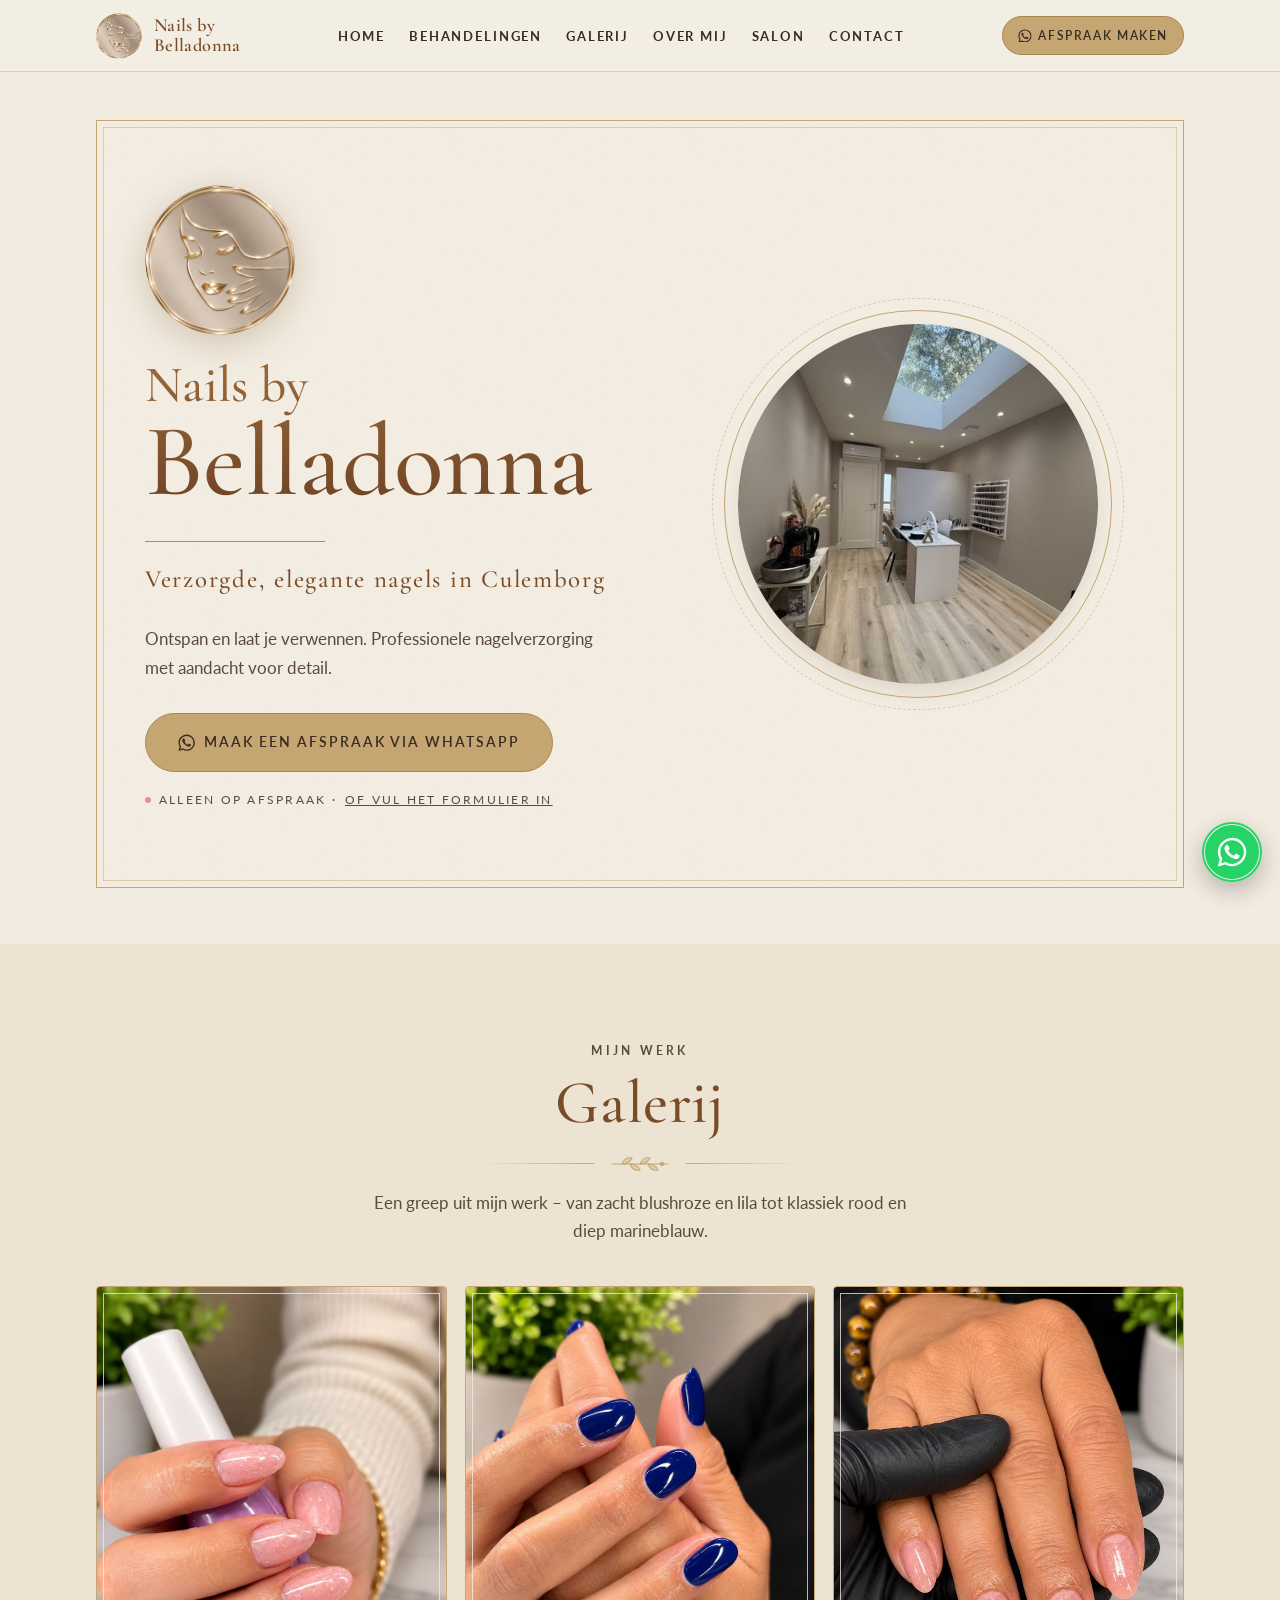
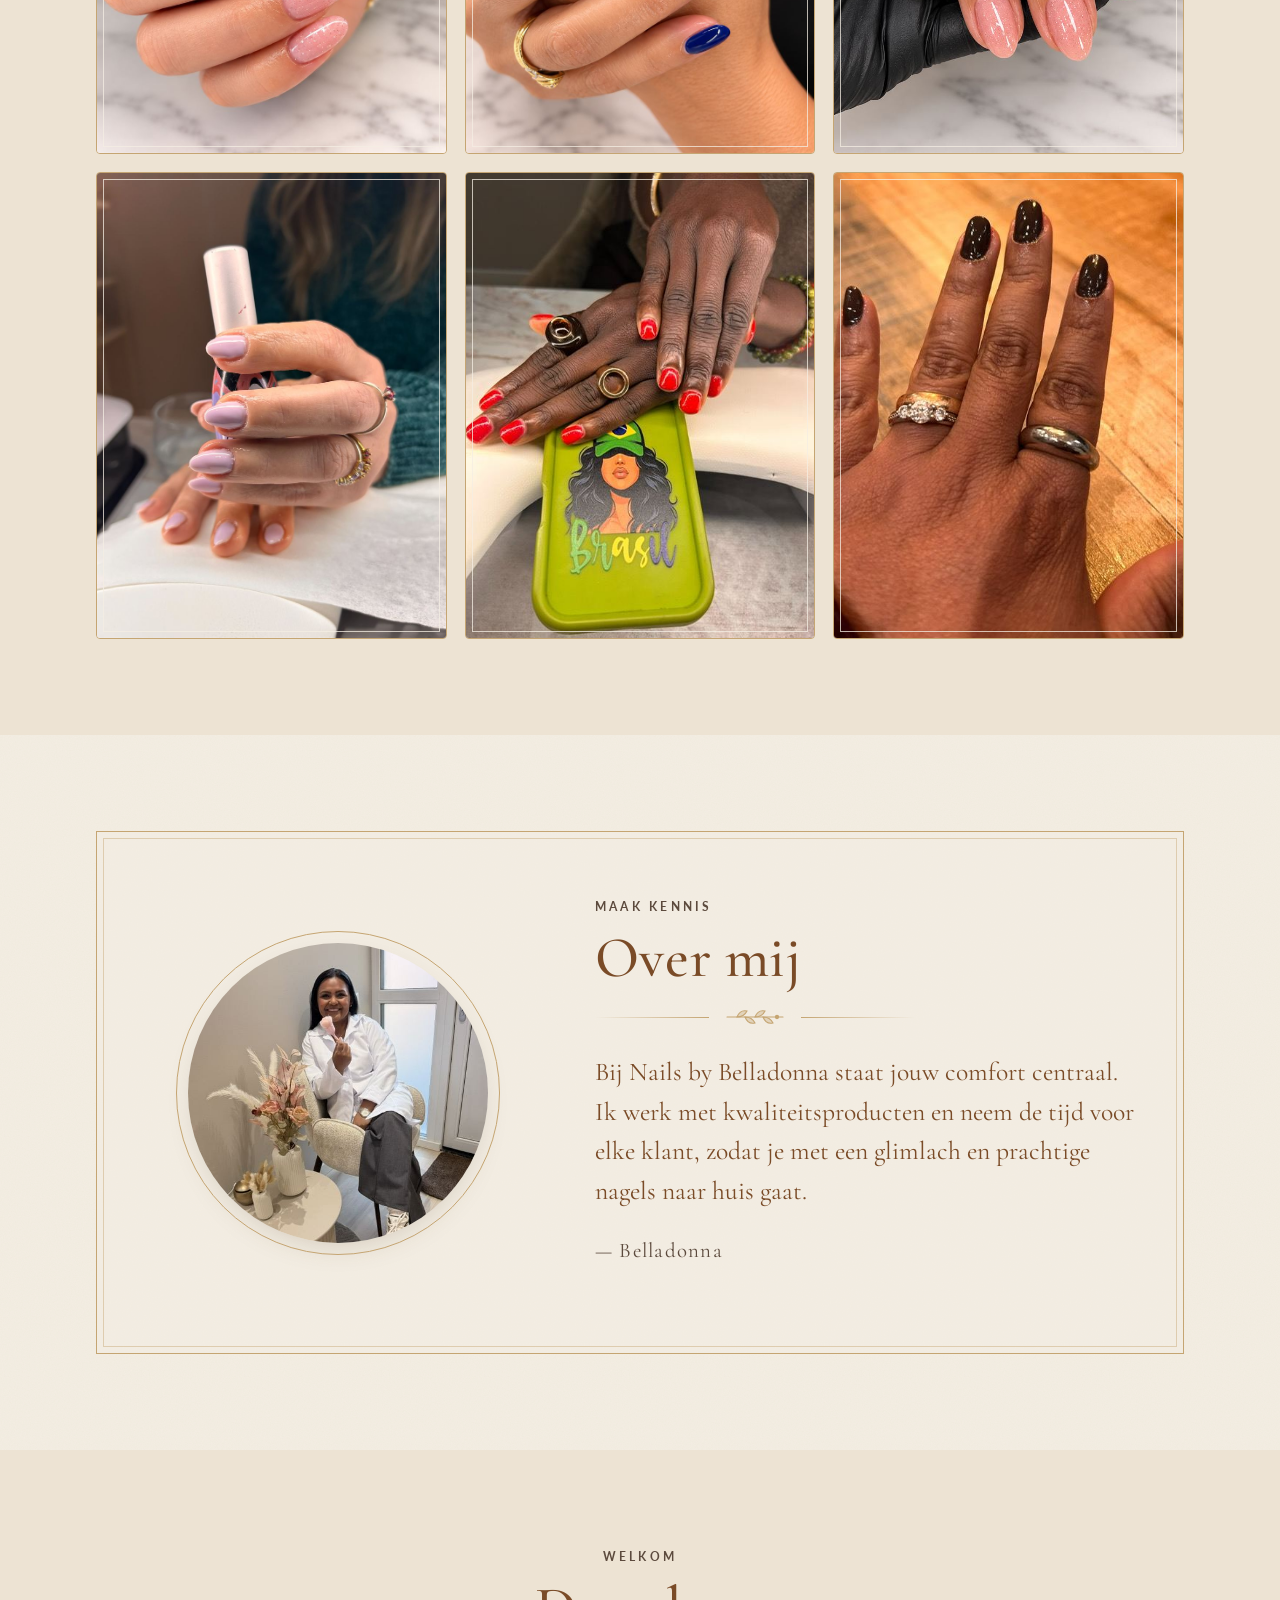
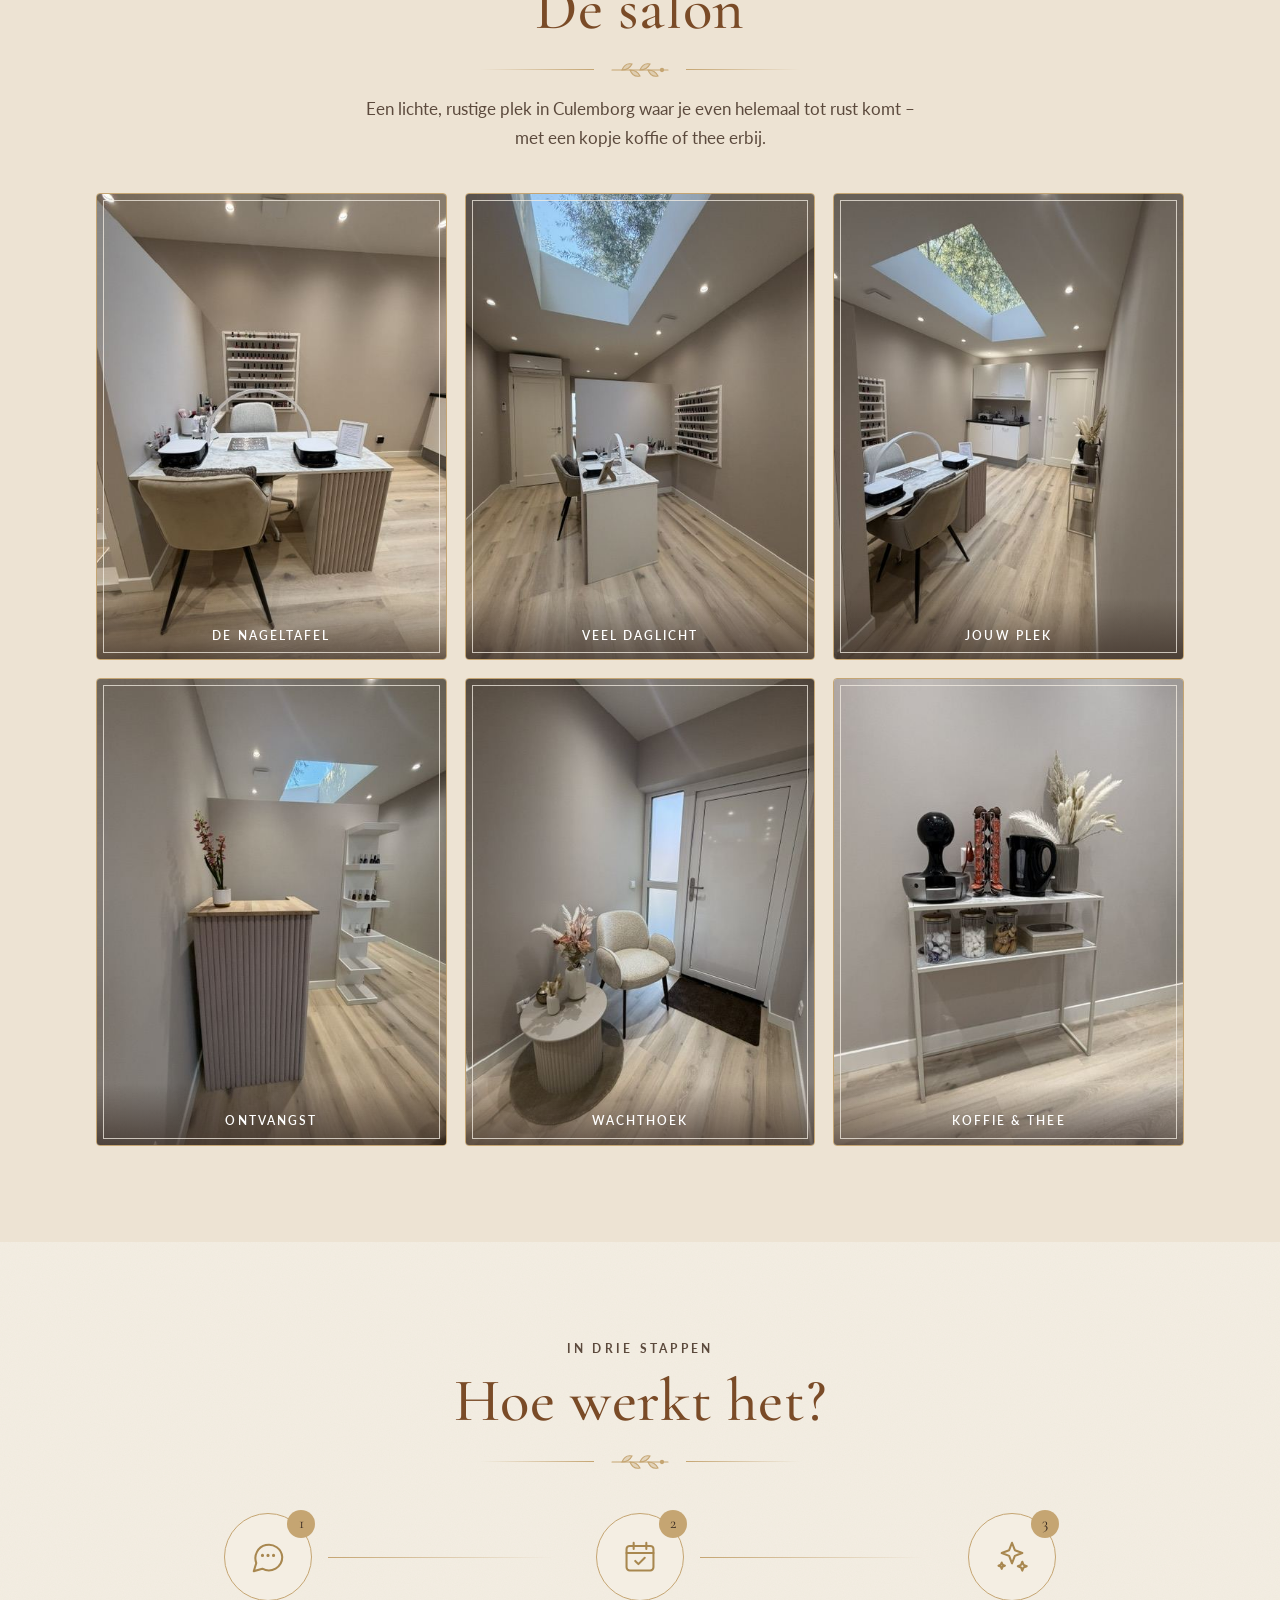
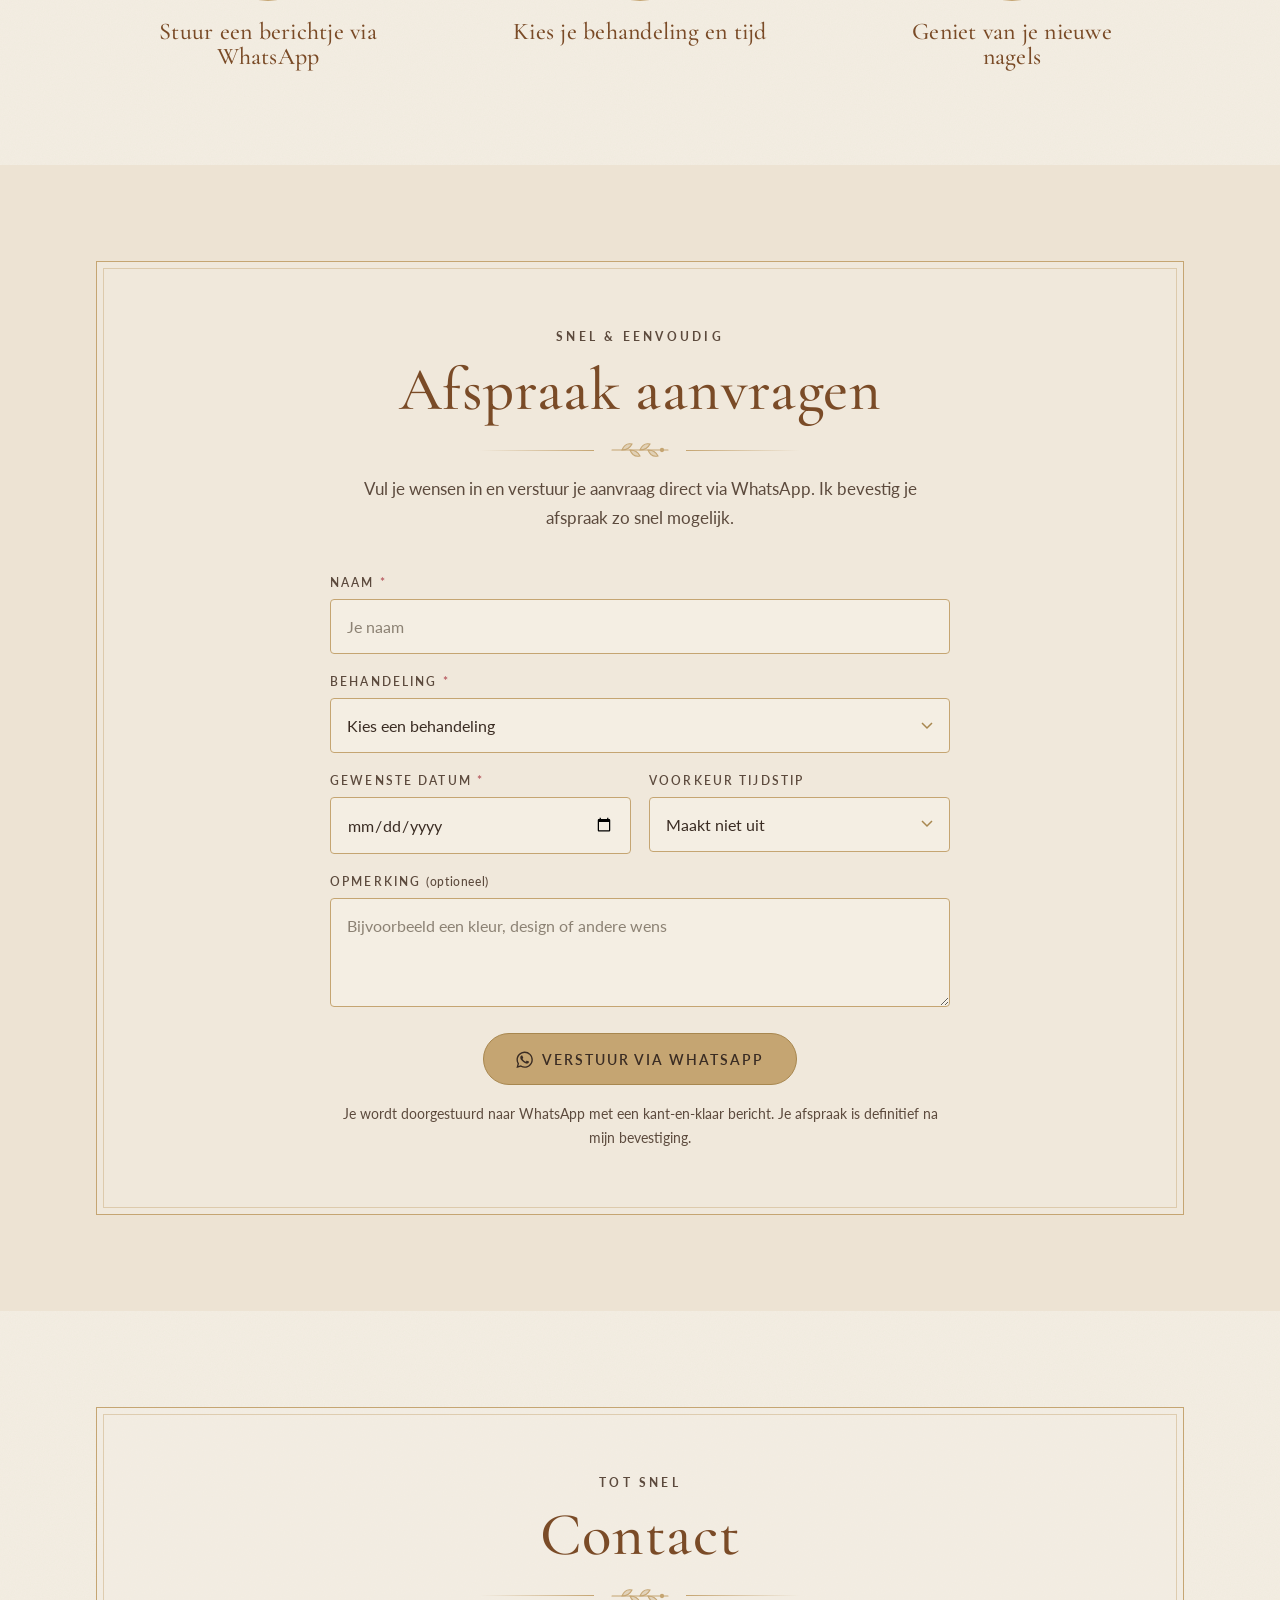
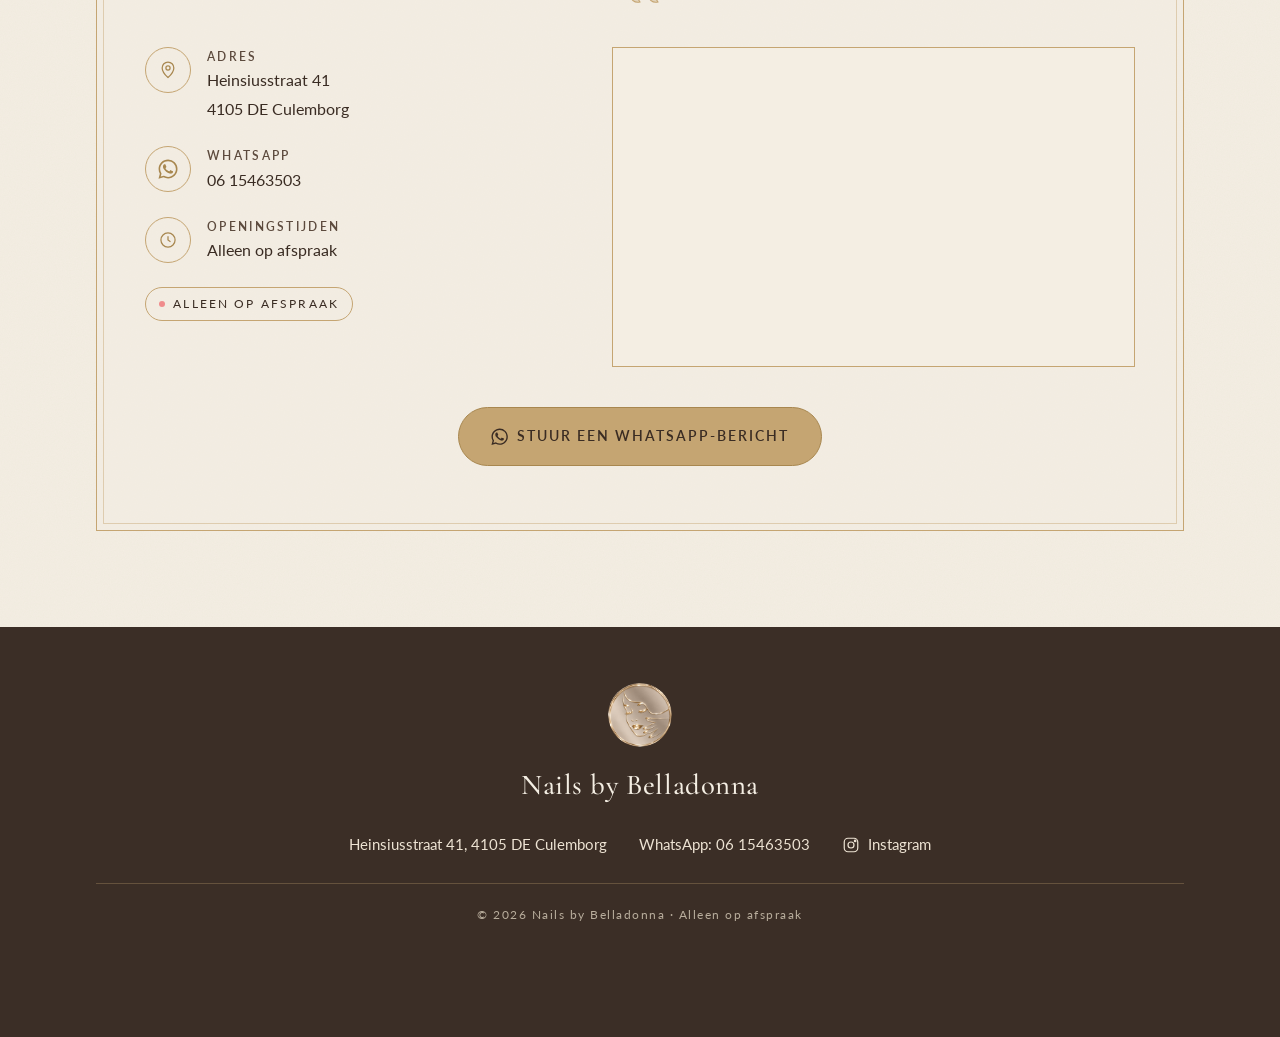
==== index.html @ f7b99aeb "Behandelingen naar eigen pagina - Nieuwe pagina behandelingen.html met prijslijst en afspraak-CTA - " ====
<!doctype html>
<html lang="nl">
<head>
<meta charset="utf-8">
<meta name="viewport" content="width=device-width, initial-scale=1">
<title>Nails by Belladonna | Manicure, BIAB &amp; Gellak in Culemborg</title>
<meta name="description" content="Nails by Belladonna in Culemborg: verzorgde, elegante nagels. Basis manicure, French manicure, BIAB en gellak. Alleen op afspraak – maak eenvoudig een afspraak via WhatsApp.">
<meta name="keywords" content="nagelsalon Culemborg, manicure Culemborg, BIAB Culemborg, gellak, gel nagels, French manicure">
<meta property="og:title" content="Nails by Belladonna | Manicure, BIAB & Gellak in Culemborg">
<meta property="og:description" content="Verzorgde, elegante nagels in Culemborg. Alleen op afspraak.">
<meta property="og:type" content="website">
<meta property="og:locale" content="nl_NL">
<meta name="theme-color" content="#F4EEE3">
<link rel="icon" type="image/png" href="img/logo-icon.png">
<link rel="apple-touch-icon" href="img/logo-icon.png">
<link rel="preconnect" href="https://fonts.googleapis.com">
<link rel="preconnect" href="https://fonts.gstatic.com" crossorigin>
<link href="https://fonts.googleapis.com/css2?family=Cormorant+Garamond:wght@500;600&family=Lato:wght@400;700&display=swap" rel="stylesheet">

<script type="application/ld+json">
{
  "@context": "https://schema.org",
  "@type": "NailSalon",
  "name": "Nails by Belladonna",
  "telephone": "+31615463503",
  "address": {
    "@type": "PostalAddress",
    "streetAddress": "Heinsiusstraat 41",
    "postalCode": "4105 DE",
    "addressLocality": "Culemborg",
    "addressCountry": "NL"
  },
  "url": "https://wa.me/31615463503"
}
</script>
<link rel="stylesheet" href="css/style.css">
</head>
<body class="no-js">

<!-- Herbruikbare SVG-symbolen -->
<svg width="0" height="0" style="position:absolute" aria-hidden="true">
  <defs>
    <symbol id="logo" viewBox="0 0 120 120">
      <circle cx="60" cy="60" r="56" fill="none" stroke="currentColor" stroke-width="2"/>
      <circle cx="60" cy="60" r="51" fill="none" stroke="currentColor" stroke-width=".8" opacity=".6"/>
      <g fill="none" stroke="currentColor" stroke-width="1.8" stroke-linecap="round" stroke-linejoin="round">
        <!-- haar -->
        <path d="M44 34c6-10 24-13 34-4 9 8 9 20 6 30 -2 8 0 16 6 22 -6 2 -12 0 -15-5"/>
        <path d="M44 34c-6 8 -7 20 -4 30 2 7 0 14 -6 19 6 2 11 0 14-4"/>
        <path d="M52 30c-4 6 -6 13 -5 20"/>
        <!-- gezicht -->
        <path d="M49 50c0 14 4 26 11 30 7-4 11-16 11-30"/>
        <!-- gesloten ogen -->
        <path d="M51 55c2 2 5 2 7 0"/>
        <path d="M62 55c2 2 5 2 7 0"/>
        <path d="M51 51c2-1 5-1 7 0" opacity=".6"/>
        <path d="M62 51c2-1 5-1 7 0" opacity=".6"/>
        <!-- neus & lippen -->
        <path d="M60 57v8l-2 1"/>
        <path d="M55 70c2 1 3 0 5 1 2-1 3 0 5-1 -2 3 -8 3 -10 0z"/>
        <!-- hals & hand -->
        <path d="M55 80v9M65 80v9"/>
        <path d="M46 96c4-4 10-6 14-6s10 2 14 6"/>
      </g>
    </symbol>
    <symbol id="sprig" viewBox="0 0 64 22">
      <g fill="none" stroke="currentColor" stroke-width="1.1" stroke-linecap="round">
        <path d="M4 11h56"/>
        <path d="M14 11c2-5 6-7 10-6-2 4-6 6-10 6z" fill="currentColor" fill-opacity=".35"/>
        <path d="M22 11c2 5 6 7 10 6-2-4-6-6-10-6z" fill="currentColor" fill-opacity=".35"/>
        <path d="M32 11c2-5 6-7 10-6-2 4-6 6-10 6z" fill="currentColor" fill-opacity=".35"/>
        <path d="M40 11c2 5 6 7 10 6-2-4-6-6-10-6z" fill="currentColor" fill-opacity=".35"/>
        <circle cx="54" cy="11" r="1.6" fill="currentColor"/>
      </g>
    </symbol>
    <symbol id="wa" viewBox="0 0 24 24">
      <path fill="currentColor" d="M17.47 14.38c-.3-.15-1.76-.87-2.03-.97-.27-.1-.47-.15-.67.15-.2.3-.77.97-.94 1.17-.17.2-.35.22-.65.07-.3-.15-1.26-.46-2.4-1.48-.89-.79-1.49-1.77-1.66-2.07-.17-.3-.02-.46.13-.61.14-.13.3-.35.45-.52.15-.17.2-.3.3-.5.1-.2.05-.37-.02-.52-.08-.15-.67-1.62-.92-2.22-.24-.58-.49-.5-.67-.51h-.57c-.2 0-.52.07-.8.37-.27.3-1.04 1.02-1.04 2.48 0 1.46 1.07 2.88 1.21 3.08.15.2 2.1 3.2 5.08 4.49.71.31 1.26.49 1.7.63.71.22 1.36.19 1.87.12.57-.09 1.76-.72 2-1.41.25-.7.25-1.29.17-1.41-.07-.13-.27-.2-.57-.35zM12.05 21.5h-.01a9.43 9.43 0 0 1-4.8-1.32l-.35-.2-3.57.93.95-3.48-.22-.36a9.4 9.4 0 0 1-1.44-5.02c0-5.2 4.24-9.44 9.45-9.44 2.52 0 4.89.99 6.67 2.77a9.37 9.37 0 0 1 2.76 6.68c0 5.21-4.24 9.44-9.44 9.44zm8.04-17.48A11.3 11.3 0 0 0 12.05.7C5.78.7.68 5.8.68 12.06c0 2 .52 3.96 1.52 5.68L.6 23.6l6.01-1.58a11.33 11.33 0 0 0 5.43 1.38h.01c6.26 0 11.36-5.1 11.36-11.36 0-3.03-1.18-5.89-3.32-8.03z"/>
    </symbol>
  </defs>
</svg>

<a class="skip" href="#main">Naar de inhoud</a>

<!-- ============ HEADER ============ -->
<header class="header" id="top">
  <div class="container">
    <a class="brand" href="#home" aria-label="Nails by Belladonna – naar home">
      <img class="logo" src="img/logo-icon.png" width="96" height="96" alt="" aria-hidden="true">
      <span>Nails by<br>Belladonna</span>
    </a>
    <nav class="nav" id="nav" aria-label="Hoofdmenu">
      <ul>
        <li><a href="#home">Home</a></li>
        <li><a href="behandelingen.html">Behandelingen</a></li>
        <li><a href="#galerij">Galerij</a></li>
        <li><a href="#over-mij">Over mij</a></li>
        <li><a href="#salon">Salon</a></li>
        <li><a href="#contact">Contact</a></li>
        <li class="nav-cta"><a class="btn" href="#afspraak">Afspraak maken</a></li>
      </ul>
    </nav>
    <a class="btn" href="#afspraak">
      <svg aria-hidden="true"><use href="#wa"/></svg>Afspraak maken
    </a>
    <button class="menu-toggle" aria-label="Menu openen" aria-expanded="false" aria-controls="nav"><span></span></button>
  </div>
</header>

<main id="main">

<!-- ============ HERO ============ -->
<section class="hero" id="home">
  <div class="container">
    <div class="frame">
      <div class="reveal">
        <img class="hero-logo" src="img/logo.png" width="320" height="320" alt="Logo van Nails by Belladonna: gouden lijntekening van een vrouwengezicht met verzorgde nagels">
        <h1><span class="h1-small">Nails by</span>Belladonna</h1>
        <div class="rule" aria-hidden="true"></div>
        <p class="sub">Verzorgde, elegante nagels in Culemborg</p>
        <p class="lead">Ontspan en laat je verwennen. Professionele nagelverzorging met aandacht voor detail.</p>
        <a class="btn btn--lg wa-link" href="https://wa.me/31615463503" target="_blank" rel="noopener">
          <svg aria-hidden="true"><use href="#wa"/></svg>Maak een afspraak via WhatsApp
        </a>
        <p class="note">Alleen op afspraak · <a href="#afspraak">of vul het formulier in</a></p>
      </div>
      <div class="hero-visual reveal d2">
        <div class="ring2" aria-hidden="true"></div>
        <div class="ring" aria-hidden="true"></div>
        <div class="circle"><img src="img/salon-overzicht.jpg" width="480" height="640" alt="De lichte salon van Nails by Belladonna met daklicht, nageltafel en kleurenwand" style="object-position:50% 45%"></div>
      </div>
    </div>
  </div>
</section>


<!-- ============ GALERIJ ============ -->
<section id="galerij" class="alt">
  <div class="container">
    <div class="section-head reveal">
      <span class="eyebrow">Mijn werk</span>
      <h2>Galerij</h2>
      <div class="divider" aria-hidden="true"><svg><use href="#sprig"/></svg></div>
      <p>Een greep uit mijn werk – van zacht blushroze en lila tot klassiek rood en diep marineblauw.</p>
    </div>
    <div class="gallery">
      <figure class="reveal" tabindex="0"><img src="img/galerij-blushroze-glitter.jpg" width="800" height="1067" loading="lazy" alt="Glanzende blushroze manicure met fijne glitter op amandelvormige nagels"><figcaption>Blushroze glitter</figcaption></figure>
      <figure class="reveal d1" tabindex="0"><img src="img/galerij-marineblauw.jpg" width="800" height="1067" loading="lazy" alt="Glanzende marineblauwe gellak op korte, ronde nagels"><figcaption>Marineblauw</figcaption></figure>
      <figure class="reveal d2" tabindex="0"><img src="img/galerij-nude-glitter.jpg" width="800" height="875" loading="lazy" alt="Nude roze nagels met subtiele glitter en een glanzende afwerking"><figcaption>Nude glitter</figcaption></figure>
      <figure class="reveal" tabindex="0"><img src="img/galerij-lila.jpg" width="800" height="1067" loading="lazy" alt="Zachte lila gellak op amandelvormige nagels"><figcaption>Lila</figcaption></figure>
      <figure class="reveal d1" tabindex="0"><img src="img/galerij-rood.jpg" width="480" height="640" loading="lazy" alt="Felrode gellak op korte nagels"><figcaption>Klassiek rood</figcaption></figure>
      <figure class="reveal d2" tabindex="0"><img src="img/galerij-chocoladebruin.jpg" width="631" height="640" loading="lazy" alt="Glanzende chocoladebruine gellak op ronde nagels"><figcaption>Chocoladebruin</figcaption></figure>
    </div>
  </div>
</section>

<!-- ============ OVER MIJ ============ -->
<section id="over-mij">
  <div class="container">
    <div class="frame">
      <div class="about">
        <div class="portrait reveal">
          <div class="circle"><img src="img/over-mij.jpg" width="480" height="640" loading="lazy" alt="De nagelstyliste van Nails by Belladonna, glimlachend in de wachthoek van de salon" style="object-position:55% 18%"></div>
        </div>
        <div class="text reveal d1">
          <span class="eyebrow">Maak kennis</span>
          <h2 style="font-size:clamp(2.6rem,7vw,3.6rem)">Over mij</h2>
          <div class="divider" aria-hidden="true"><svg><use href="#sprig"/></svg></div>
          <blockquote style="margin-top:24px">
            Bij Nails by Belladonna staat jouw comfort centraal. Ik werk met kwaliteitsproducten en neem de tijd voor elke klant, zodat je met een glimlach en prachtige nagels naar huis gaat.
          </blockquote>
          <p class="sign">— Belladonna</p>
        </div>
      </div>
    </div>
  </div>
</section>

<!-- ============ DE SALON ============ -->
<section id="salon" class="alt">
  <div class="container">
    <div class="section-head reveal">
      <span class="eyebrow">Welkom</span>
      <h2>De salon</h2>
      <div class="divider" aria-hidden="true"><svg><use href="#sprig"/></svg></div>
      <p>Een lichte, rustige plek in Culemborg waar je even helemaal tot rust komt – met een kopje koffie of thee erbij.</p>
    </div>
    <div class="salon-grid">
      <figure class="reveal"><img src="img/salon-nageltafel.jpg" width="480" height="640" loading="lazy" alt="Nageltafel met lamp, uv-lampen en een wand vol nagellak"><figcaption>De nageltafel</figcaption></figure>
      <figure class="reveal d1"><img src="img/salon-daklicht.jpg" width="480" height="640" loading="lazy" alt="Behandelruimte met groot daklicht en uitzicht op het groen"><figcaption>Veel daglicht</figcaption></figure>
      <figure class="reveal d2"><img src="img/salon-werkplek.jpg" width="480" height="640" loading="lazy" alt="Werkplek met comfortabele stoel, nageltafel en keukentje"><figcaption>Jouw plek</figcaption></figure>
      <figure class="reveal"><img src="img/salon-balie.jpg" width="480" height="640" loading="lazy" alt="Ontvangstbalie met orchidee en een rek met nagelproducten"><figcaption>Ontvangst</figcaption></figure>
      <figure class="reveal d1"><img src="img/salon-wachthoek.jpg" width="480" height="640" loading="lazy" alt="Gezellige wachthoek met stoel, bijzettafel en droogbloemen"><figcaption>Wachthoek</figcaption></figure>
      <figure class="reveal d2"><img src="img/salon-koffie.jpg" width="480" height="640" loading="lazy" alt="Koffie- en theehoek met koffiemachine, waterkoker en lekkers"><figcaption>Koffie &amp; thee</figcaption></figure>
    </div>
  </div>
</section>

<!-- ============ HOE WERKT HET ============ -->
<section id="hoe-werkt-het">
  <div class="container">
    <div class="section-head reveal">
      <span class="eyebrow">In drie stappen</span>
      <h2>Hoe werkt het?</h2>
      <div class="divider" aria-hidden="true"><svg><use href="#sprig"/></svg></div>
    </div>
    <ol class="steps">
      <li class="reveal">
        <div class="icon" aria-hidden="true">
          <svg viewBox="0 0 24 24" fill="none" stroke="currentColor" stroke-width="1.3" stroke-linecap="round" stroke-linejoin="round"><path d="M21 12a8.5 8.5 0 0 1-12.6 7.4L3 21l1.6-5.2A8.5 8.5 0 1 1 21 12z"/><path d="M8.5 11h.01M12 11h.01M15.5 11h.01" stroke-width="2"/></svg>
        </div>
        <h3>Stuur een berichtje via WhatsApp</h3>
      </li>
      <li class="reveal d1">
        <div class="icon" aria-hidden="true">
          <svg viewBox="0 0 24 24" fill="none" stroke="currentColor" stroke-width="1.3" stroke-linecap="round" stroke-linejoin="round"><rect x="3.5" y="5" width="17" height="15.5" rx="2"/><path d="M3.5 9.5h17M8 3v4M16 3v4"/><path d="M9 14.5l2 2 4-4"/></svg>
        </div>
        <h3>Kies je behandeling en tijd</h3>
      </li>
      <li class="reveal d2">
        <div class="icon" aria-hidden="true">
          <svg viewBox="0 0 24 24" fill="none" stroke="currentColor" stroke-width="1.3" stroke-linecap="round" stroke-linejoin="round"><path d="M12 3l1.8 4.7L18.5 9.5l-4.7 1.8L12 16l-1.8-4.7L5.5 9.5l4.7-1.8z"/><path d="M18.5 15l.8 2 2 .8-2 .8-.8 2-.8-2-2-.8 2-.8zM5.5 15.5l.6 1.4 1.4.6-1.4.6-.6 1.4-.6-1.4-1.4-.6 1.4-.6z"/></svg>
        </div>
        <h3>Geniet van je nieuwe nagels</h3>
      </li>
    </ol>
  </div>
</section>

<!-- ============ AFSPRAAK FORMULIER ============ -->
<section id="afspraak" class="alt">
  <div class="container">
    <div class="frame booking-frame">
      <div class="section-head reveal">
        <span class="eyebrow">Snel &amp; eenvoudig</span>
        <h2>Afspraak aanvragen</h2>
        <div class="divider" aria-hidden="true"><svg><use href="#sprig"/></svg></div>
        <p>Vul je wensen in en verstuur je aanvraag direct via WhatsApp. Ik bevestig je afspraak zo snel mogelijk.</p>
      </div>
      <form class="booking reveal" id="booking-form" novalidate>
        <div class="field">
          <label for="f-naam">Naam <span aria-hidden="true">*</span></label>
          <input id="f-naam" name="naam" type="text" autocomplete="given-name" required placeholder="Je naam">
          <p class="error" id="e-naam" role="alert"></p>
        </div>
        <div class="field">
          <label for="f-behandeling">Behandeling <span aria-hidden="true">*</span></label>
          <select id="f-behandeling" name="behandeling" required>
            <option value="">Kies een behandeling</option>
            <optgroup label="Basis manicure">
              <option value="Basis manicure">Basis manicure – € 25,00</option>
              <option value="French manicure / design / simple">French manicure / design / simple – € 30,00</option>
            </optgroup>
            <optgroup label="BIAB">
              <option value="BIAB op natuurlijke nagel">BIAB op natuurlijke nagel – € 30,00</option>
              <option value="BIAB met gellak">BIAB met gellak – € 35,00</option>
            </optgroup>
            <optgroup label="Gellak">
              <option value="Gel nails">Gel nails – € 30,00</option>
              <option value="Soft gel">Soft gel – € 45,00</option>
              <option value="Nagels verwijderen">Nagels verwijderen – € 10,00</option>
            </optgroup>
            <option>Weet ik nog niet – graag advies</option>
          </select>
          <p class="error" id="e-behandeling" role="alert"></p>
        </div>
        <div class="field-row">
          <div class="field">
            <label for="f-datum">Gewenste datum <span aria-hidden="true">*</span></label>
            <input id="f-datum" name="datum" type="date" required>
            <p class="error" id="e-datum" role="alert"></p>
          </div>
          <div class="field">
            <label for="f-tijd">Voorkeur tijdstip</label>
            <select id="f-tijd" name="tijd">
              <option>Maakt niet uit</option>
              <option>Ochtend (9:00 – 12:00)</option>
              <option>Middag (12:00 – 17:00)</option>
              <option>Avond (na 17:00)</option>
            </select>
          </div>
        </div>
        <div class="field">
          <label for="f-opmerking">Opmerking <span class="opt">(optioneel)</span></label>
          <textarea id="f-opmerking" name="opmerking" rows="3" placeholder="Bijvoorbeeld een kleur, design of andere wens"></textarea>
        </div>
        <button class="btn btn--lg" type="submit">
          <svg aria-hidden="true"><use href="#wa"/></svg>Verstuur via WhatsApp
        </button>
        <p class="form-note">Je wordt doorgestuurd naar WhatsApp met een kant-en-klaar bericht. Je afspraak is definitief na mijn bevestiging.</p>
      </form>
    </div>
  </div>
</section>

<!-- ============ CONTACT ============ -->
<section id="contact">
  <div class="container">
    <div class="frame">
      <div class="section-head reveal">
        <span class="eyebrow">Tot snel</span>
        <h2>Contact</h2>
        <div class="divider" aria-hidden="true"><svg><use href="#sprig"/></svg></div>
      </div>
      <div class="contact">
        <div class="contact-info reveal">
          <div class="info-row">
            <div class="ic" aria-hidden="true"><svg viewBox="0 0 24 24" fill="none" stroke="currentColor" stroke-width="1.5"><path d="M12 21s-7-6.2-7-11.5a7 7 0 0 1 14 0C19 14.8 12 21 12 21z"/><circle cx="12" cy="9.5" r="2.5"/></svg></div>
            <div><strong>Adres</strong><a href="https://www.google.com/maps/search/?api=1&query=Heinsiusstraat+41+4105+DE+Culemborg" target="_blank" rel="noopener">Heinsiusstraat 41<br>4105 DE Culemborg</a></div>
          </div>
          <div class="info-row">
            <div class="ic" aria-hidden="true"><svg><use href="#wa"/></svg></div>
            <div><strong>WhatsApp</strong><a class="wa-link" href="https://wa.me/31615463503" target="_blank" rel="noopener">06 15463503</a></div>
          </div>
          <div class="info-row">
            <div class="ic" aria-hidden="true"><svg viewBox="0 0 24 24" fill="none" stroke="currentColor" stroke-width="1.5"><circle cx="12" cy="12" r="8.5"/><path d="M12 7.5V12l3 2"/></svg></div>
            <div><strong>Openingstijden</strong><span>Alleen op afspraak</span></div>
          </div>
          <span class="badge">Alleen op afspraak</span>
        </div>
        <div class="map reveal d1">
          <iframe title="Kaart: Nails by Belladonna, Heinsiusstraat 41, 4105 DE Culemborg" loading="lazy" referrerpolicy="no-referrer-when-downgrade"
            src="https://maps.google.com/maps?q=Heinsiusstraat%2041%2C%204105%20DE%20Culemborg&z=16&output=embed"></iframe>
        </div>
      </div>
      <div class="contact-cta reveal">
        <a class="btn btn--lg wa-link" href="https://wa.me/31615463503" target="_blank" rel="noopener">
          <svg aria-hidden="true"><use href="#wa"/></svg>Stuur een WhatsApp-bericht
        </a>
      </div>
    </div>
  </div>
</section>

</main>

<!-- ============ FOOTER ============ -->
<footer class="footer">
  <div class="container">
    <img class="logo" src="img/logo-icon.png" width="96" height="96" alt="" aria-hidden="true">
    <div class="name">Nails by Belladonna</div>
    <ul>
      <li>Heinsiusstraat 41, 4105 DE Culemborg</li>
      <li><a class="wa-link" href="https://wa.me/31615463503" target="_blank" rel="noopener">WhatsApp: 06 15463503</a></li>
      <li><a class="social" href="https://www.instagram.com/" target="_blank" rel="noopener" aria-label="Instagram van Nails by Belladonna">
        <svg viewBox="0 0 24 24" fill="none" stroke="currentColor" stroke-width="1.6" aria-hidden="true"><rect x="3" y="3" width="18" height="18" rx="5"/><circle cx="12" cy="12" r="4"/><circle cx="17.5" cy="6.5" r="1" fill="currentColor"/></svg>Instagram</a></li>
    </ul>
    <p class="copy">© 2026 Nails by Belladonna · Alleen op afspraak</p>
  </div>
</footer>

<a class="wa-float wa-link" href="https://wa.me/31615463503" target="_blank" rel="noopener" aria-label="Stuur een WhatsApp-bericht">
  <svg aria-hidden="true"><use href="#wa"/></svg>
</a>

<script src="js/main.js"></script>
</body>
</html>
---- css/style.css ----
:root{
  --cream:#F4EEE3;
  --beige:#EDE3D3;
  --gold:#C5A572;
  --gold-dark:#A8874F;
  --brush:#DCC7AE;
  --coral:#F08C8C;
  --text:#3A2C23;
  --heading:#7A4B27;
  --bronze-1:#6B4122;
  --bronze-2:#9C6B3D;
  --espresso:#3B2E26;
  --text-2:#5C4A3D;
  --serif:"Cormorant Garamond","Cormorant",Garamond,Georgia,serif;
  --sans:"Lato","Helvetica Neue",Arial,system-ui,sans-serif;
  --radius:4px;
  --shadow:0 10px 30px -12px rgba(90,70,40,.25);
  --header-h:72px;
}
*,*::before,*::after{box-sizing:border-box}
html{scroll-behavior:smooth;scroll-padding-top:calc(var(--header-h) + 8px)}
body{
  margin:0;
  font-family:var(--sans);
  font-size:17px;
  line-height:1.7;
  color:var(--text);
  background-color:var(--cream);
  /* lichte papiertextuur */
  background-image:url("data:image/svg+xml,%3Csvg xmlns='http://www.w3.org/2000/svg' width='240' height='240'%3E%3Cfilter id='n'%3E%3CfeTurbulence type='fractalNoise' baseFrequency='.85' numOctaves='3' stitchTiles='stitch'/%3E%3CfeColorMatrix values='0 0 0 0 .45 0 0 0 0 .38 0 0 0 0 .28 0 0 0 .06 0'/%3E%3C/filter%3E%3Crect width='100%25' height='100%25' filter='url(%23n)'/%3E%3C/svg%3E");
  -webkit-font-smoothing:antialiased;
}
img,svg{display:block;max-width:100%}
a{color:inherit}
h1,h2,h3{font-family:var(--serif);font-weight:500;color:var(--heading);letter-spacing:.01em;text-transform:none;line-height:1.05;margin:0}
p{margin:0 0 1em}
.container{width:100%;max-width:1120px;margin:0 auto;padding:0 16px}
.skip{position:absolute;left:-999px;top:8px;background:var(--text);color:var(--cream);padding:8px 14px;z-index:100}
.skip:focus{left:8px}
:focus-visible{outline:2px solid var(--gold-dark);outline-offset:3px}

/* ---------- Knoppen ---------- */
.btn{
  display:inline-flex;align-items:center;justify-content:center;gap:.6em;
  font-family:var(--sans);font-weight:600;font-size:.82rem;letter-spacing:.14em;text-transform:uppercase;
  text-decoration:none;padding:.95em 1.7em;border-radius:999px;border:1px solid var(--gold-dark);
  background:var(--gold);color:var(--text);cursor:pointer;
  transition:background .3s,color .3s,transform .3s,box-shadow .3s;
}
.btn:hover{background:var(--gold-dark);color:#fff;transform:translateY(-2px);box-shadow:var(--shadow)}
.btn svg{width:1.2em;height:1.2em;flex:none}
.btn--outline{background:transparent}
.btn--outline:hover{background:var(--text);border-color:var(--text);color:var(--cream)}
.btn--lg{font-size:.9rem;padding:1.15em 2.2em}

/* ---------- Header ---------- */
.header{
  position:fixed;inset:0 0 auto;z-index:50;height:var(--header-h);
  background:rgba(244,238,227,.92);backdrop-filter:blur(8px);-webkit-backdrop-filter:blur(8px);
  border-bottom:1px solid rgba(197,165,114,.45);
}
.header .container{height:100%;display:flex;align-items:center;justify-content:space-between;gap:16px}
.brand{display:flex;align-items:center;gap:12px;text-decoration:none}
.brand .logo{width:46px;height:46px;flex:none}
.brand span{font-family:var(--serif);font-weight:600;color:var(--heading);font-size:1.3rem;letter-spacing:.02em;line-height:1.05;text-transform:none}
.nav{display:none}
.nav ul{list-style:none;margin:0;padding:0;display:flex;gap:24px}
.nav a{text-decoration:none;font-size:.82rem;font-weight:700;letter-spacing:.14em;text-transform:uppercase;position:relative;padding:4px 0;white-space:nowrap}
.nav a::after{content:"";position:absolute;left:0;right:0;bottom:-2px;height:1px;background:var(--gold-dark);transform:scaleX(0);transition:transform .3s}
.nav a:hover::after{transform:scaleX(1)}
.header .btn{display:none;padding:.75em 1.3em;font-size:.72rem;white-space:nowrap}
.menu-toggle{
  width:44px;height:44px;border:1px solid var(--gold);border-radius:50%;background:transparent;cursor:pointer;
  display:grid;place-items:center;color:var(--text);
}
.menu-toggle span,.menu-toggle span::before,.menu-toggle span::after{display:block;width:18px;height:1.5px;background:currentColor;position:relative;transition:transform .3s,background .3s}
.menu-toggle span::before,.menu-toggle span::after{content:"";position:absolute;left:0}
.menu-toggle span::before{top:-6px}.menu-toggle span::after{top:6px}
.menu-open .menu-toggle span{background:transparent}
.menu-open .menu-toggle span::before{transform:translateY(6px) rotate(45deg)}
.menu-open .menu-toggle span::after{transform:translateY(-6px) rotate(-45deg)}
.menu-open .nav{
  display:block;position:fixed;top:var(--header-h);left:0;right:0;background:var(--cream);
  border-bottom:1px solid var(--gold);padding:24px 16px 32px;box-shadow:var(--shadow);
}
.menu-open .nav ul{flex-direction:column;align-items:center;gap:18px}
.menu-open .nav a{font-size:.95rem}
.nav .nav-cta{margin-top:8px}
@media (min-width:1100px){
  .menu-toggle{display:none}
  .nav{display:block}
  .nav .nav-cta{display:none}
  .header .btn{display:inline-flex}
  .brand span{font-size:1.15rem}
}

/* ---------- Gouden kader & secties ---------- */
section{padding:72px 0}
.frame{position:relative;border:1px solid var(--gold);padding:48px 20px;background:rgba(244,238,227,.5)}
.frame::before{content:"";position:absolute;inset:6px;border:1px solid rgba(197,165,114,.45);pointer-events:none}
@media (min-width:768px){section{padding:96px 0}.frame{padding:64px 48px}}
.alt{background:var(--beige)}
.section-head{text-align:center;margin-bottom:40px}
.eyebrow{display:block;font-size:.78rem;font-weight:700;letter-spacing:.26em;text-transform:uppercase;color:var(--text-2);margin-bottom:10px}
.section-head h2{font-size:clamp(2.6rem,7vw,3.8rem)}
.section-head p{max-width:560px;margin:14px auto 0;color:var(--text-2)}

/* Verdeler met takje */
.divider{display:flex;align-items:center;justify-content:center;gap:14px;margin:18px auto 0;max-width:320px;color:var(--gold)}
.divider::before,.divider::after{content:"";flex:1;height:1px;background:linear-gradient(90deg,transparent,var(--gold))}
.divider::after{transform:scaleX(-1)}
.divider svg{width:64px;height:22px;flex:none}

/* Penseelstreek achter titels */
.brush{
  display:inline-block;position:relative;padding:.35em 1.1em;z-index:0;
}
.brush::before{
  content:"";position:absolute;inset:0 -4px;z-index:-1;
  background:url("data:image/svg+xml,%3Csvg xmlns='http://www.w3.org/2000/svg' viewBox='0 0 300 60' preserveAspectRatio='none'%3E%3Cpath fill='%23DCC7AE' d='M6 14c30-9 70-6 108-8 44-2 96-4 140 0 18 2 34 3 42 8 4 6 0 11 2 17-1 7 2 12-4 17-24 6-58 5-94 6-50 1-102 3-150 0-16-1-36-1-46-6-5-6 0-11-2-17 0-6-4-12 4-17z'/%3E%3Cpath fill='%23DCC7AE' opacity='.55' d='M2 26c40-4 90 2 140-2s110-2 156 1l-2 6c-50 1-100 3-150 1S40 30 4 33z'/%3E%3C/svg%3E") center/100% 100% no-repeat;
}

/* ---------- Hero ---------- */
.hero{padding-top:calc(var(--header-h) + 32px);padding-bottom:56px}
.hero .frame{display:grid;gap:40px;align-items:center;text-align:center}
.hero h1{font-size:clamp(3.6rem,13vw,6.4rem);letter-spacing:0;line-height:.95;background:linear-gradient(180deg,var(--bronze-2),var(--bronze-1));-webkit-background-clip:text;background-clip:text;-webkit-text-fill-color:transparent;padding-bottom:.08em}
.hero h1 .h1-small{display:block;font-size:.5em;line-height:1.1}
.hero .rule{width:180px;height:1px;background:var(--heading);opacity:.6;margin:22px auto 0}
.hero .sub{font-family:var(--serif);font-style:normal;font-weight:500;font-size:clamp(1.25rem,3.4vw,1.55rem);text-transform:none;letter-spacing:.07em;color:var(--heading);margin-top:16px}
.hero p.lead{max-width:460px;margin:22px auto 30px;color:var(--text-2)}
.hero .note{display:flex;flex-wrap:wrap;align-items:center;justify-content:center;gap:4px 8px;line-height:1.6;margin-top:18px;font-size:.78rem;letter-spacing:.18em;text-transform:uppercase;color:var(--text-2)}
.hero .note::before{content:"";width:6px;height:6px;border-radius:50%;background:var(--coral)}
.hero-visual{position:relative;max-width:360px;margin:0 auto;width:100%}
.hero-visual .ring{position:absolute;inset:-14px;border:1px solid var(--gold);border-radius:50%}
.hero-visual .ring2{position:absolute;inset:-26px;border:1px dashed rgba(197,165,114,.5);border-radius:50%}
.hero-visual .circle{border-radius:50%;overflow:hidden;box-shadow:var(--shadow);aspect-ratio:1}
.hero-logo{width:150px;height:150px;margin:0 auto 22px;border-radius:50%;filter:drop-shadow(0 8px 18px rgba(120,90,40,.28))}
img.logo{border-radius:50%;object-fit:cover}
@media (min-width:880px){
  .hero{padding-top:calc(var(--header-h) + 48px)}
  .hero .frame{grid-template-columns:1.15fr 1fr;text-align:left;gap:56px}
  .hero p.lead{margin-left:0}
  .hero .note{justify-content:flex-start}
  .hero-logo{margin-left:0}
  .hero .divider{margin-left:0}
  .hero .rule{margin-left:0}
}

/* ---------- Behandelingen ---------- */
.services{display:grid;gap:24px;max-width:560px;margin:0 auto}
@media (min-width:920px){.services{grid-template-columns:repeat(3,1fr);max-width:none}}
.card{
  background:var(--cream);border:1px solid rgba(197,165,114,.6);border-radius:var(--radius);
  padding:36px 24px 28px;text-align:center;position:relative;transition:transform .4s,box-shadow .4s;
}
.card:hover{transform:translateY(-6px);box-shadow:var(--shadow)}
.card h3{font-size:1.9rem;margin-bottom:20px}
.price-list{list-style:none;margin:0;padding:0;text-align:left}
.price-list li{display:flex;align-items:baseline;gap:10px;padding:10px 0;border-bottom:1px dashed rgba(168,135,79,.4);font-size:.93rem}
.price-list li:last-child{border-bottom:0}
.price-list li::before{content:"";width:7px;height:7px;border-radius:50%;background:var(--coral);flex:none;transform:translateY(-2px)}
.price-list .name{flex:1}
.price-list .price{font-family:var(--sans);font-weight:600;font-size:.95rem;font-variant-numeric:lining-nums tabular-nums;white-space:nowrap;color:var(--text)}
.services-note{text-align:center;margin-top:36px;color:var(--text-2);font-size:.9rem}

/* ---------- Galerij ---------- */
.gallery{display:grid;grid-template-columns:1fr;gap:16px;max-width:420px;margin:0 auto}
@media (min-width:640px){.gallery{grid-template-columns:repeat(3,1fr);gap:18px;max-width:none}}
.gallery figure{margin:0;position:relative;overflow:hidden;border-radius:var(--radius);aspect-ratio:3/4;border:1px solid var(--gold);background:var(--beige)}
.gallery figure::before{content:"";position:absolute;inset:6px;border:1px solid rgba(244,238,227,.75);z-index:1;pointer-events:none}
.gallery figure > svg,.gallery figure > img{width:100%;height:100%;object-fit:cover;transition:transform .7s cubic-bezier(.2,.7,.2,1),filter .7s}
.gallery figcaption{
  position:absolute;inset:auto 0 0;padding:28px 12px 12px;text-align:center;
  font-size:.72rem;font-weight:600;letter-spacing:.18em;text-transform:uppercase;color:var(--cream);
  background:linear-gradient(transparent,rgba(59,46,38,.72));opacity:0;transform:translateY(8px);transition:opacity .5s,transform .5s;
}
.gallery figure:hover > svg,.gallery figure:hover > img{transform:scale(1.07);filter:saturate(1.08)}
.gallery figure:hover figcaption,.gallery figure:focus-within figcaption{opacity:1;transform:none}
@media (hover:none){.gallery figcaption{opacity:1;transform:none}}

/* ---------- De salon ---------- */
.salon-grid{display:grid;grid-template-columns:repeat(2,1fr);gap:12px}
@media (min-width:760px){.salon-grid{grid-template-columns:repeat(3,1fr);gap:18px}}
.salon-grid figure{margin:0;position:relative;overflow:hidden;border-radius:var(--radius);aspect-ratio:3/4;border:1px solid var(--gold);background:var(--beige)}
.salon-grid figure::before{content:"";position:absolute;inset:6px;border:1px solid rgba(244,238,227,.75);z-index:1;pointer-events:none}
.salon-grid img{width:100%;height:100%;object-fit:cover;transition:transform .8s cubic-bezier(.2,.7,.2,1)}
.salon-grid figure:hover img{transform:scale(1.05)}
.salon-grid figcaption{position:absolute;inset:auto 0 0;padding:28px 10px 14px;text-align:center;font-size:.72rem;font-weight:600;letter-spacing:.18em;text-transform:uppercase;color:#fff;background:linear-gradient(transparent,rgba(59,46,38,.7))}
.hero-visual .circle img,.about .portrait .circle img{width:100%;height:100%;object-fit:cover}

/* ---------- Over mij ---------- */
.about{display:grid;gap:40px;align-items:center}
.about .portrait{max-width:300px;margin:0 auto;width:100%;position:relative}
.about .portrait .circle{border-radius:50%;overflow:hidden;aspect-ratio:1;box-shadow:var(--shadow)}
.about .portrait::after{content:"";position:absolute;inset:-12px;border:1px solid var(--gold);border-radius:50%}
.about blockquote{margin:0;font-family:var(--serif);font-size:clamp(1.25rem,3.2vw,1.6rem);font-weight:400;line-height:1.55;color:var(--heading)}
.about .sign{margin-top:22px;font-family:var(--serif);font-style:normal;letter-spacing:.06em;font-size:1.3rem;color:var(--text-2)}
.about .text{text-align:center}
@media (min-width:820px){.about{grid-template-columns:1fr 1.4fr;gap:64px}.about .text{text-align:left}.about .divider{margin-left:0}}

/* ---------- Hoe werkt het ---------- */
.steps{list-style:none;margin:0;padding:0;display:grid;gap:36px;counter-reset:s}
@media (min-width:760px){.steps{grid-template-columns:repeat(3,1fr);gap:28px}}
.steps li{text-align:center;position:relative;counter-increment:s}
.steps .icon{width:88px;height:88px;margin:0 auto 18px;border-radius:50%;border:1px solid var(--gold);display:grid;place-items:center;position:relative;background:var(--cream)}
.steps .icon svg{width:38px;height:38px;color:var(--gold-dark)}
.steps .icon::after{
  content:counter(s);position:absolute;top:-4px;right:-4px;width:28px;height:28px;border-radius:50%;
  background:var(--gold);color:var(--text);font-family:var(--serif);font-weight:400;font-size:1rem;display:grid;place-items:center;
}
.steps h3{font-size:1.5rem;letter-spacing:.01em;max-width:260px;margin:0 auto}
@media (min-width:760px){
  .steps li:not(:last-child)::before{content:"";position:absolute;top:44px;left:calc(50% + 60px);right:calc(-50% + 60px);height:1px;background:linear-gradient(90deg,var(--gold),transparent)}
}

/* ---------- Afspraakformulier ---------- */

.booking{max-width:620px;margin:0 auto;display:flex;flex-direction:column;gap:18px}
.field{display:flex;flex-direction:column;gap:6px;min-width:0}
.field-row{display:grid;gap:18px}
@media (min-width:600px){.field-row{grid-template-columns:1fr 1fr}}
.field label{font-size:.74rem;font-weight:600;letter-spacing:.18em;text-transform:uppercase;color:var(--text-2)}
.field label span{color:#B4545A}
.field label .opt{color:var(--text-2);font-weight:500;letter-spacing:.05em;text-transform:none}
.field input,.field select,.field textarea{
  width:100%;font:inherit;font-size:1rem;color:var(--text);background:var(--cream);
  border:1px solid var(--gold);border-radius:var(--radius);padding:.8em 1em;min-height:50px;
  transition:border-color .3s,box-shadow .3s;-webkit-appearance:none;appearance:none;
}
.field select{
  background-image:url("data:image/svg+xml,%3Csvg xmlns='http://www.w3.org/2000/svg' viewBox='0 0 12 8'%3E%3Cpath d='M1 1l5 5 5-5' fill='none' stroke='%23A8874F' stroke-width='1.5'/%3E%3C/svg%3E");
  background-repeat:no-repeat;background-position:right 1em center;background-size:12px;padding-right:2.6em;
}
.field textarea{resize:vertical;min-height:96px}
.field input::placeholder,.field textarea::placeholder{color:#8C8274}
.field input:focus,.field select:focus,.field textarea:focus{outline:none;border-color:var(--gold-dark);box-shadow:0 0 0 3px rgba(197,165,114,.3)}
.field.invalid input,.field.invalid select{border-color:#B4545A}
.error{margin:0;font-size:.82rem;color:#A3424A;min-height:0}
.error:empty{display:none}
.booking .btn{align-self:center;margin-top:8px}
.form-note{text-align:center;font-size:.85rem;color:var(--text-2);margin:0}

/* ---------- Contact ---------- */
.contact{display:grid;gap:32px}
@media (min-width:860px){.contact{grid-template-columns:1fr 1.25fr;gap:48px;align-items:stretch}}
.contact-info{display:flex;flex-direction:column;gap:22px}
.info-row{display:flex;gap:16px;align-items:flex-start}
.info-row .ic{width:46px;height:46px;flex:none;border-radius:50%;border:1px solid var(--gold);display:grid;place-items:center;color:var(--gold-dark)}
.info-row .ic svg{width:20px;height:20px}
.info-row strong{display:block;font-size:.72rem;letter-spacing:.2em;text-transform:uppercase;color:var(--text-2);font-weight:600}
.info-row a,.info-row span{font-size:1.02rem;text-decoration:none}
.info-row a:hover{text-decoration:underline;text-decoration-color:var(--gold)}
.badge{align-self:flex-start;display:inline-flex;align-items:center;gap:8px;padding:.5em 1.1em;border:1px solid var(--gold);border-radius:999px;font-size:.75rem;letter-spacing:.18em;text-transform:uppercase}
.badge::before{content:"";width:6px;height:6px;border-radius:50%;background:var(--coral)}
.map{border:1px solid var(--gold);padding:6px;background:var(--cream);min-height:320px;display:flex}
.map iframe{border:0;width:100%;min-height:306px;flex:1;filter:sepia(.25) saturate(.85)}
.contact-cta{text-align:center;margin-top:40px}

/* ---------- Footer ---------- */
.footer{background:var(--espresso);color:var(--beige);padding:56px 0 100px;text-align:center}
.footer .logo{width:64px;height:64px;margin:0 auto 14px}
.footer .name{font-family:var(--serif);font-weight:500;letter-spacing:.02em;text-transform:none;font-size:1.8rem;color:var(--cream)}
.footer ul{list-style:none;padding:0;margin:22px 0;display:flex;flex-direction:column;gap:8px;font-size:.92rem}
.footer a{text-decoration:none;color:var(--beige)}
.footer a:hover{color:var(--gold)}
.footer .social{display:inline-flex;align-items:center;gap:8px}
.footer .social svg{width:18px;height:18px}
.footer .copy{font-size:.78rem;letter-spacing:.12em;color:#B8AD9C;border-top:1px solid rgba(197,165,114,.3);padding-top:20px;margin-top:10px}
@media (min-width:720px){.footer ul{flex-direction:row;justify-content:center;gap:32px}}

/* ---------- Zwevende WhatsApp-knop ---------- */
.wa-float{
  position:fixed;right:18px;bottom:18px;z-index:60;width:60px;height:60px;border-radius:50%;
  background:#25D366;color:#fff;display:grid;place-items:center;box-shadow:0 8px 24px rgba(0,0,0,.25);
  transition:transform .3s;border:3px solid var(--cream);
}
.wa-float:hover{transform:scale(1.08)}
.wa-float svg{width:30px;height:30px}
.wa-float::after{content:"";position:absolute;inset:-3px;border-radius:50%;border:2px solid #25D366;animation:pulse 2.4s infinite}
@keyframes pulse{0%{transform:scale(1);opacity:.7}100%{transform:scale(1.5);opacity:0}}

/* ---------- Fade-in ---------- */
.reveal{opacity:0;transform:translateY(24px);transition:opacity .9s ease,transform .9s ease}
.reveal.visible{opacity:1;transform:none}
.reveal.d1{transition-delay:.12s}.reveal.d2{transition-delay:.24s}.reveal.d3{transition-delay:.36s}
@media (prefers-reduced-motion:reduce){
  html{scroll-behavior:auto}
  .reveal{opacity:1;transform:none;transition:none}
  .wa-float::after{animation:none}
  *{transition-duration:.01ms!important}
}
.no-js .reveal{opacity:1;transform:none}
[data-art] svg,[data-art] img{width:100%;height:100%;object-fit:cover}

/* ---------- Subpagina's ---------- */
.page-top{padding-top:calc(var(--header-h) + 56px)}
.section-head h1{font-size:clamp(2.8rem,8vw,4.2rem)}
.nav a[aria-current="page"]::after{transform:scaleX(1)}
.cta-box{text-align:center}
.cta-box h2{font-size:clamp(2.2rem,6vw,3.2rem)}
.cta-box p{max-width:520px;margin:18px auto 28px;color:var(--text-2)}
.cta-actions{display:flex;flex-wrap:wrap;gap:14px;justify-content:center}
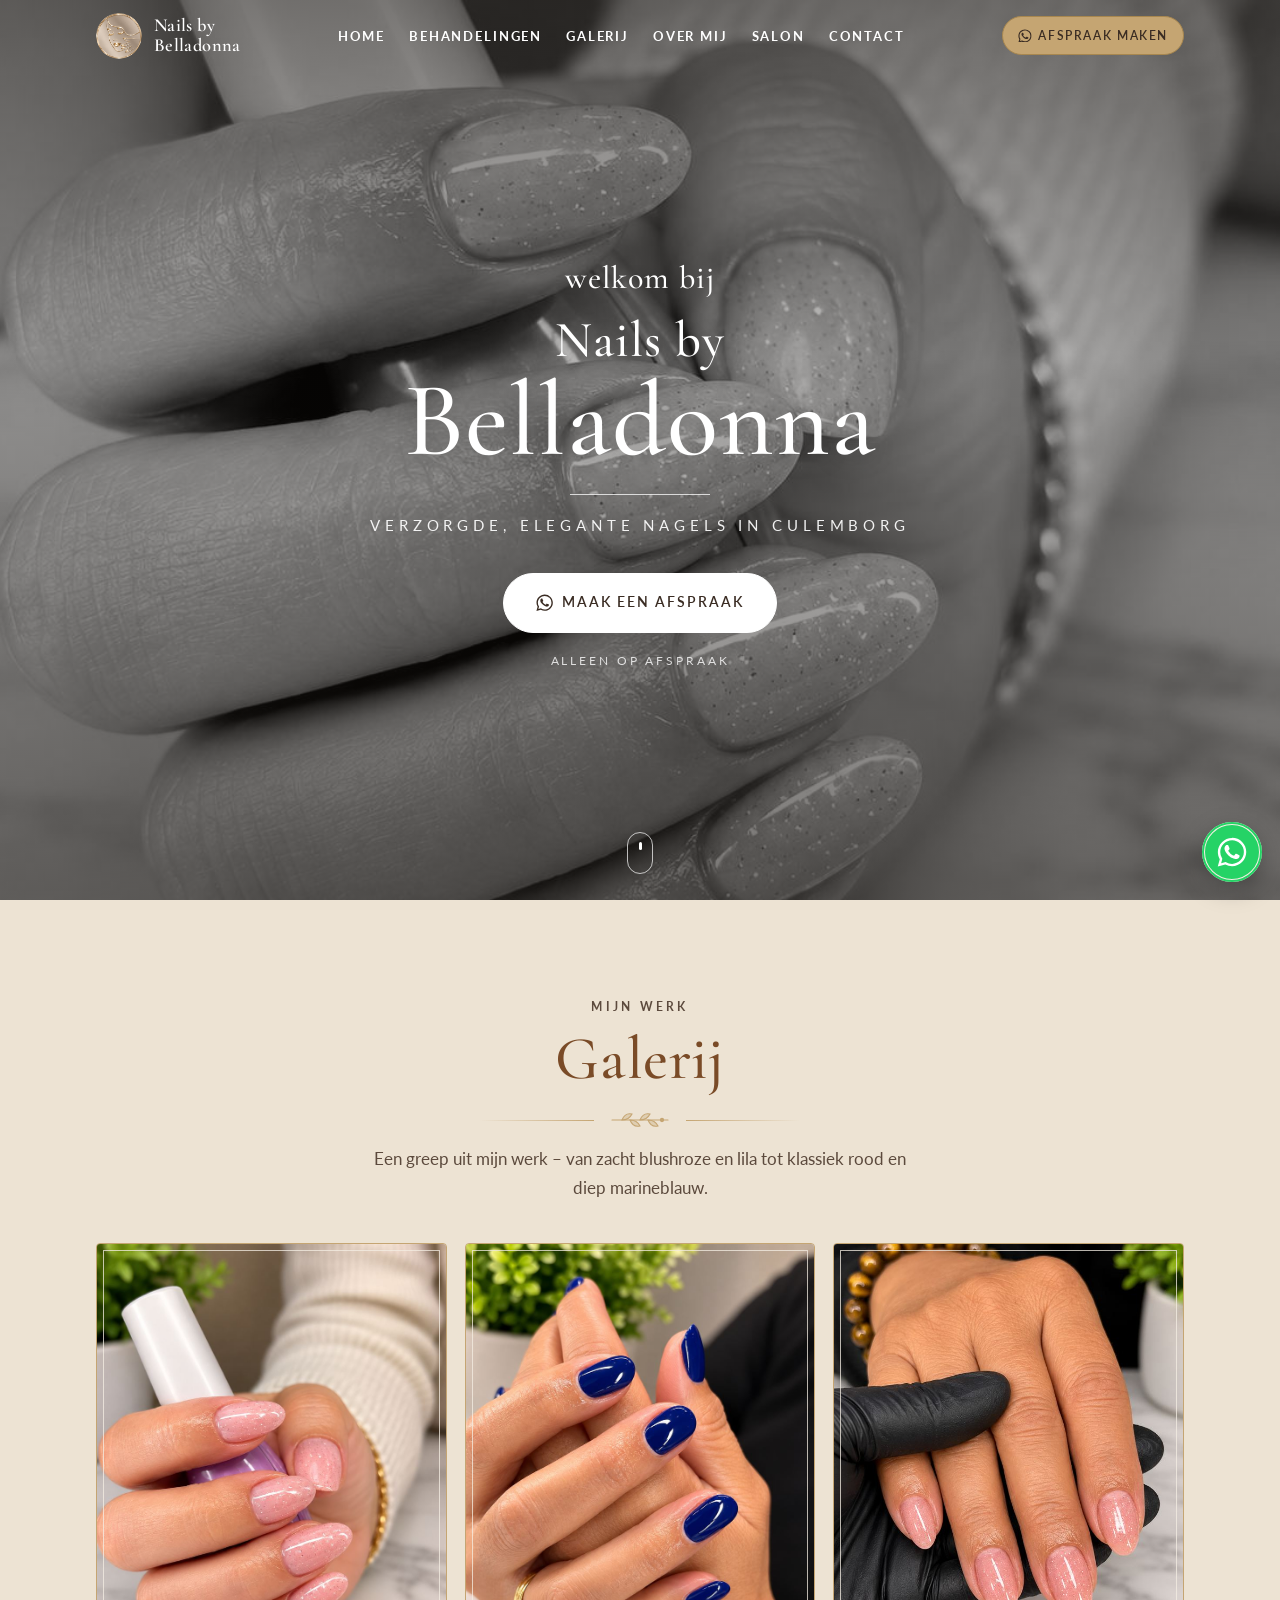
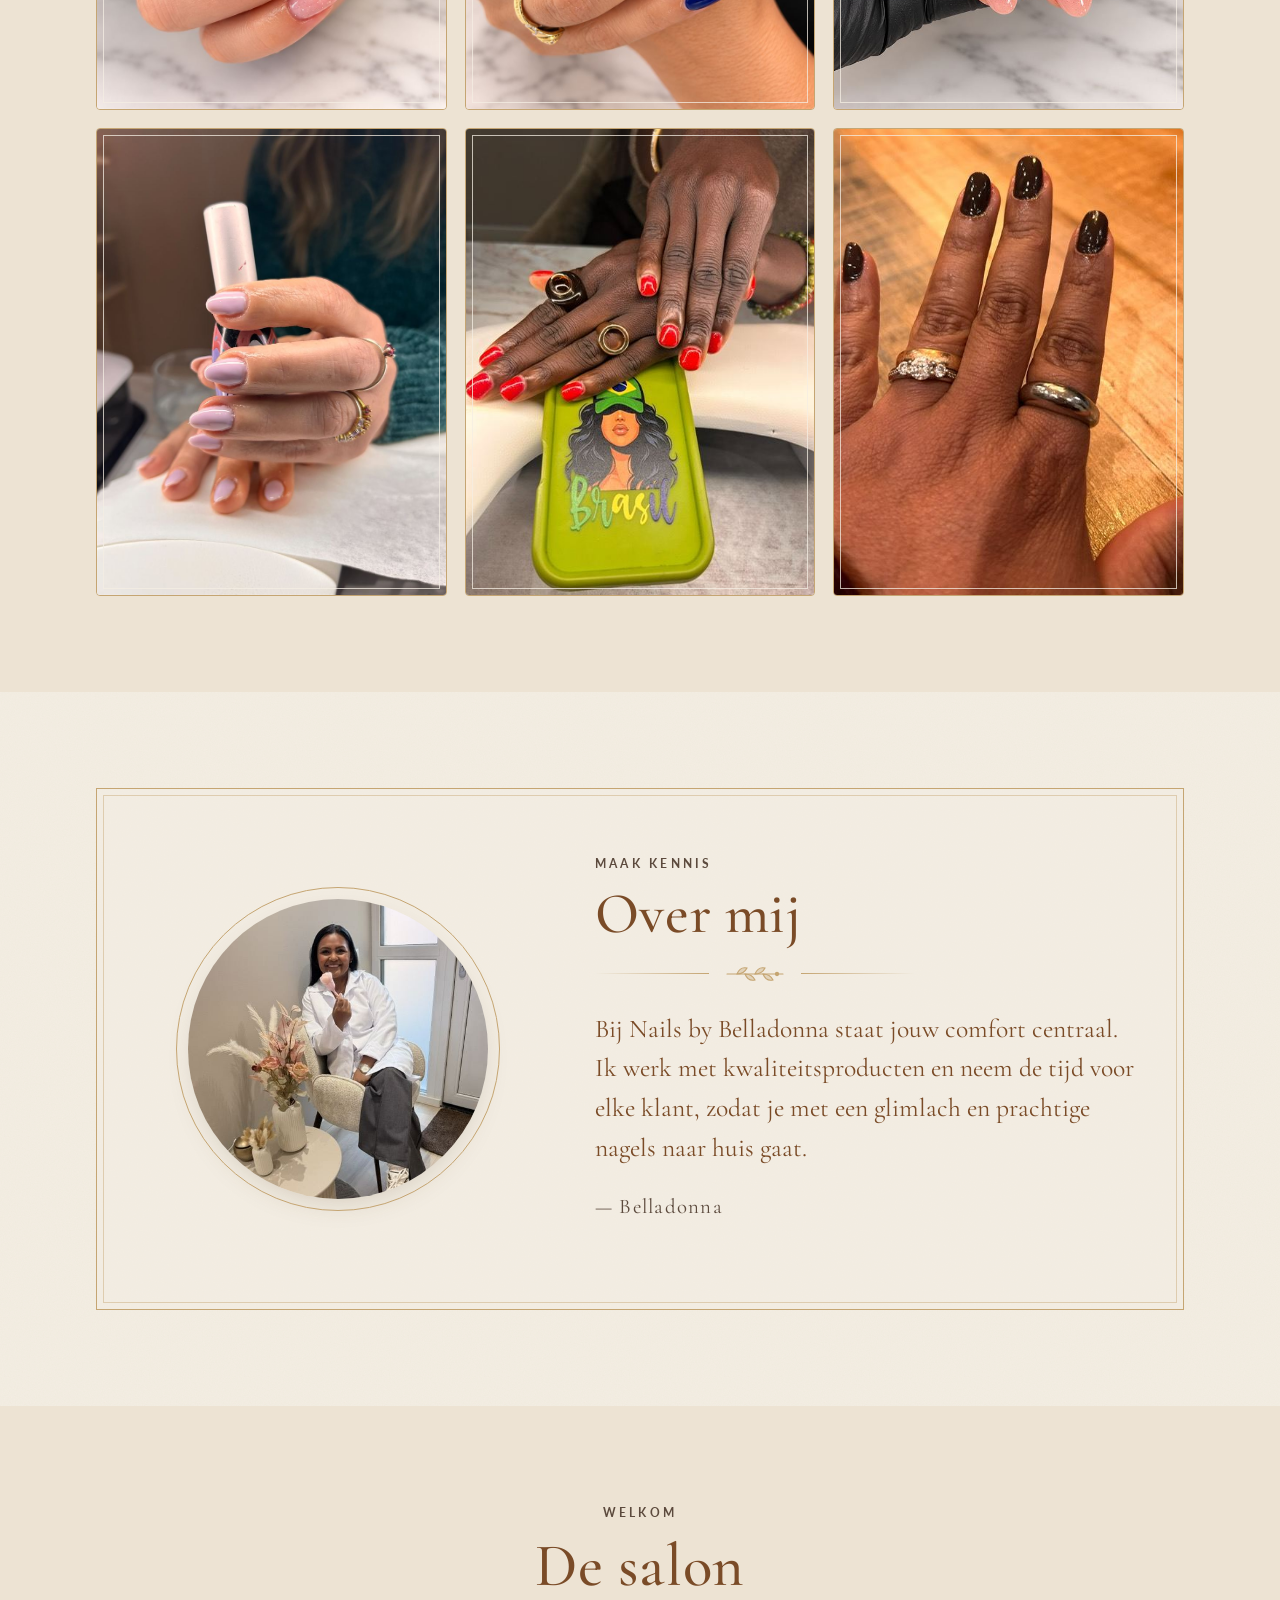
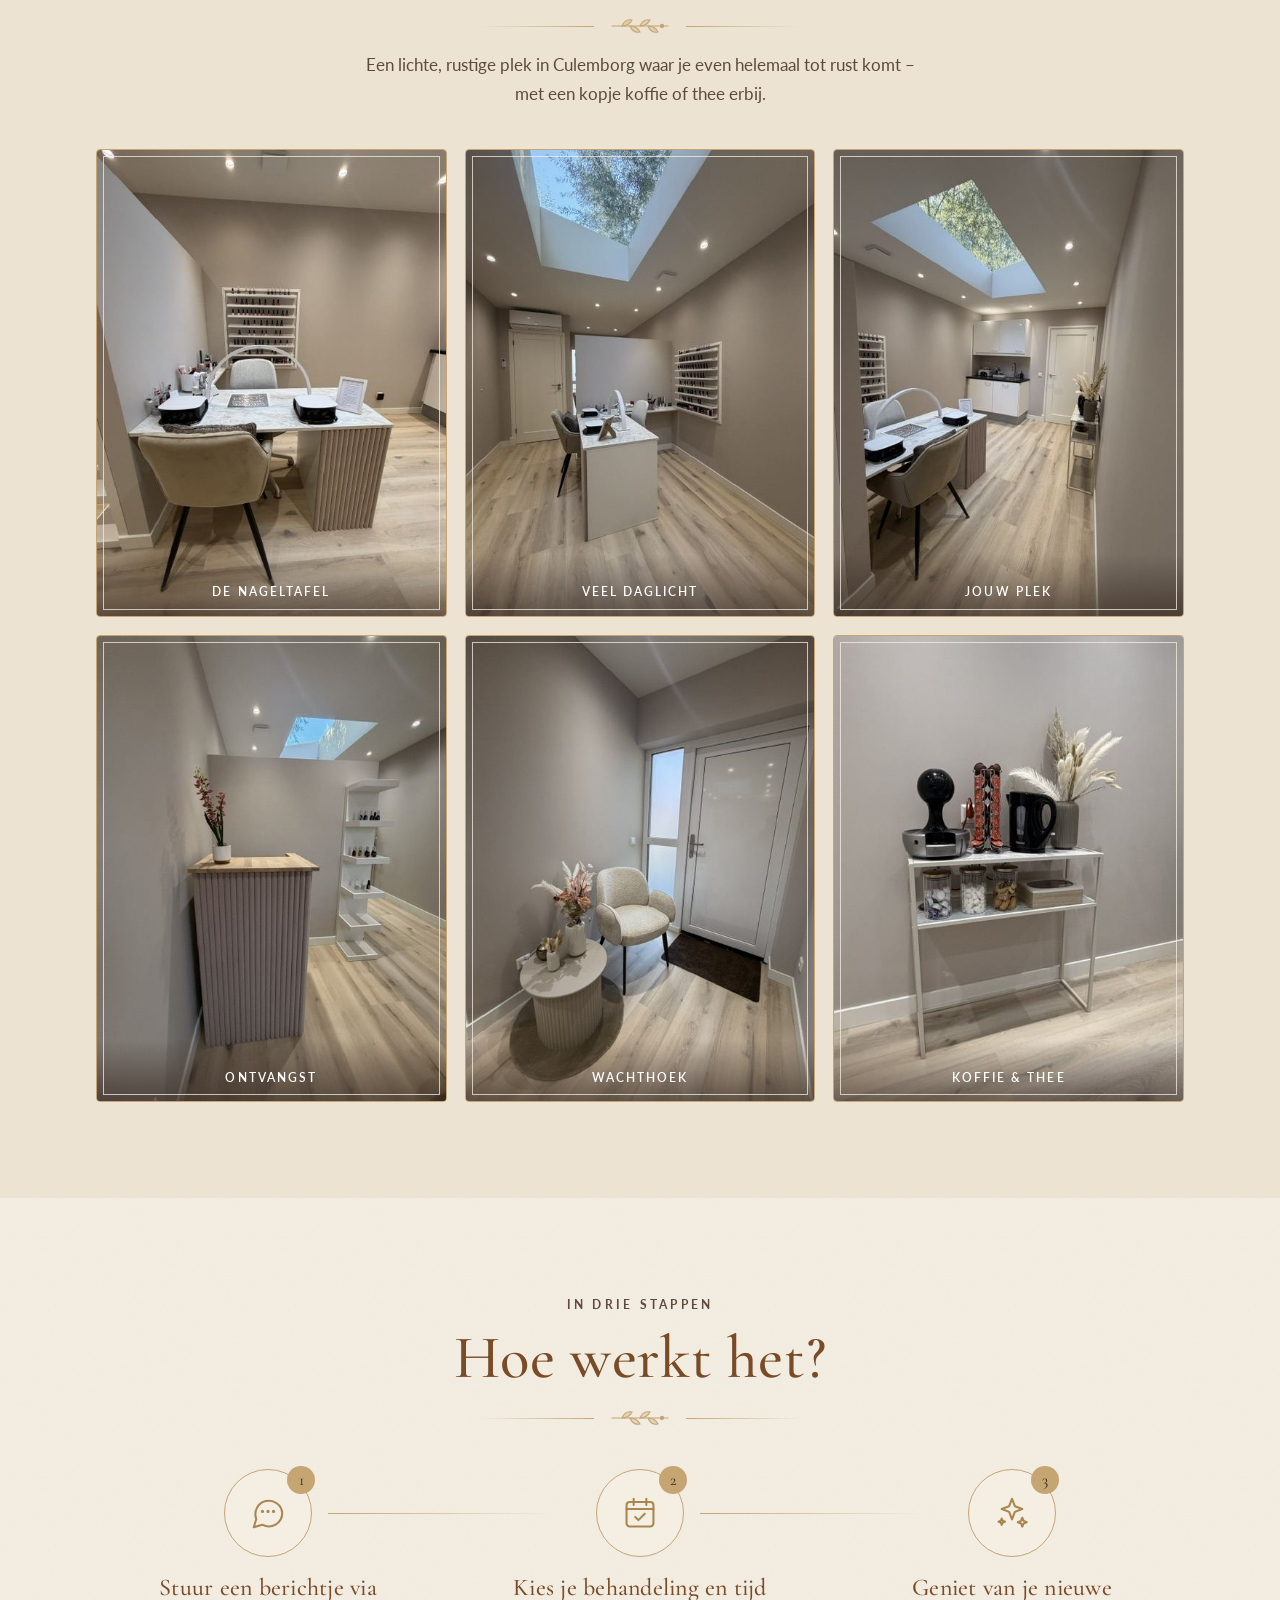
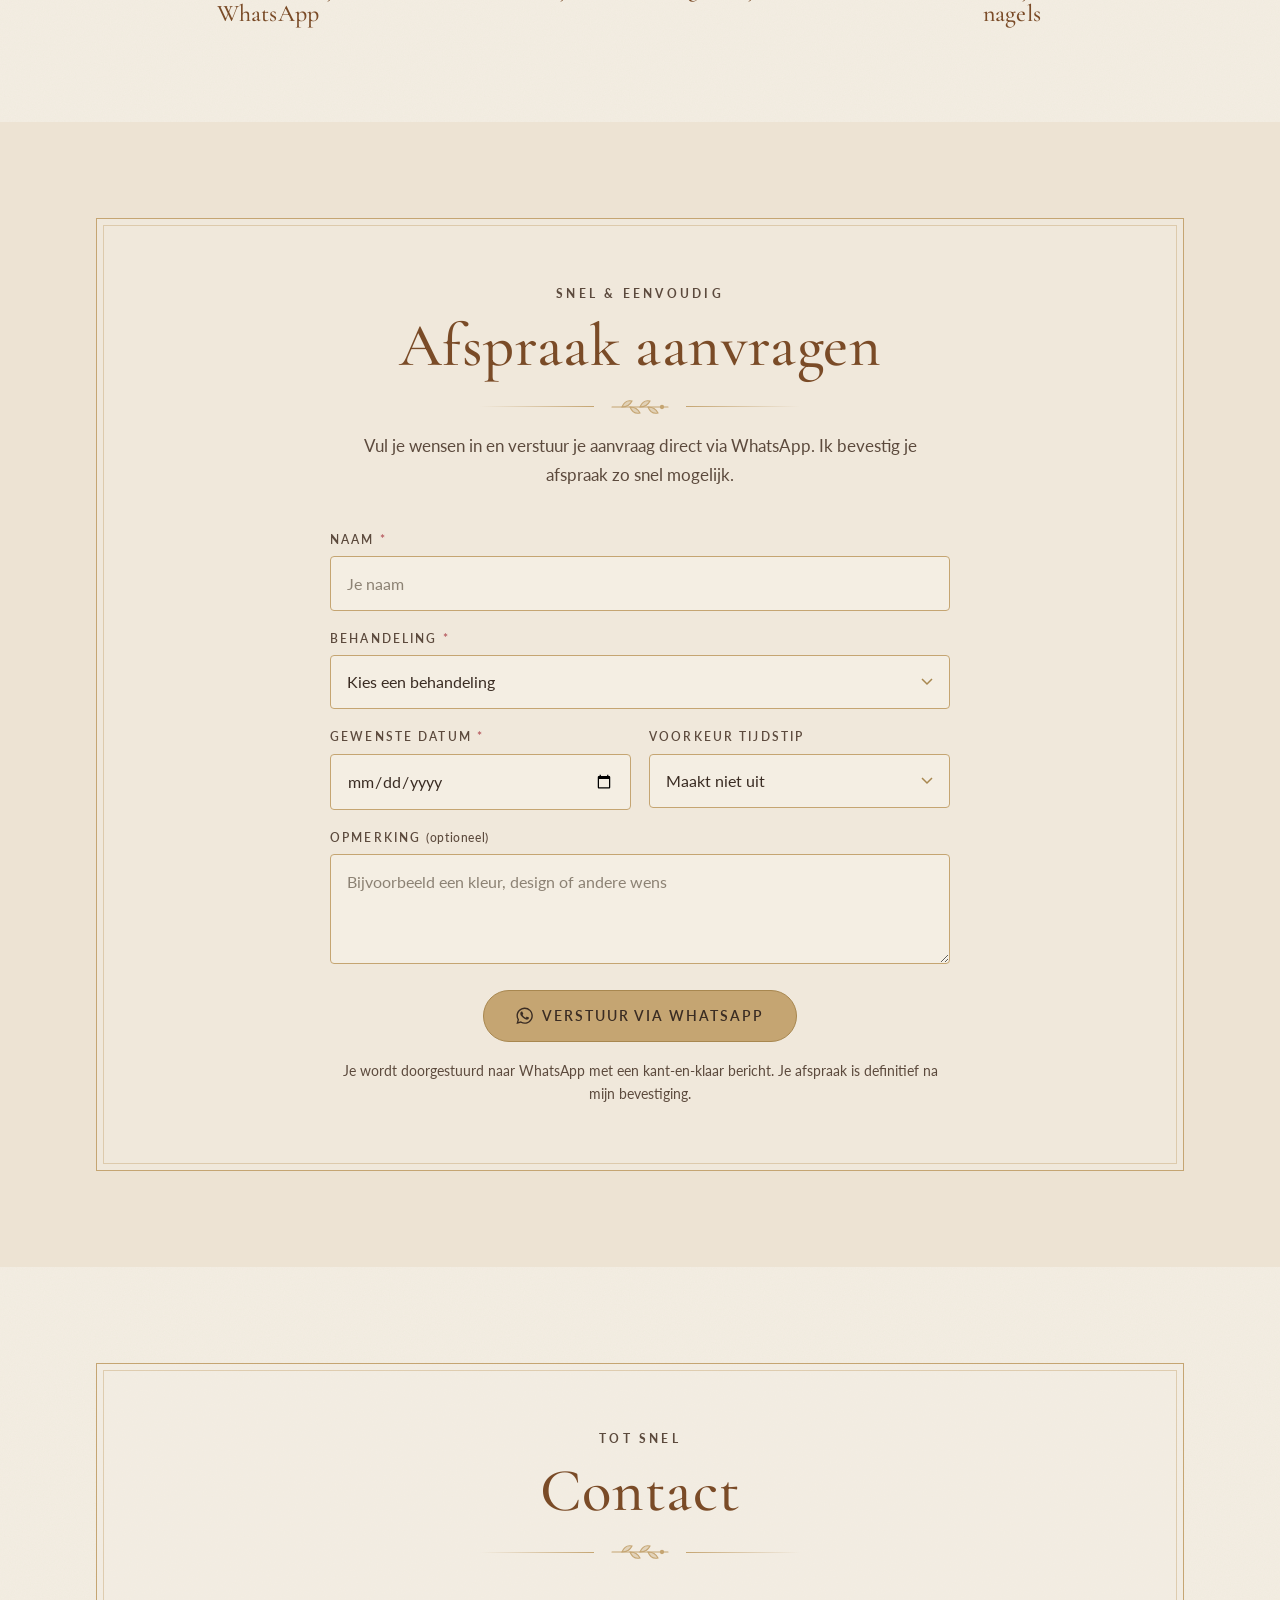
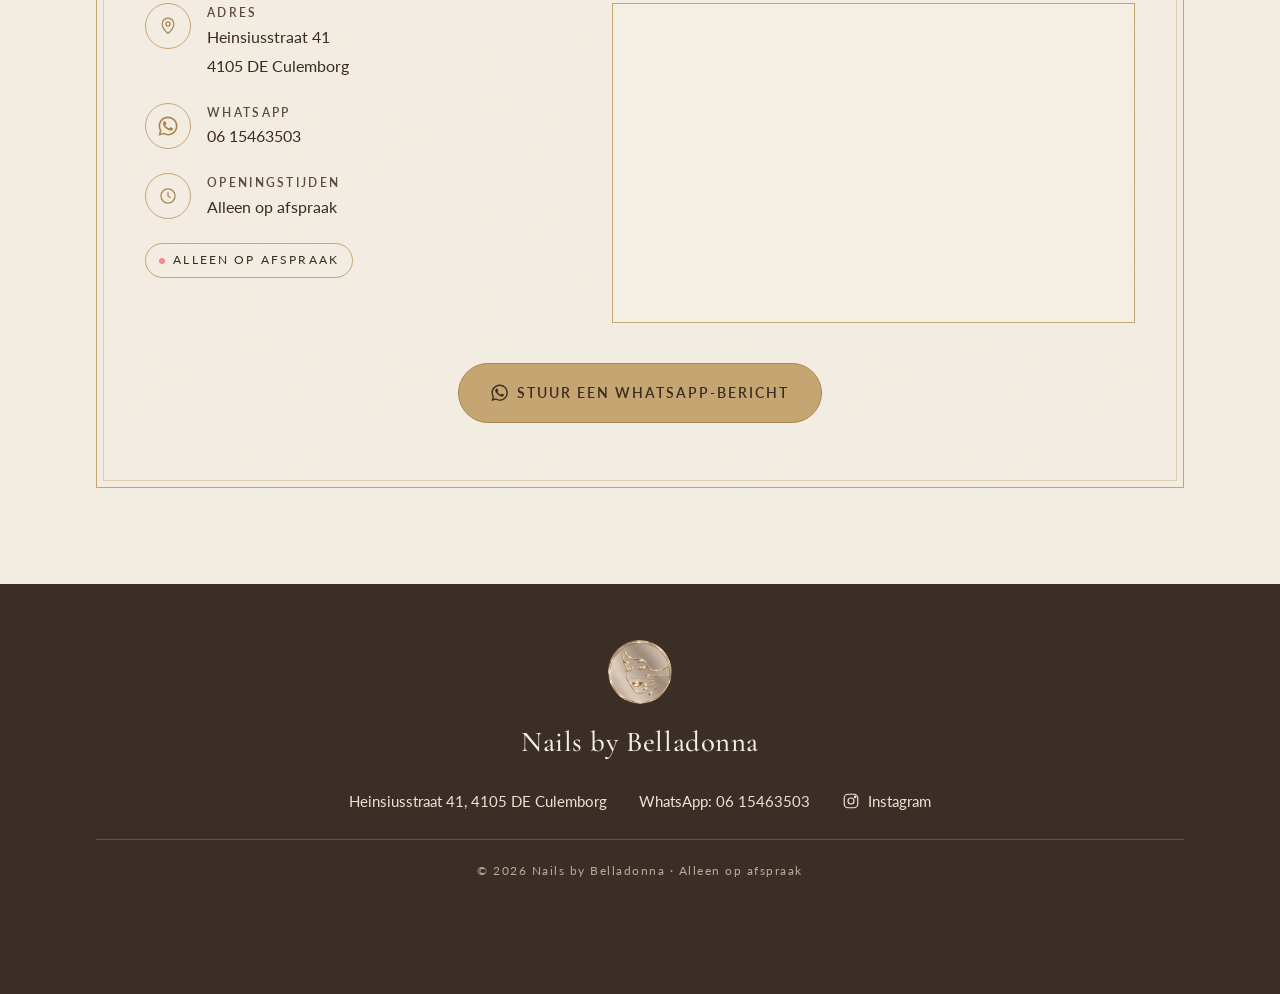
==== commit 92985c50: "Homepage: fullscreen hero in zwart-wit (klaar voor video) Geïnspireerd op huidlaserutrecht.nl: beeld" ====
--- a/index.html
+++ b/index.html
@@ -35,7 +35,7 @@
 </script>
 <link rel="stylesheet" href="css/style.css">
 </head>
-<body class="no-js">
+<body class="no-js has-hero">
 
 <!-- Herbruikbare SVG-symbolen -->
 <svg width="0" height="0" style="position:absolute" aria-hidden="true">
@@ -108,28 +108,26 @@
 
 <main id="main">
 
-<!-- ============ HERO ============ -->
+<!-- ============ HERO (video in zwart-wit) ============ -->
 <section class="hero" id="home">
-  <div class="container">
-    <div class="frame">
-      <div class="reveal">
-        <img class="hero-logo" src="img/logo.png" width="320" height="320" alt="Logo van Nails by Belladonna: gouden lijntekening van een vrouwengezicht met verzorgde nagels">
-        <h1><span class="h1-small">Nails by</span>Belladonna</h1>
-        <div class="rule" aria-hidden="true"></div>
-        <p class="sub">Verzorgde, elegante nagels in Culemborg</p>
-        <p class="lead">Ontspan en laat je verwennen. Professionele nagelverzorging met aandacht voor detail.</p>
-        <a class="btn btn--lg wa-link" href="https://wa.me/31615463503" target="_blank" rel="noopener">
-          <svg aria-hidden="true"><use href="#wa"/></svg>Maak een afspraak via WhatsApp
-        </a>
-        <p class="note">Alleen op afspraak · <a href="#afspraak">of vul het formulier in</a></p>
-      </div>
-      <div class="hero-visual reveal d2">
-        <div class="ring2" aria-hidden="true"></div>
-        <div class="ring" aria-hidden="true"></div>
-        <div class="circle"><img src="img/salon-overzicht.jpg" width="480" height="640" alt="De lichte salon van Nails by Belladonna met daklicht, nageltafel en kleurenwand" style="object-position:50% 45%"></div>
-      </div>
-    </div>
-  </div>
+  <!-- Video: zet het bestand in video/hero.mp4 en haal het commentaar rond <source> weg -->
+  <video class="hero-media" autoplay muted loop playsinline preload="metadata" poster="img/hero-poster.jpg" aria-hidden="true">
+    <!-- <source src="video/hero.mp4" type="video/mp4"> -->
+  </video>
+  <div class="hero-shade" aria-hidden="true"></div>
+  <div class="hero-content container">
+    <p class="hero-kicker reveal">welkom bij</p>
+    <h1 class="reveal d1"><span class="h1-small">Nails by</span>Belladonna</h1>
+    <div class="rule reveal d1" aria-hidden="true"></div>
+    <p class="sub reveal d2">Verzorgde, elegante nagels in Culemborg</p>
+    <div class="hero-actions reveal d3">
+      <a class="btn btn--lg btn--light wa-link" href="https://wa.me/31615463503" target="_blank" rel="noopener">
+        <svg aria-hidden="true"><use href="#wa"/></svg>Maak een afspraak
+      </a>
+    </div>
+    <p class="note reveal d3">Alleen op afspraak</p>
+  </div>
+  <a class="hero-scroll" href="#galerij" aria-label="Scroll naar beneden"></a>
 </section>
 
 
--- a/css/style.css
+++ b/css/style.css
@@ -121,30 +121,32 @@
 }
 
 /* ---------- Hero ---------- */
-.hero{padding-top:calc(var(--header-h) + 32px);padding-bottom:56px}
-.hero .frame{display:grid;gap:40px;align-items:center;text-align:center}
-.hero h1{font-size:clamp(3.6rem,13vw,6.4rem);letter-spacing:0;line-height:.95;background:linear-gradient(180deg,var(--bronze-2),var(--bronze-1));-webkit-background-clip:text;background-clip:text;-webkit-text-fill-color:transparent;padding-bottom:.08em}
-.hero h1 .h1-small{display:block;font-size:.5em;line-height:1.1}
-.hero .rule{width:180px;height:1px;background:var(--heading);opacity:.6;margin:22px auto 0}
-.hero .sub{font-family:var(--serif);font-style:normal;font-weight:500;font-size:clamp(1.25rem,3.4vw,1.55rem);text-transform:none;letter-spacing:.07em;color:var(--heading);margin-top:16px}
-.hero p.lead{max-width:460px;margin:22px auto 30px;color:var(--text-2)}
-.hero .note{display:flex;flex-wrap:wrap;align-items:center;justify-content:center;gap:4px 8px;line-height:1.6;margin-top:18px;font-size:.78rem;letter-spacing:.18em;text-transform:uppercase;color:var(--text-2)}
-.hero .note::before{content:"";width:6px;height:6px;border-radius:50%;background:var(--coral)}
-.hero-visual{position:relative;max-width:360px;margin:0 auto;width:100%}
-.hero-visual .ring{position:absolute;inset:-14px;border:1px solid var(--gold);border-radius:50%}
-.hero-visual .ring2{position:absolute;inset:-26px;border:1px dashed rgba(197,165,114,.5);border-radius:50%}
-.hero-visual .circle{border-radius:50%;overflow:hidden;box-shadow:var(--shadow);aspect-ratio:1}
-.hero-logo{width:150px;height:150px;margin:0 auto 22px;border-radius:50%;filter:drop-shadow(0 8px 18px rgba(120,90,40,.28))}
+.hero{position:relative;min-height:100vh;min-height:100svh;display:flex;align-items:center;justify-content:center;text-align:center;color:#fff;overflow:hidden;padding:calc(var(--header-h) + 40px) 0 90px;background:#2a2622}
+.hero-media{position:absolute;inset:0;width:100%;height:100%;object-fit:cover;filter:grayscale(1) contrast(1.05) brightness(.95)}
+.hero-shade{position:absolute;inset:0;background:linear-gradient(180deg,rgba(20,16,12,.55) 0%,rgba(20,16,12,.25) 40%,rgba(20,16,12,.55) 100%)}
+.hero-content{position:relative;z-index:1}
+.hero-kicker{font-family:var(--serif);font-weight:500;font-size:clamp(1.4rem,3.6vw,2rem);letter-spacing:.04em;margin:0 0 6px;color:#fff;opacity:.92}
+.hero h1{font-size:clamp(3.4rem,12vw,6.6rem);letter-spacing:.01em;line-height:.95;color:#fff;font-weight:500;text-shadow:0 2px 24px rgba(0,0,0,.25)}
+.hero h1 .h1-small{display:block;font-size:.48em;line-height:1.15;font-weight:500}
+.hero .rule{width:140px;height:1px;background:rgba(255,255,255,.75);margin:24px auto 0}
+.hero .sub{font-family:var(--sans);font-weight:400;font-size:clamp(.82rem,2.4vw,.95rem);letter-spacing:.32em;text-transform:uppercase;color:rgba(255,255,255,.92);margin:18px 0 0}
+.hero-actions{margin-top:34px;display:flex;justify-content:center;flex-wrap:wrap;gap:12px}
+.btn--light{background:#fff;color:var(--text);border-color:#fff}
+.btn--light:hover{background:var(--gold);border-color:var(--gold);color:var(--text)}
+.hero .note{margin:18px 0 0;font-size:.75rem;letter-spacing:.24em;text-transform:uppercase;color:rgba(255,255,255,.8)}
+.hero-scroll{position:absolute;left:50%;bottom:26px;width:26px;height:42px;margin-left:-13px;border:1px solid rgba(255,255,255,.7);border-radius:14px;z-index:1}
+.hero-scroll::after{content:"";position:absolute;left:50%;top:9px;width:3px;height:8px;margin-left:-1.5px;border-radius:2px;background:#fff;animation:scrollDot 1.8s infinite}
+@keyframes scrollDot{0%{opacity:0;transform:translateY(0)}40%{opacity:1}100%{opacity:0;transform:translateY(12px)}}
+
+/* Header transparant boven de video */
+.has-hero .header:not(.scrolled){background:transparent;border-bottom-color:transparent;backdrop-filter:none;-webkit-backdrop-filter:none}
+.has-hero:not(.menu-open) .header:not(.scrolled) .brand span,
+.has-hero:not(.menu-open) .header:not(.scrolled) .nav a{color:#fff}
+.has-hero:not(.menu-open) .header:not(.scrolled) .nav a::after{background:#fff}
+.has-hero:not(.menu-open) .header:not(.scrolled) .menu-toggle{color:#fff;border-color:rgba(255,255,255,.7)}
+.has-hero.menu-open .header{background:var(--cream)}
+.header{transition:background .4s,border-color .4s}
 img.logo{border-radius:50%;object-fit:cover}
-@media (min-width:880px){
-  .hero{padding-top:calc(var(--header-h) + 48px)}
-  .hero .frame{grid-template-columns:1.15fr 1fr;text-align:left;gap:56px}
-  .hero p.lead{margin-left:0}
-  .hero .note{justify-content:flex-start}
-  .hero-logo{margin-left:0}
-  .hero .divider{margin-left:0}
-  .hero .rule{margin-left:0}
-}
 
 /* ---------- Behandelingen ---------- */
 .services{display:grid;gap:24px;max-width:560px;margin:0 auto}
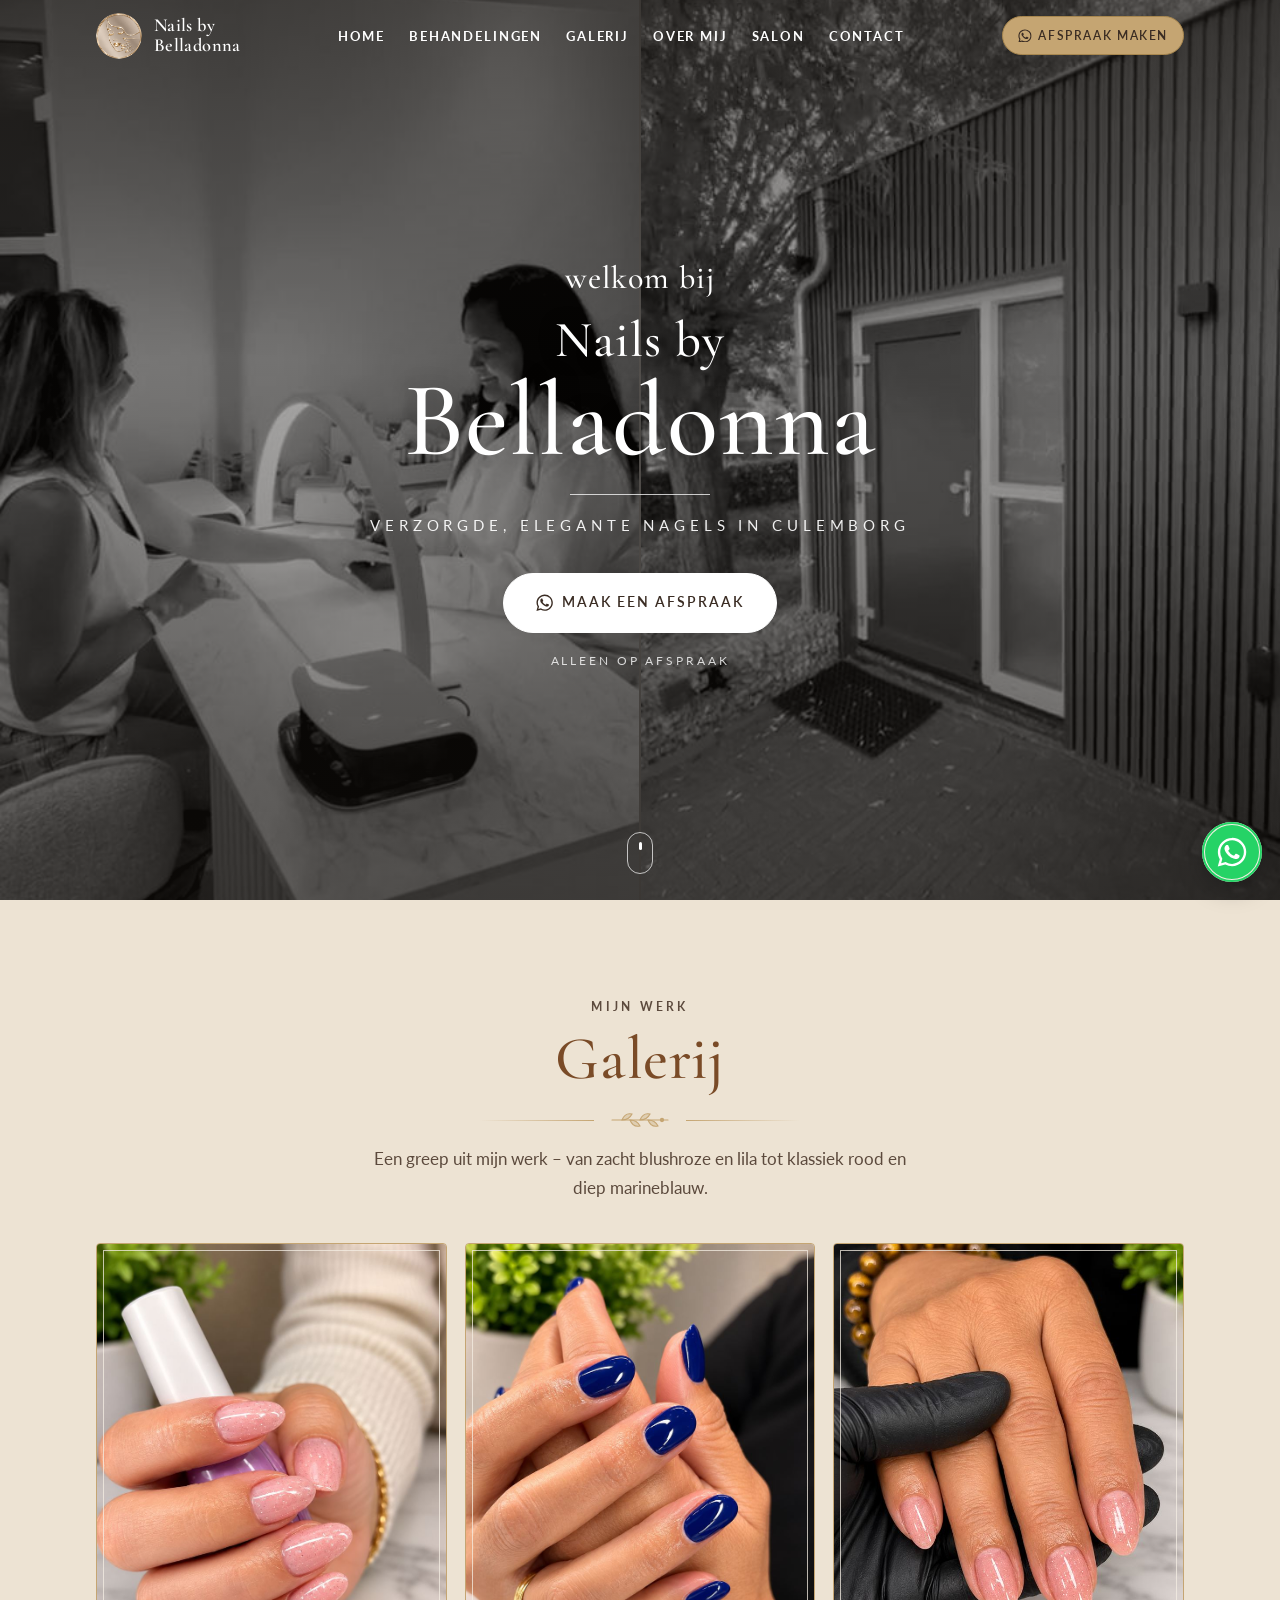
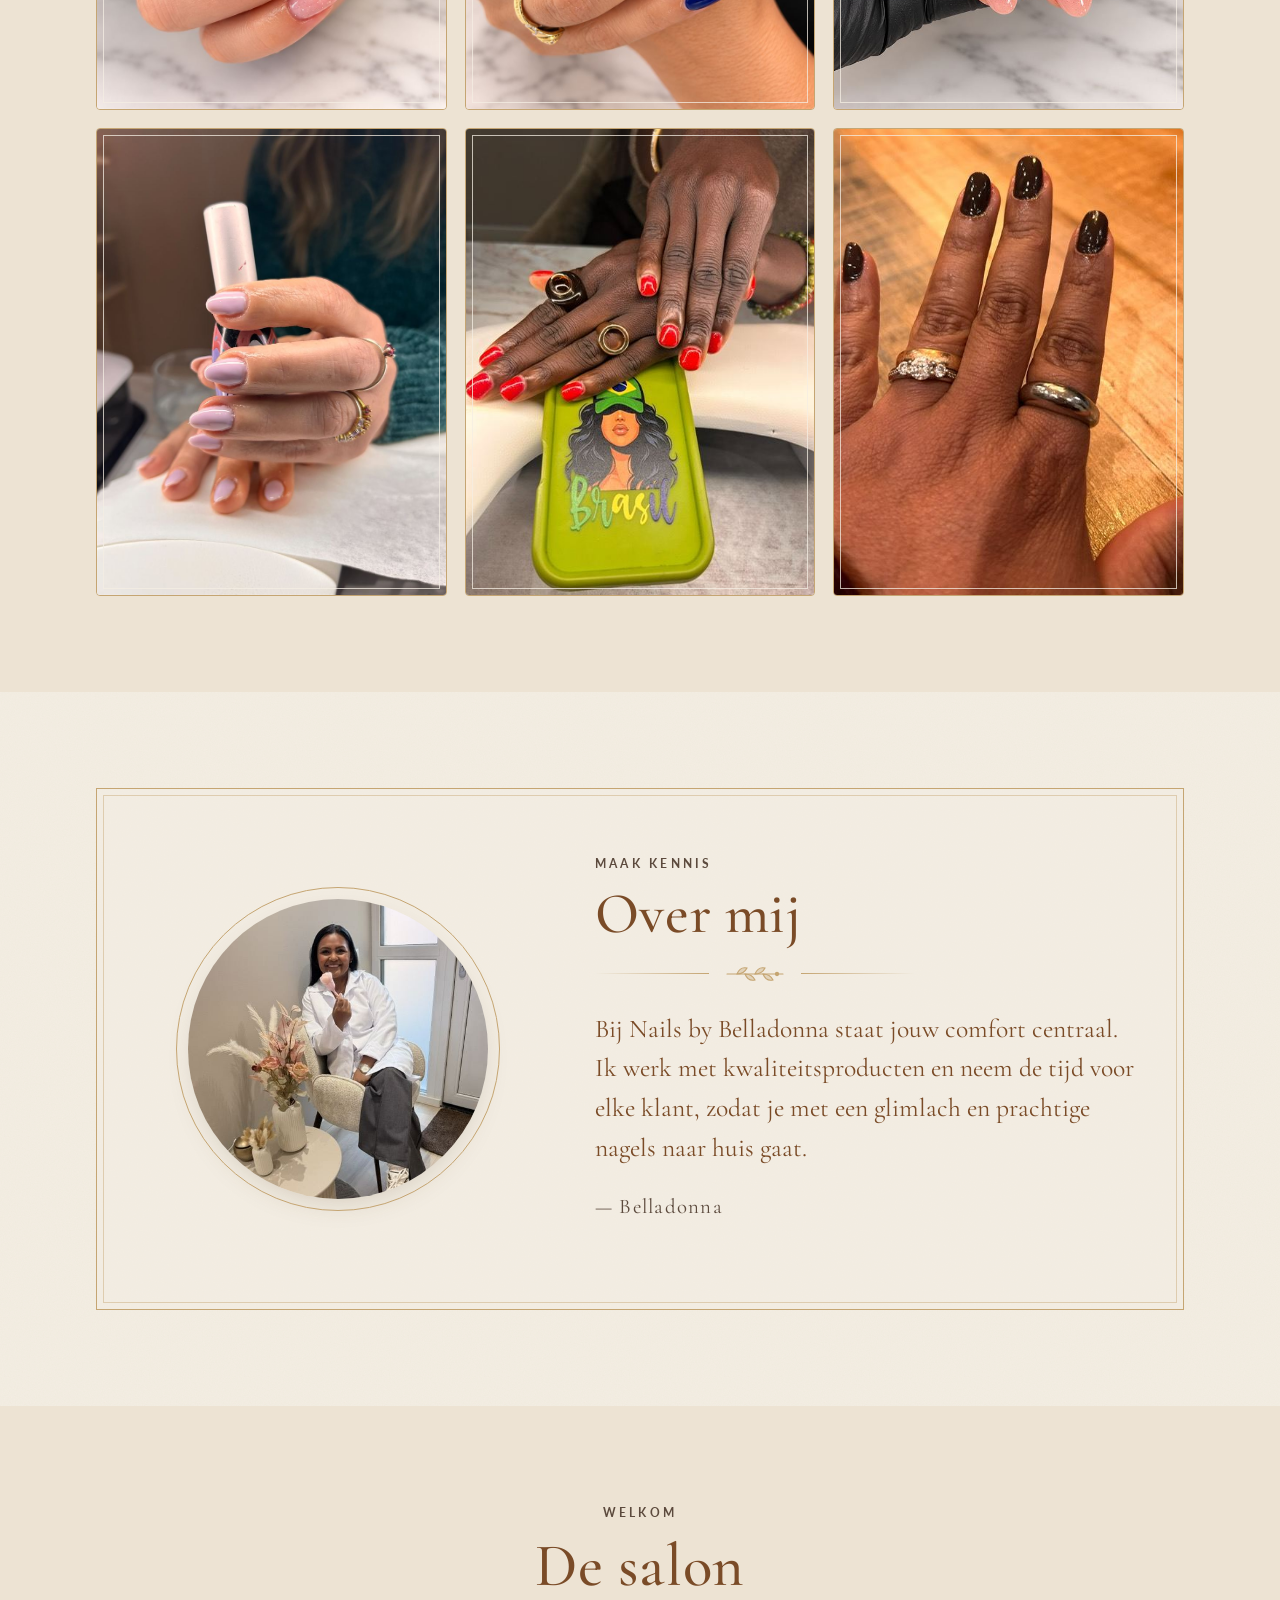
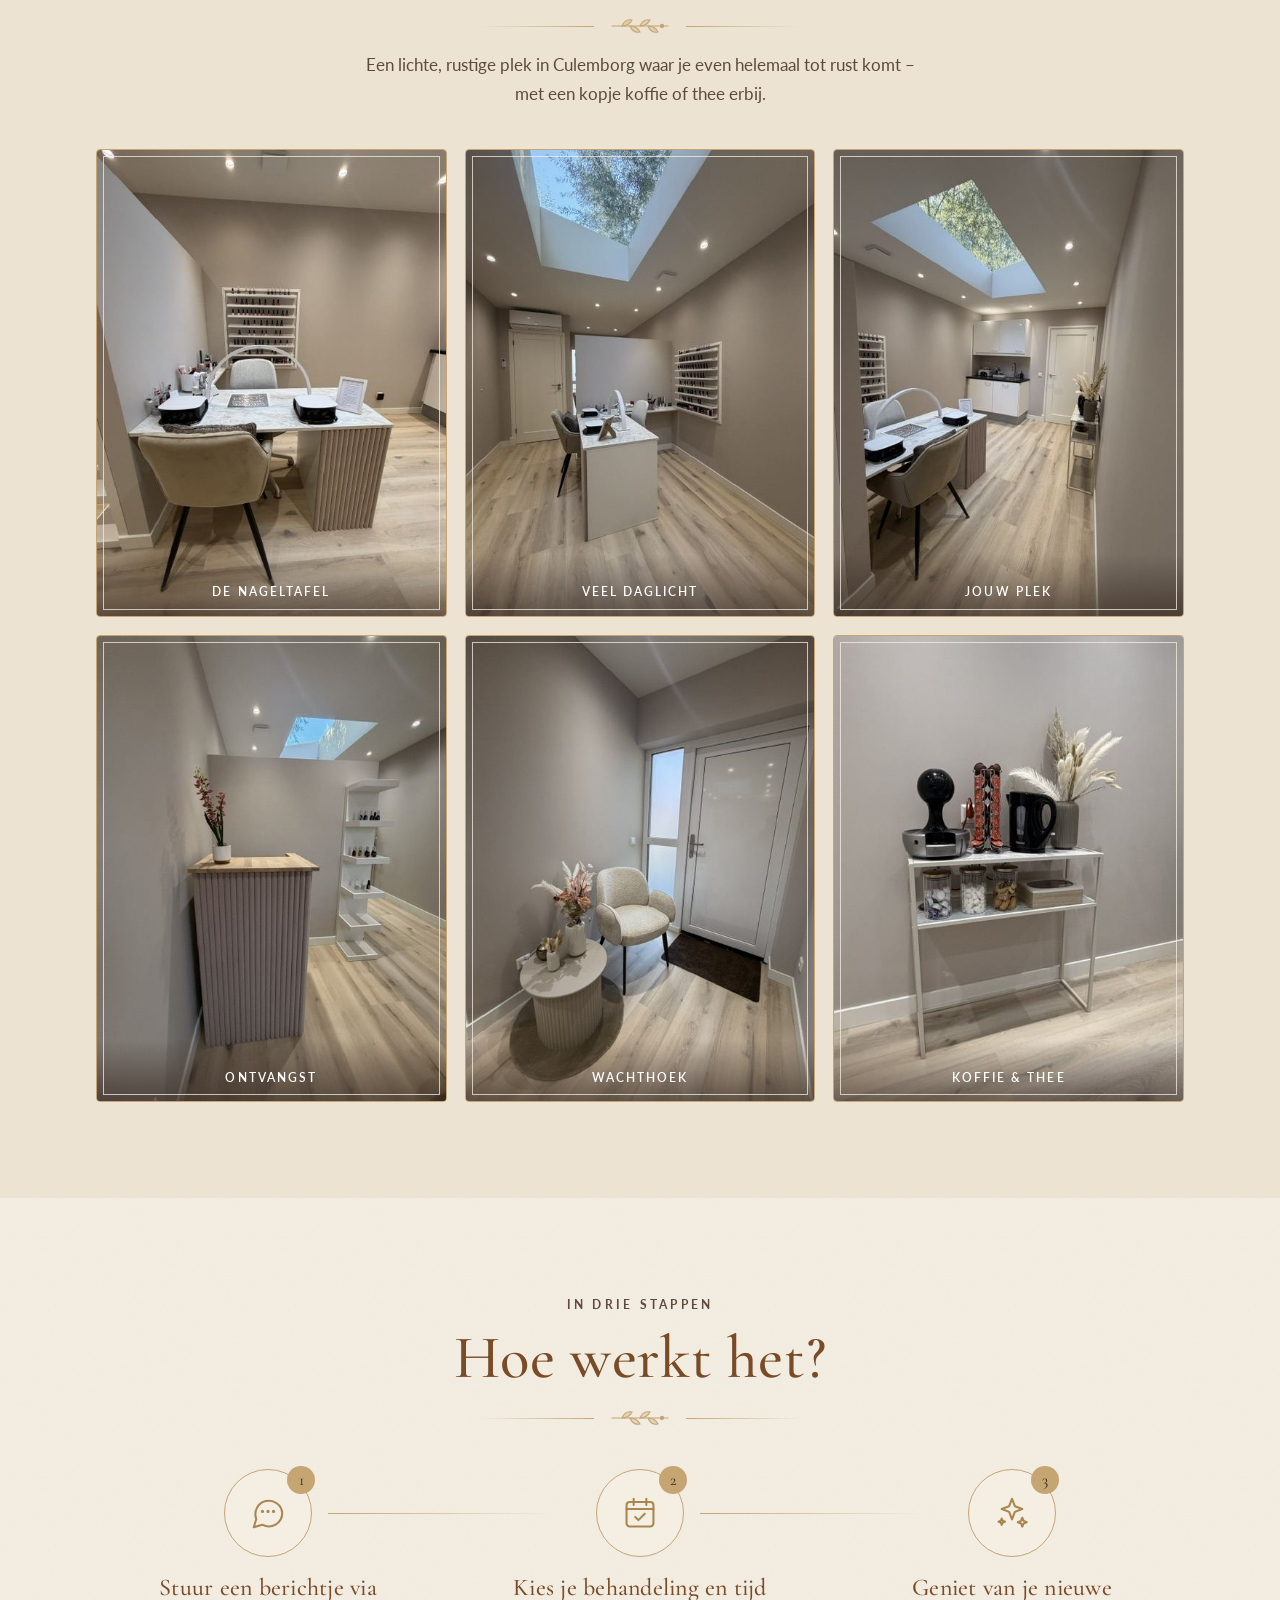
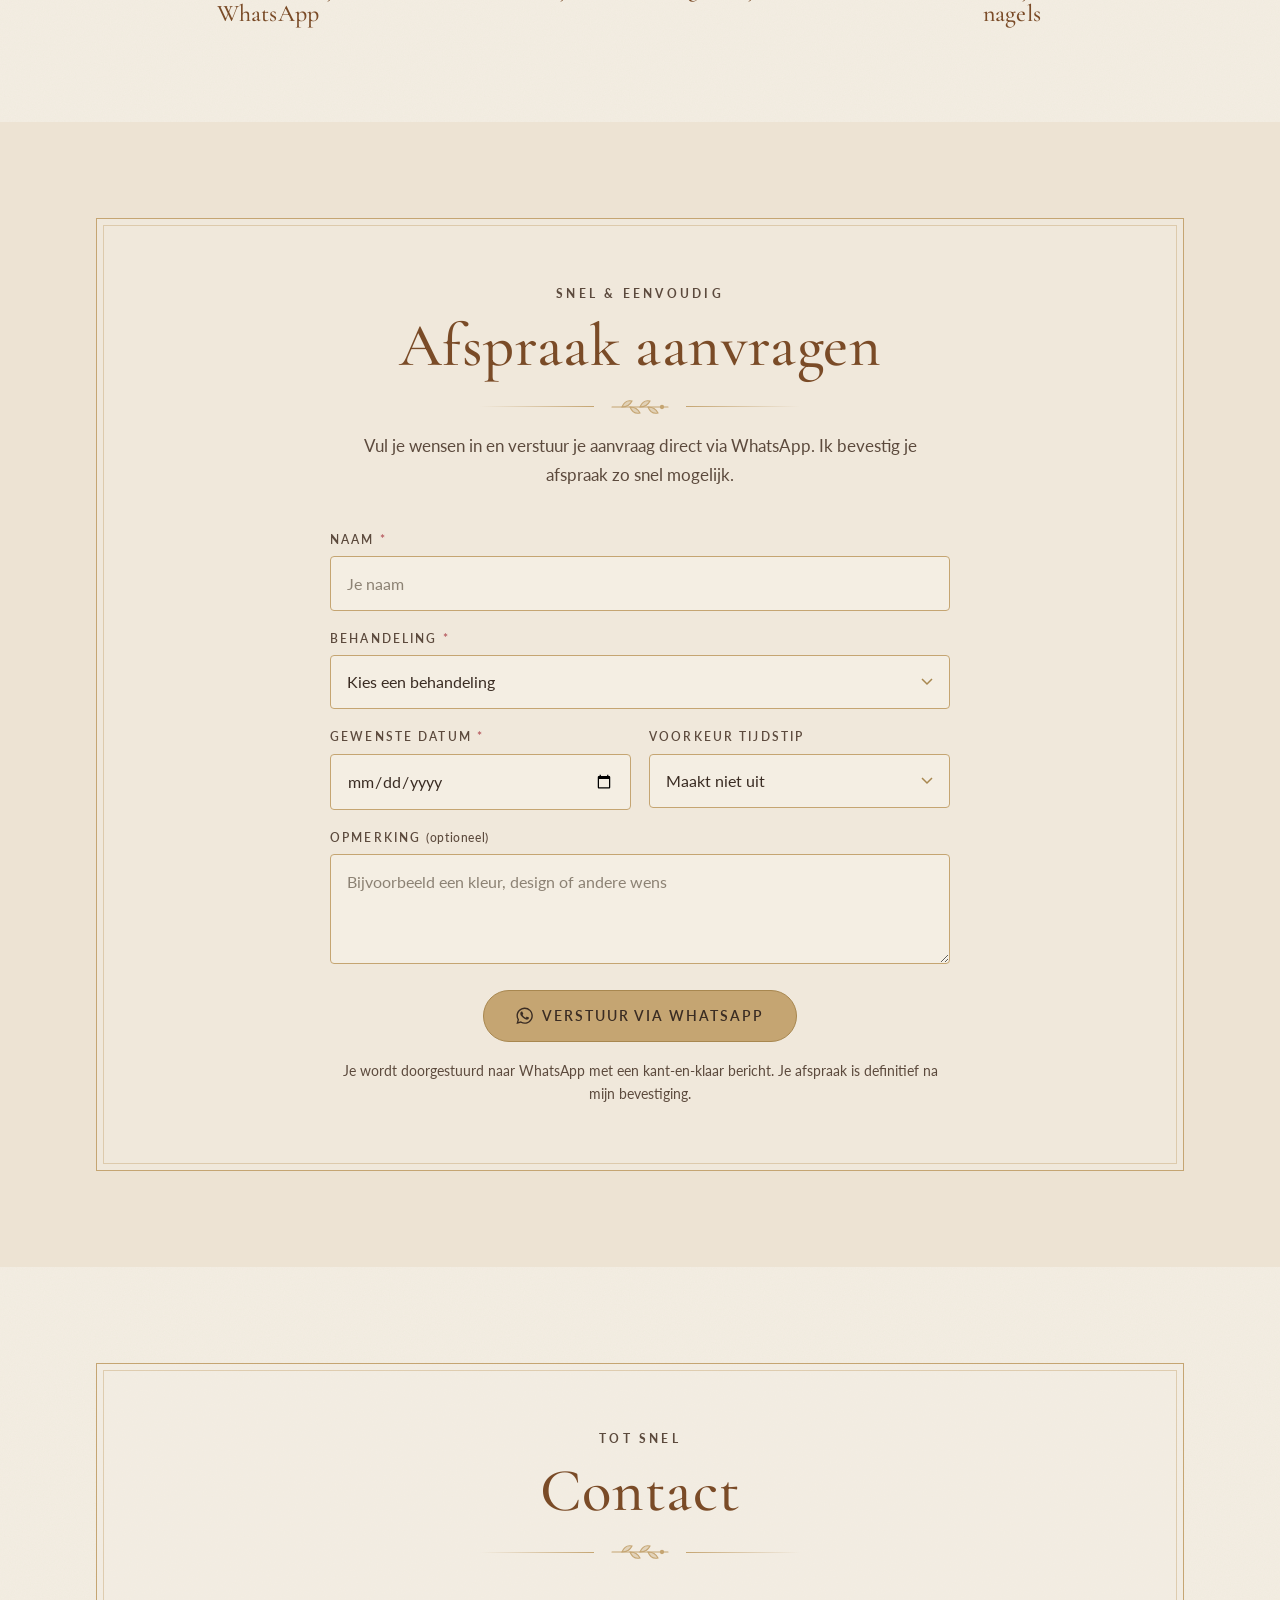
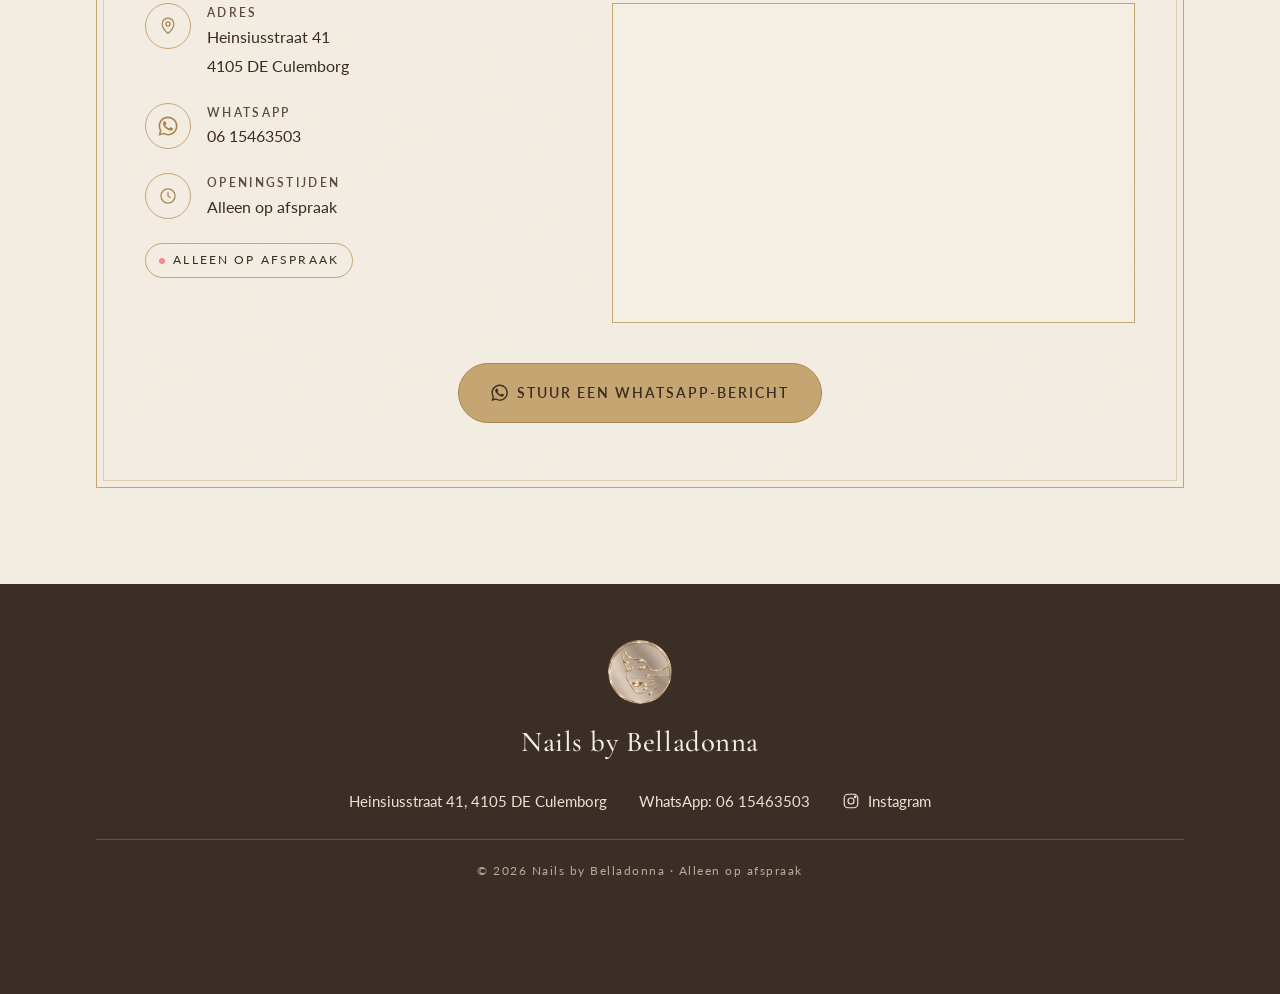
==== commit a9c8271f: "Hero met twee salonvideo's in zwart-wit - Behandelvideo (overal) en rondleiding door de salon (vanaf" ====
--- a/index.html
+++ b/index.html
@@ -110,10 +110,11 @@
 
 <!-- ============ HERO (video in zwart-wit) ============ -->
 <section class="hero" id="home">
-  <!-- Video: zet het bestand in video/hero.mp4 en haal het commentaar rond <source> weg -->
-  <video class="hero-media" autoplay muted loop playsinline preload="metadata" poster="img/hero-poster.jpg" aria-hidden="true">
-    <!-- <source src="video/hero.mp4" type="video/mp4"> -->
-  </video>
+  <!-- Video's in zwart-wit (filter in CSS). Op mobiel alleen de behandeling, op groter scherm beide naast elkaar. -->
+  <div class="hero-media" aria-hidden="true">
+    <video class="hero-vid" autoplay muted loop playsinline preload="auto" poster="img/hero-poster-behandeling.jpg" src="video/salon-behandeling.mp4"></video>
+    <video class="hero-vid hero-vid--2" muted loop playsinline preload="none" poster="img/hero-poster-ingang.jpg" data-src="video/salon-ingang.mp4" data-end="25"></video>
+  </div>
   <div class="hero-shade" aria-hidden="true"></div>
   <div class="hero-content container">
     <p class="hero-kicker reveal">welkom bij</p>
--- a/css/style.css
+++ b/css/style.css
@@ -122,7 +122,10 @@
 
 /* ---------- Hero ---------- */
 .hero{position:relative;min-height:100vh;min-height:100svh;display:flex;align-items:center;justify-content:center;text-align:center;color:#fff;overflow:hidden;padding:calc(var(--header-h) + 40px) 0 90px;background:#2a2622}
-.hero-media{position:absolute;inset:0;width:100%;height:100%;object-fit:cover;filter:grayscale(1) contrast(1.05) brightness(.95)}
+.hero-media{position:absolute;inset:0;display:flex;background:#2a2622}
+.hero-vid{flex:1 1 0;min-width:0;width:100%;height:100%;object-fit:cover;filter:grayscale(1) contrast(1.05) brightness(.92)}
+.hero-vid--2{display:none}
+@media (min-width:768px){.hero-vid--2{display:block}.hero-vid + .hero-vid{border-left:2px solid rgba(244,238,227,.35)}}
 .hero-shade{position:absolute;inset:0;background:linear-gradient(180deg,rgba(20,16,12,.55) 0%,rgba(20,16,12,.25) 40%,rgba(20,16,12,.55) 100%)}
 .hero-content{position:relative;z-index:1}
 .hero-kicker{font-family:var(--serif);font-weight:500;font-size:clamp(1.4rem,3.6vw,2rem);letter-spacing:.04em;margin:0 0 6px;color:#fff;opacity:.92}
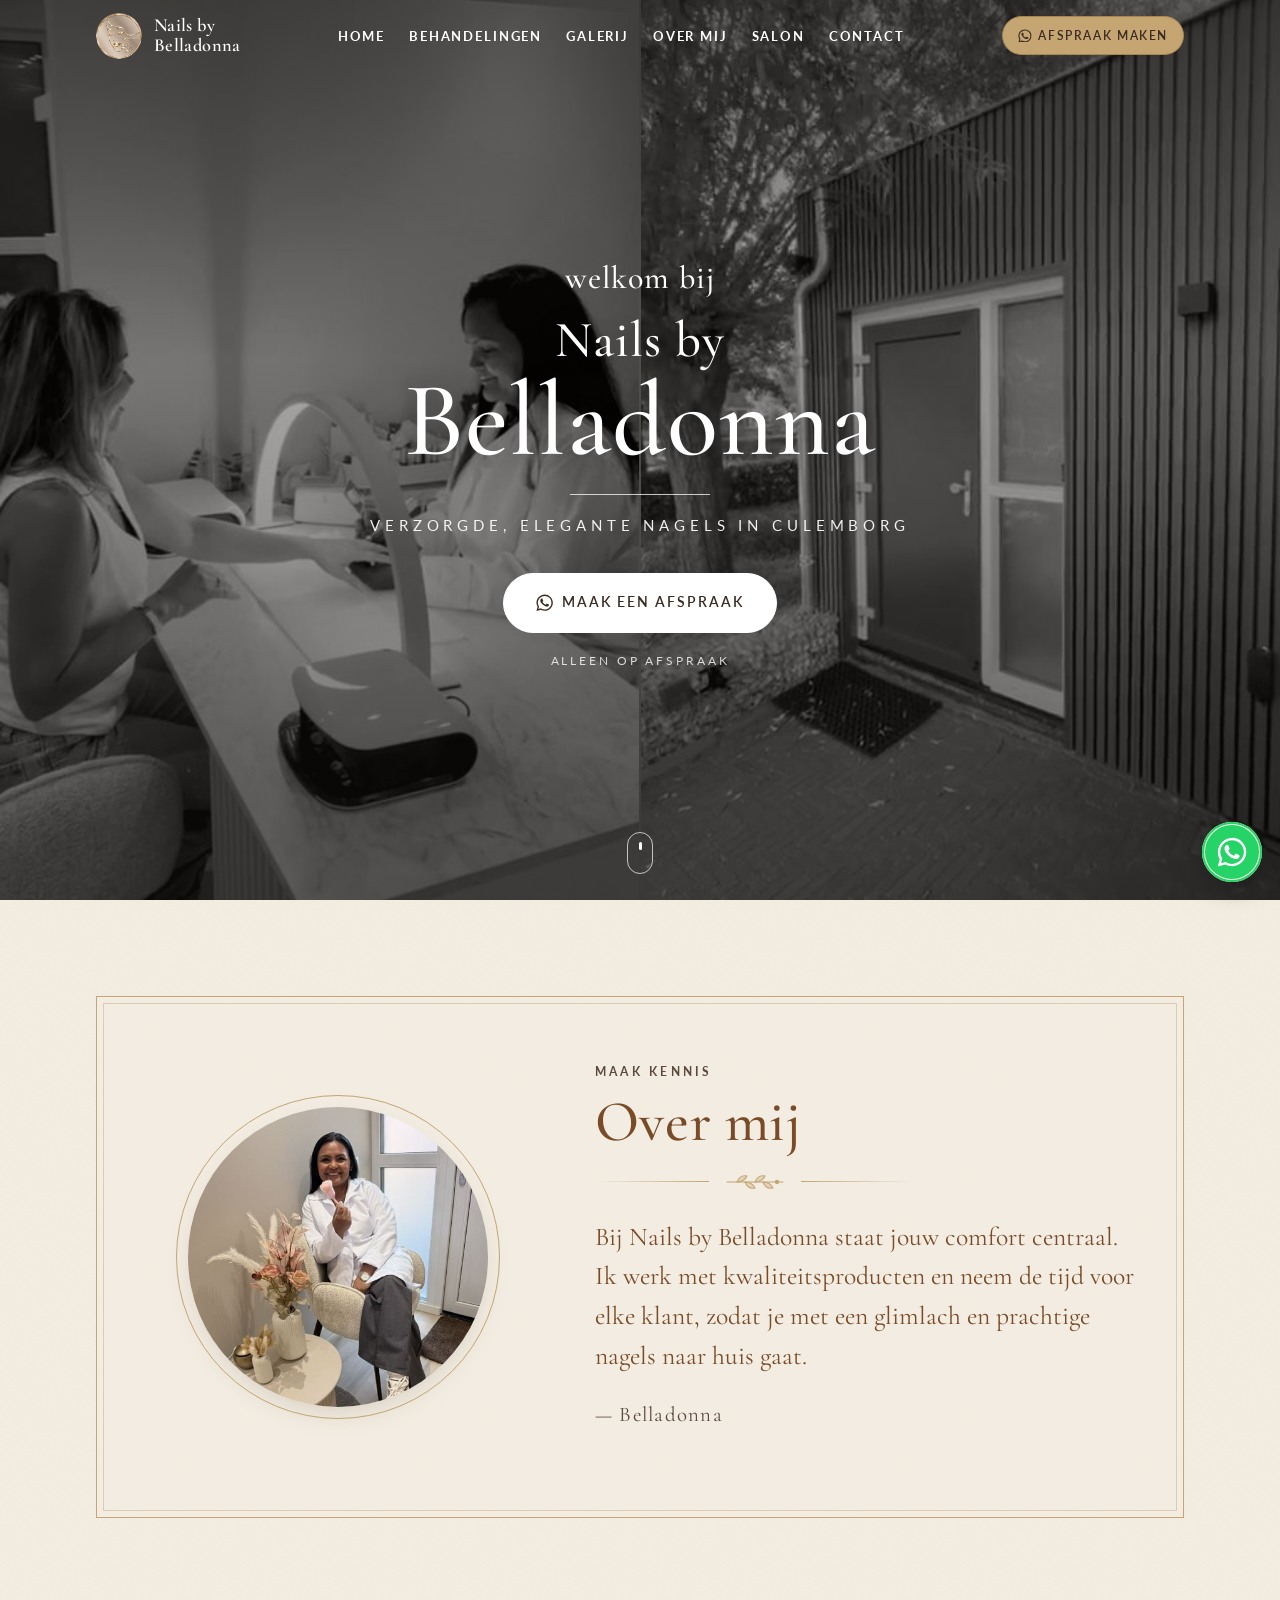
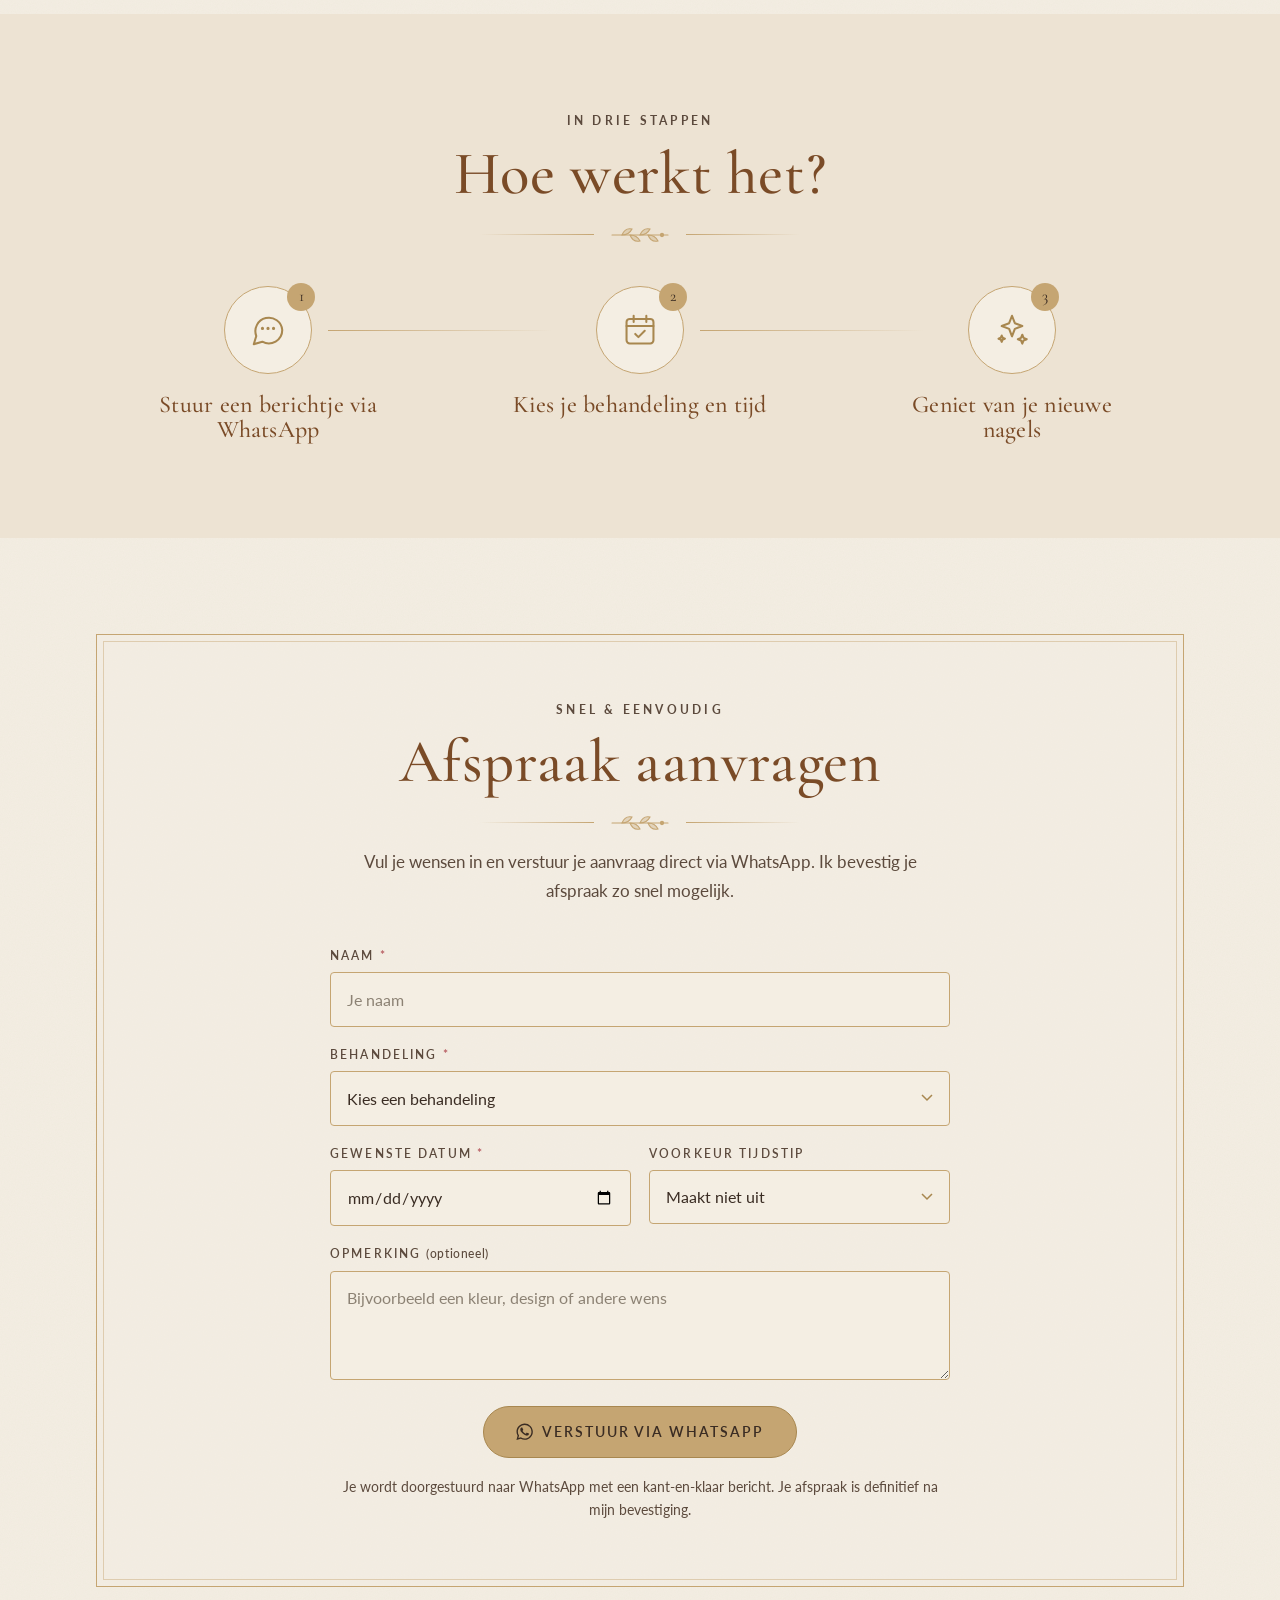
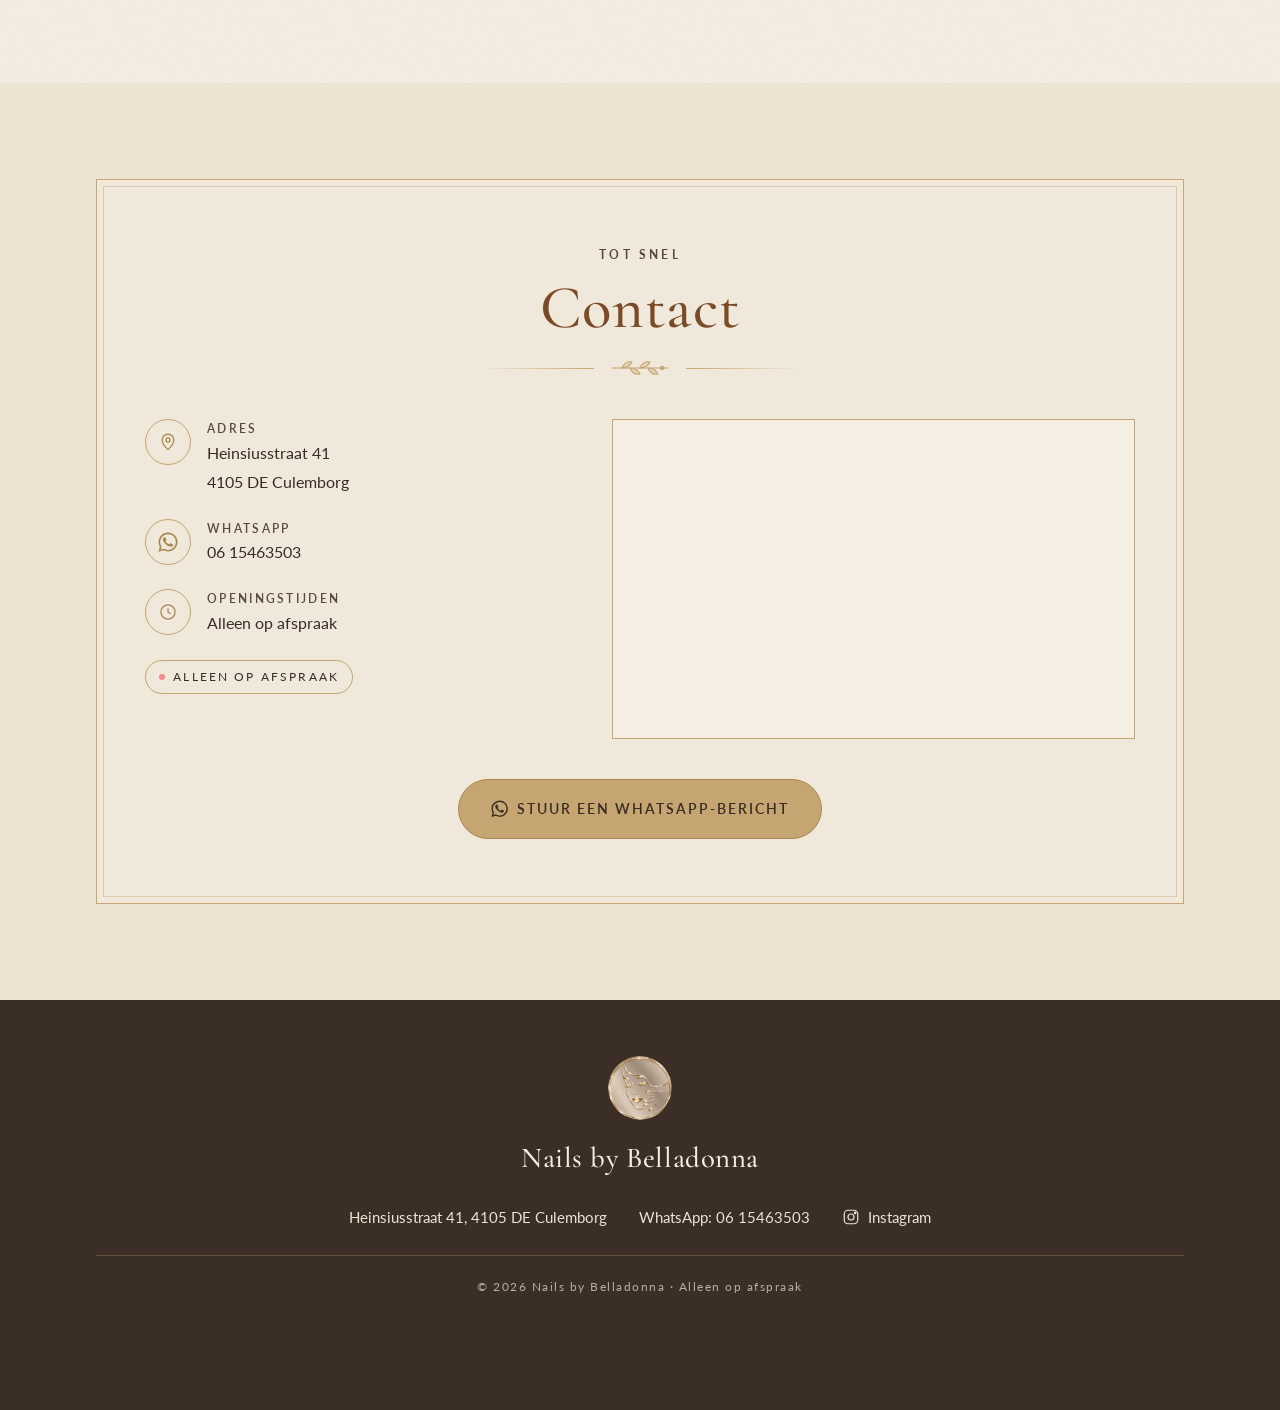
==== commit c112294a: "Homepage alleen video's; foto's naar de behandelingenpagina Galerij en De salon verplaatst naar beha" ====
--- a/index.html
+++ b/index.html
@@ -92,9 +92,9 @@
       <ul>
         <li><a href="#home">Home</a></li>
         <li><a href="behandelingen.html">Behandelingen</a></li>
-        <li><a href="#galerij">Galerij</a></li>
+        <li><a href="behandelingen.html#galerij">Galerij</a></li>
         <li><a href="#over-mij">Over mij</a></li>
-        <li><a href="#salon">Salon</a></li>
+        <li><a href="behandelingen.html#salon">Salon</a></li>
         <li><a href="#contact">Contact</a></li>
         <li class="nav-cta"><a class="btn" href="#afspraak">Afspraak maken</a></li>
       </ul>
@@ -128,29 +128,9 @@
     </div>
     <p class="note reveal d3">Alleen op afspraak</p>
   </div>
-  <a class="hero-scroll" href="#galerij" aria-label="Scroll naar beneden"></a>
-</section>
-
-
-<!-- ============ GALERIJ ============ -->
-<section id="galerij" class="alt">
-  <div class="container">
-    <div class="section-head reveal">
-      <span class="eyebrow">Mijn werk</span>
-      <h2>Galerij</h2>
-      <div class="divider" aria-hidden="true"><svg><use href="#sprig"/></svg></div>
-      <p>Een greep uit mijn werk – van zacht blushroze en lila tot klassiek rood en diep marineblauw.</p>
-    </div>
-    <div class="gallery">
-      <figure class="reveal" tabindex="0"><img src="img/galerij-blushroze-glitter.jpg" width="800" height="1067" loading="lazy" alt="Glanzende blushroze manicure met fijne glitter op amandelvormige nagels"><figcaption>Blushroze glitter</figcaption></figure>
-      <figure class="reveal d1" tabindex="0"><img src="img/galerij-marineblauw.jpg" width="800" height="1067" loading="lazy" alt="Glanzende marineblauwe gellak op korte, ronde nagels"><figcaption>Marineblauw</figcaption></figure>
-      <figure class="reveal d2" tabindex="0"><img src="img/galerij-nude-glitter.jpg" width="800" height="875" loading="lazy" alt="Nude roze nagels met subtiele glitter en een glanzende afwerking"><figcaption>Nude glitter</figcaption></figure>
-      <figure class="reveal" tabindex="0"><img src="img/galerij-lila.jpg" width="800" height="1067" loading="lazy" alt="Zachte lila gellak op amandelvormige nagels"><figcaption>Lila</figcaption></figure>
-      <figure class="reveal d1" tabindex="0"><img src="img/galerij-rood.jpg" width="480" height="640" loading="lazy" alt="Felrode gellak op korte nagels"><figcaption>Klassiek rood</figcaption></figure>
-      <figure class="reveal d2" tabindex="0"><img src="img/galerij-chocoladebruin.jpg" width="631" height="640" loading="lazy" alt="Glanzende chocoladebruine gellak op ronde nagels"><figcaption>Chocoladebruin</figcaption></figure>
-    </div>
-  </div>
-</section>
+  <a class="hero-scroll" href="#over-mij" aria-label="Scroll naar beneden"></a>
+</section>
+
 
 <!-- ============ OVER MIJ ============ -->
 <section id="over-mij">
@@ -174,28 +154,8 @@
   </div>
 </section>
 
-<!-- ============ DE SALON ============ -->
-<section id="salon" class="alt">
-  <div class="container">
-    <div class="section-head reveal">
-      <span class="eyebrow">Welkom</span>
-      <h2>De salon</h2>
-      <div class="divider" aria-hidden="true"><svg><use href="#sprig"/></svg></div>
-      <p>Een lichte, rustige plek in Culemborg waar je even helemaal tot rust komt – met een kopje koffie of thee erbij.</p>
-    </div>
-    <div class="salon-grid">
-      <figure class="reveal"><img src="img/salon-nageltafel.jpg" width="480" height="640" loading="lazy" alt="Nageltafel met lamp, uv-lampen en een wand vol nagellak"><figcaption>De nageltafel</figcaption></figure>
-      <figure class="reveal d1"><img src="img/salon-daklicht.jpg" width="480" height="640" loading="lazy" alt="Behandelruimte met groot daklicht en uitzicht op het groen"><figcaption>Veel daglicht</figcaption></figure>
-      <figure class="reveal d2"><img src="img/salon-werkplek.jpg" width="480" height="640" loading="lazy" alt="Werkplek met comfortabele stoel, nageltafel en keukentje"><figcaption>Jouw plek</figcaption></figure>
-      <figure class="reveal"><img src="img/salon-balie.jpg" width="480" height="640" loading="lazy" alt="Ontvangstbalie met orchidee en een rek met nagelproducten"><figcaption>Ontvangst</figcaption></figure>
-      <figure class="reveal d1"><img src="img/salon-wachthoek.jpg" width="480" height="640" loading="lazy" alt="Gezellige wachthoek met stoel, bijzettafel en droogbloemen"><figcaption>Wachthoek</figcaption></figure>
-      <figure class="reveal d2"><img src="img/salon-koffie.jpg" width="480" height="640" loading="lazy" alt="Koffie- en theehoek met koffiemachine, waterkoker en lekkers"><figcaption>Koffie &amp; thee</figcaption></figure>
-    </div>
-  </div>
-</section>
-
 <!-- ============ HOE WERKT HET ============ -->
-<section id="hoe-werkt-het">
+<section id="hoe-werkt-het" class="alt">
   <div class="container">
     <div class="section-head reveal">
       <span class="eyebrow">In drie stappen</span>
@@ -226,7 +186,7 @@
 </section>
 
 <!-- ============ AFSPRAAK FORMULIER ============ -->
-<section id="afspraak" class="alt">
+<section id="afspraak">
   <div class="container">
     <div class="frame booking-frame">
       <div class="section-head reveal">
@@ -292,7 +252,7 @@
 </section>
 
 <!-- ============ CONTACT ============ -->
-<section id="contact">
+<section id="contact" class="alt">
   <div class="container">
     <div class="frame">
       <div class="section-head reveal">
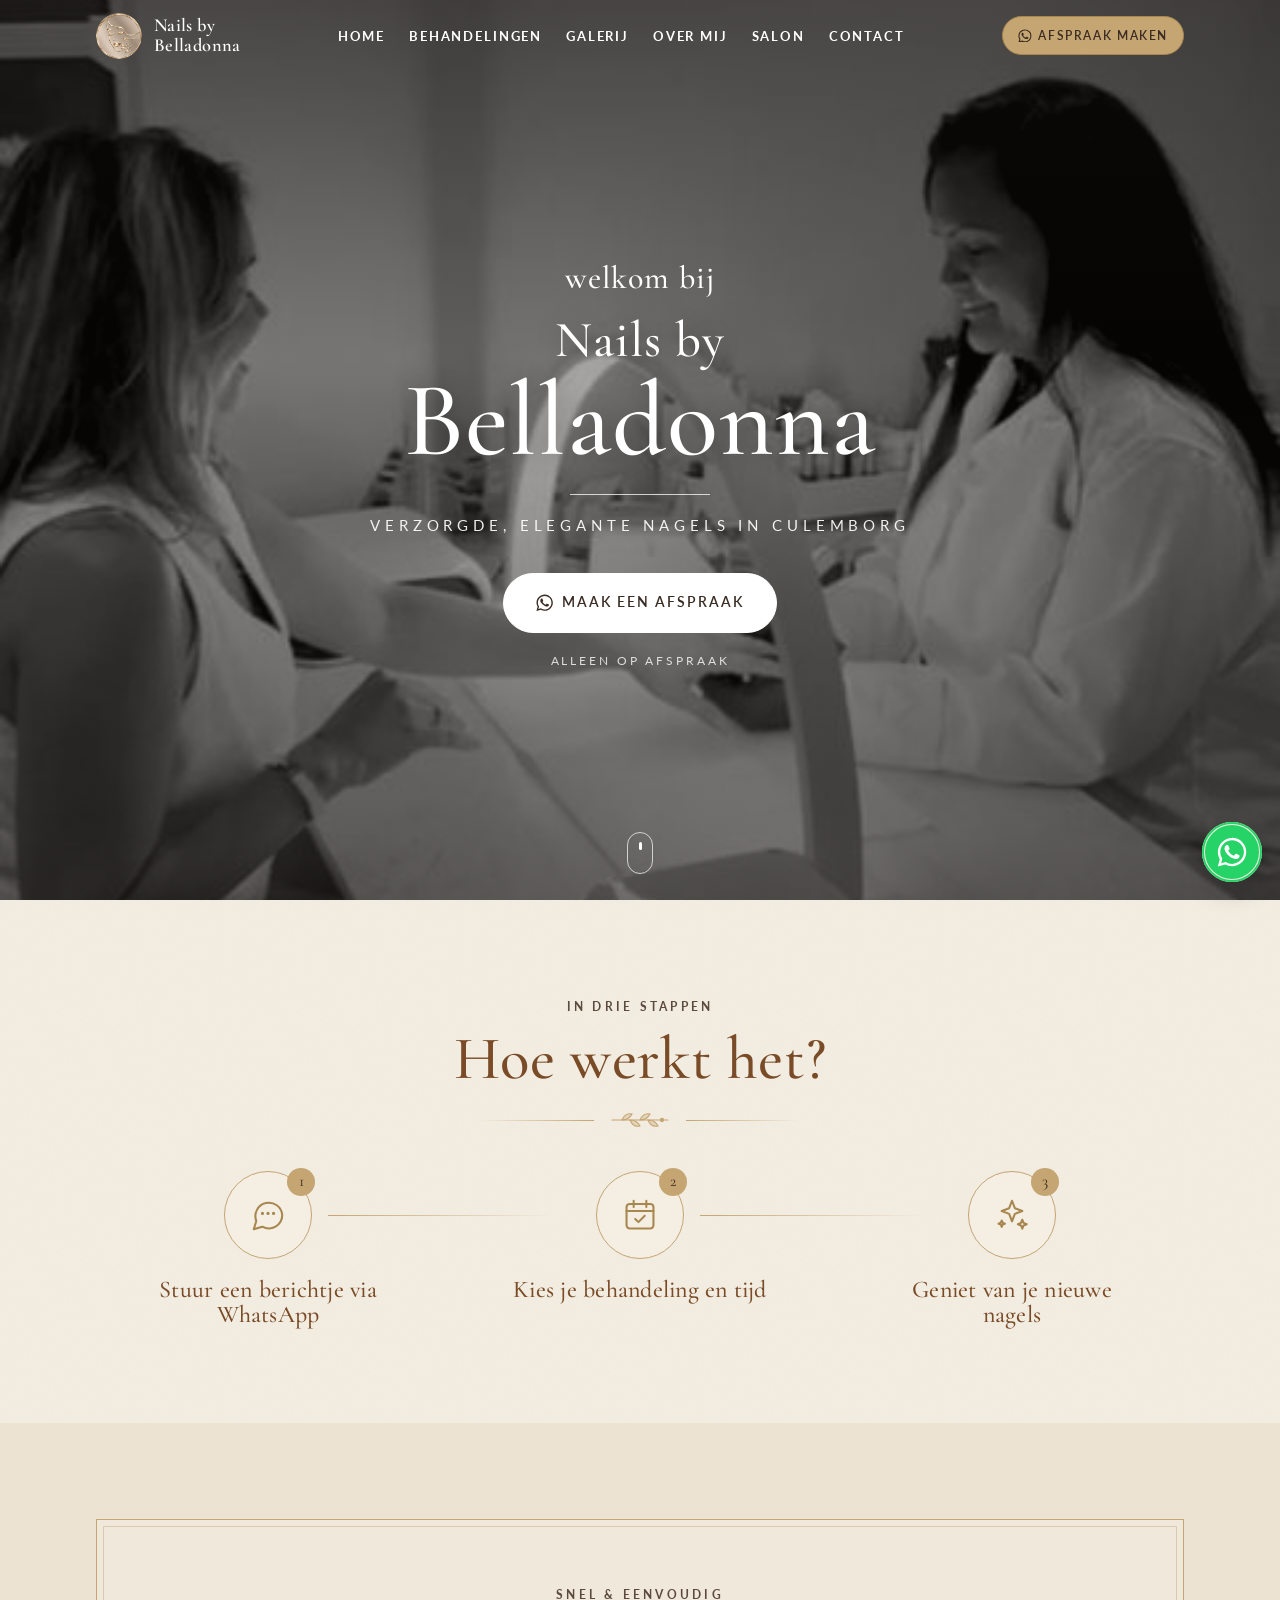
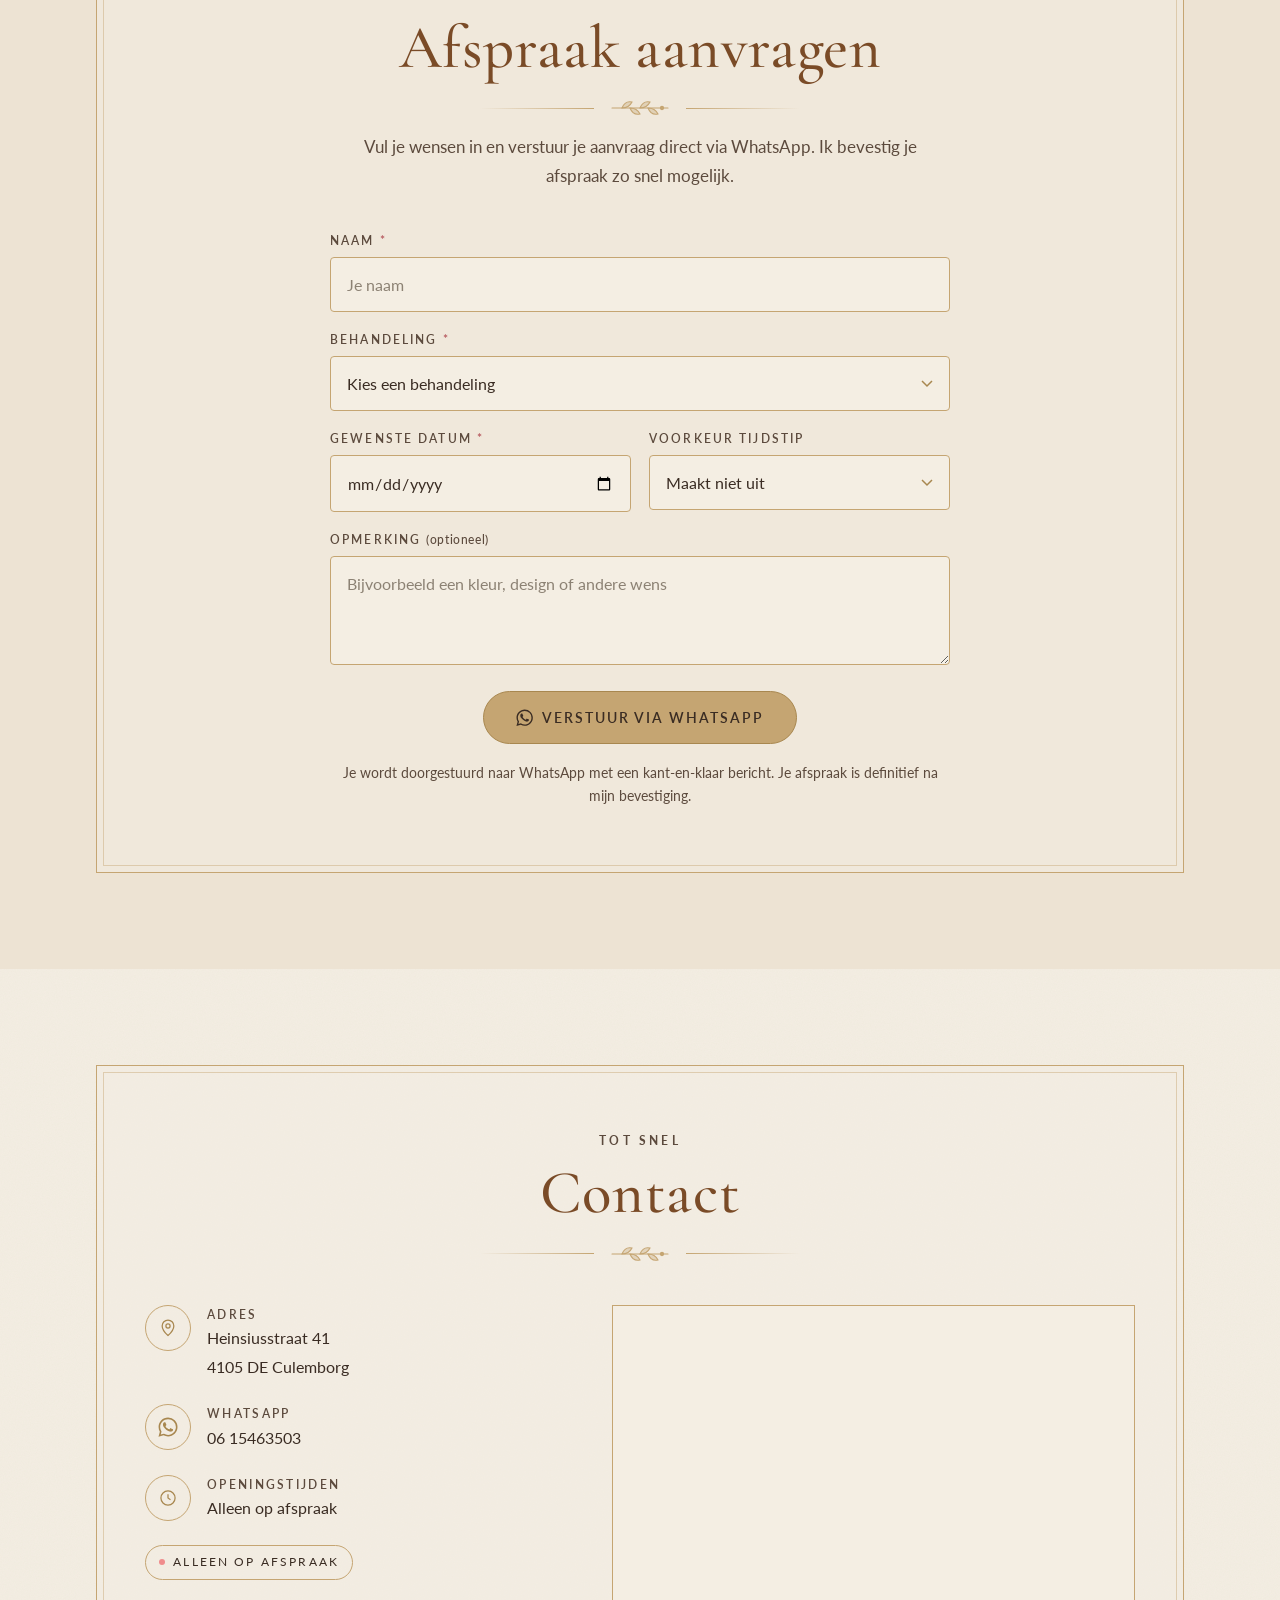
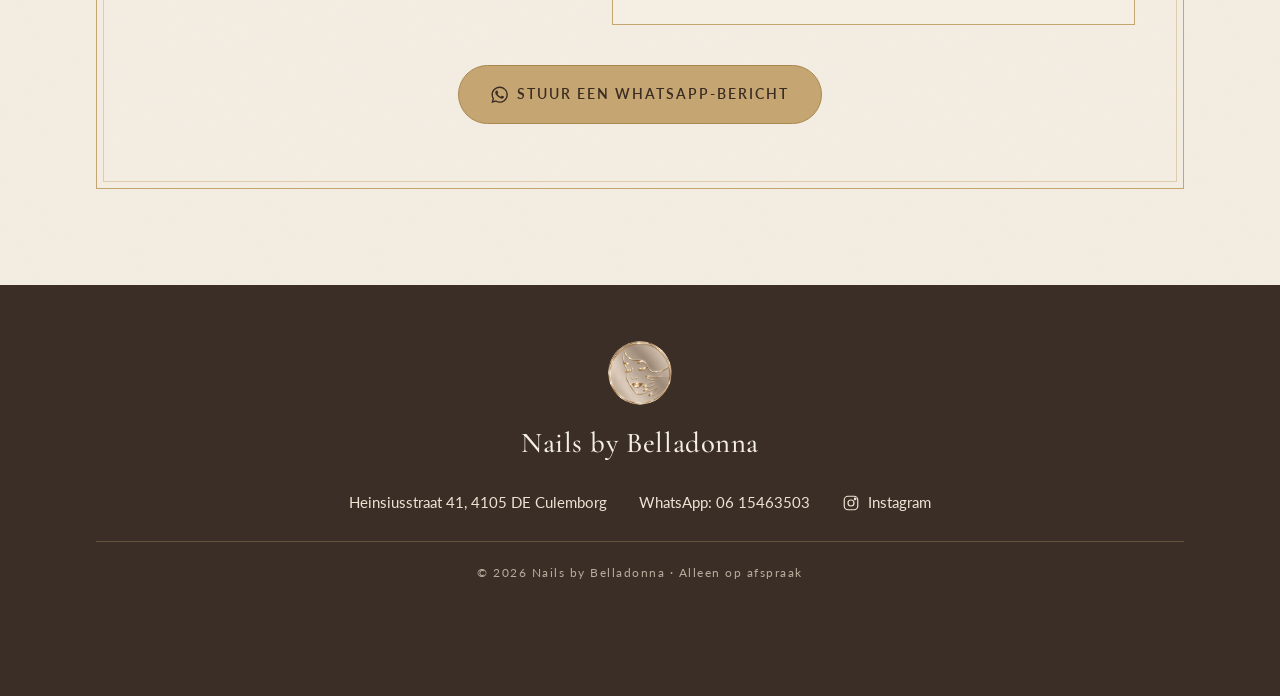
==== commit 552d6352: "Hero-video's na volgorde; Over mij naar behandelingenpagina - Video's spelen beeldvullend na elkaar " ====
--- a/index.html
+++ b/index.html
@@ -93,7 +93,7 @@
         <li><a href="#home">Home</a></li>
         <li><a href="behandelingen.html">Behandelingen</a></li>
         <li><a href="behandelingen.html#galerij">Galerij</a></li>
-        <li><a href="#over-mij">Over mij</a></li>
+        <li><a href="behandelingen.html#over-mij">Over mij</a></li>
         <li><a href="behandelingen.html#salon">Salon</a></li>
         <li><a href="#contact">Contact</a></li>
         <li class="nav-cta"><a class="btn" href="#afspraak">Afspraak maken</a></li>
@@ -110,10 +110,10 @@
 
 <!-- ============ HERO (video in zwart-wit) ============ -->
 <section class="hero" id="home">
-  <!-- Video's in zwart-wit (filter in CSS). Op mobiel alleen de behandeling, op groter scherm beide naast elkaar. -->
+  <!-- Video's in zwart-wit (filter in CSS), na elkaar afgespeeld met een zachte overgang -->
   <div class="hero-media" aria-hidden="true">
-    <video class="hero-vid" autoplay muted loop playsinline preload="auto" poster="img/hero-poster-behandeling.jpg" src="video/salon-behandeling.mp4"></video>
-    <video class="hero-vid hero-vid--2" muted loop playsinline preload="none" poster="img/hero-poster-ingang.jpg" data-src="video/salon-ingang.mp4" data-end="25"></video>
+    <video class="hero-vid is-active" autoplay muted playsinline preload="auto" poster="img/hero-poster-behandeling.jpg" src="video/salon-behandeling.mp4"></video>
+    <video class="hero-vid" muted playsinline preload="none" poster="img/hero-poster-ingang.jpg" data-src="video/salon-ingang.mp4" data-end="25"></video>
   </div>
   <div class="hero-shade" aria-hidden="true"></div>
   <div class="hero-content container">
@@ -128,34 +128,12 @@
     </div>
     <p class="note reveal d3">Alleen op afspraak</p>
   </div>
-  <a class="hero-scroll" href="#over-mij" aria-label="Scroll naar beneden"></a>
-</section>
-
-
-<!-- ============ OVER MIJ ============ -->
-<section id="over-mij">
-  <div class="container">
-    <div class="frame">
-      <div class="about">
-        <div class="portrait reveal">
-          <div class="circle"><img src="img/over-mij.jpg" width="480" height="640" loading="lazy" alt="De nagelstyliste van Nails by Belladonna, glimlachend in de wachthoek van de salon" style="object-position:55% 18%"></div>
-        </div>
-        <div class="text reveal d1">
-          <span class="eyebrow">Maak kennis</span>
-          <h2 style="font-size:clamp(2.6rem,7vw,3.6rem)">Over mij</h2>
-          <div class="divider" aria-hidden="true"><svg><use href="#sprig"/></svg></div>
-          <blockquote style="margin-top:24px">
-            Bij Nails by Belladonna staat jouw comfort centraal. Ik werk met kwaliteitsproducten en neem de tijd voor elke klant, zodat je met een glimlach en prachtige nagels naar huis gaat.
-          </blockquote>
-          <p class="sign">— Belladonna</p>
-        </div>
-      </div>
-    </div>
-  </div>
-</section>
+  <a class="hero-scroll" href="#hoe-werkt-het" aria-label="Scroll naar beneden"></a>
+</section>
+
 
 <!-- ============ HOE WERKT HET ============ -->
-<section id="hoe-werkt-het" class="alt">
+<section id="hoe-werkt-het">
   <div class="container">
     <div class="section-head reveal">
       <span class="eyebrow">In drie stappen</span>
@@ -186,7 +164,7 @@
 </section>
 
 <!-- ============ AFSPRAAK FORMULIER ============ -->
-<section id="afspraak">
+<section id="afspraak" class="alt">
   <div class="container">
     <div class="frame booking-frame">
       <div class="section-head reveal">
@@ -252,7 +230,7 @@
 </section>
 
 <!-- ============ CONTACT ============ -->
-<section id="contact" class="alt">
+<section id="contact">
   <div class="container">
     <div class="frame">
       <div class="section-head reveal">
--- a/css/style.css
+++ b/css/style.css
@@ -122,10 +122,9 @@
 
 /* ---------- Hero ---------- */
 .hero{position:relative;min-height:100vh;min-height:100svh;display:flex;align-items:center;justify-content:center;text-align:center;color:#fff;overflow:hidden;padding:calc(var(--header-h) + 40px) 0 90px;background:#2a2622}
-.hero-media{position:absolute;inset:0;display:flex;background:#2a2622}
-.hero-vid{flex:1 1 0;min-width:0;width:100%;height:100%;object-fit:cover;filter:grayscale(1) contrast(1.05) brightness(.92)}
-.hero-vid--2{display:none}
-@media (min-width:768px){.hero-vid--2{display:block}.hero-vid + .hero-vid{border-left:2px solid rgba(244,238,227,.35)}}
+.hero-media{position:absolute;inset:0;background:#2a2622}
+.hero-vid{position:absolute;inset:0;width:100%;height:100%;object-fit:cover;filter:grayscale(1) contrast(1.05) brightness(.92);opacity:0;transition:opacity 1.2s ease}
+.hero-vid.is-active{opacity:1}
 .hero-shade{position:absolute;inset:0;background:linear-gradient(180deg,rgba(20,16,12,.55) 0%,rgba(20,16,12,.25) 40%,rgba(20,16,12,.55) 100%)}
 .hero-content{position:relative;z-index:1}
 .hero-kicker{font-family:var(--serif);font-weight:500;font-size:clamp(1.4rem,3.6vw,2rem);letter-spacing:.04em;margin:0 0 6px;color:#fff;opacity:.92}
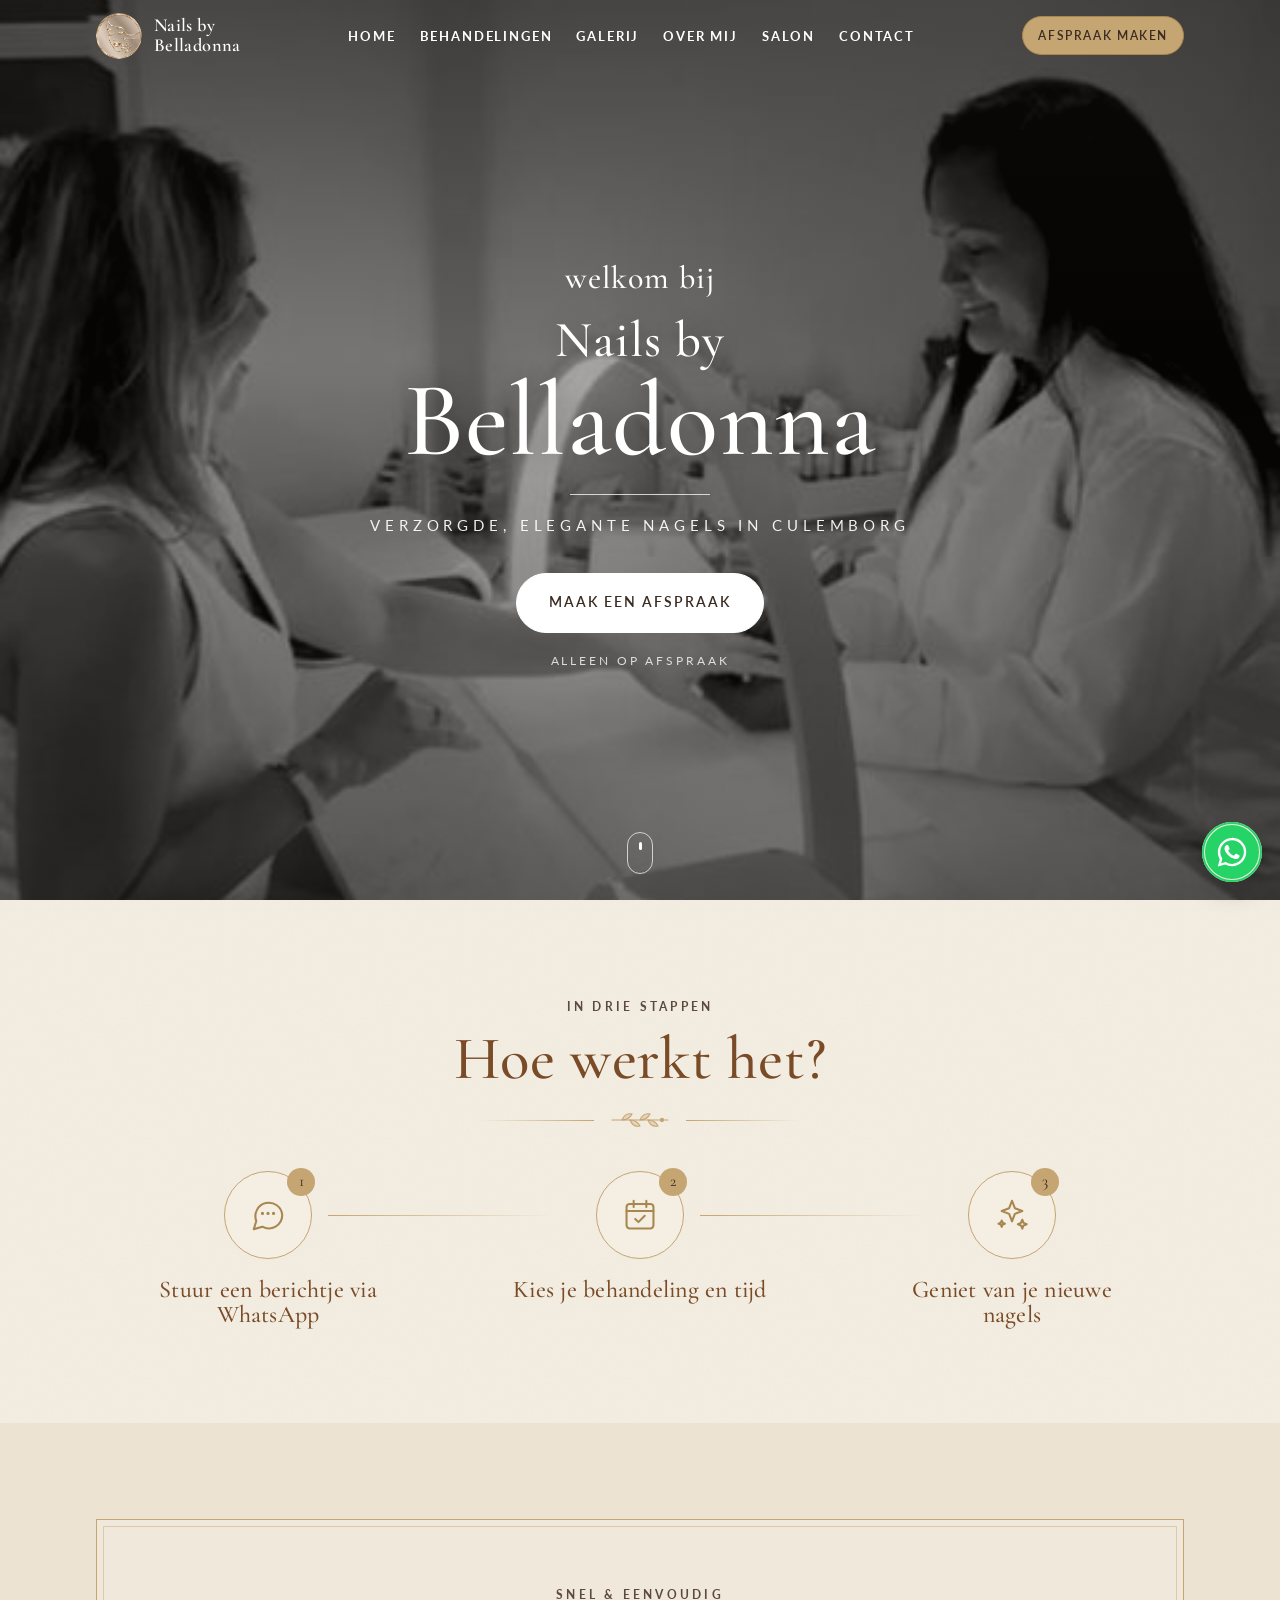
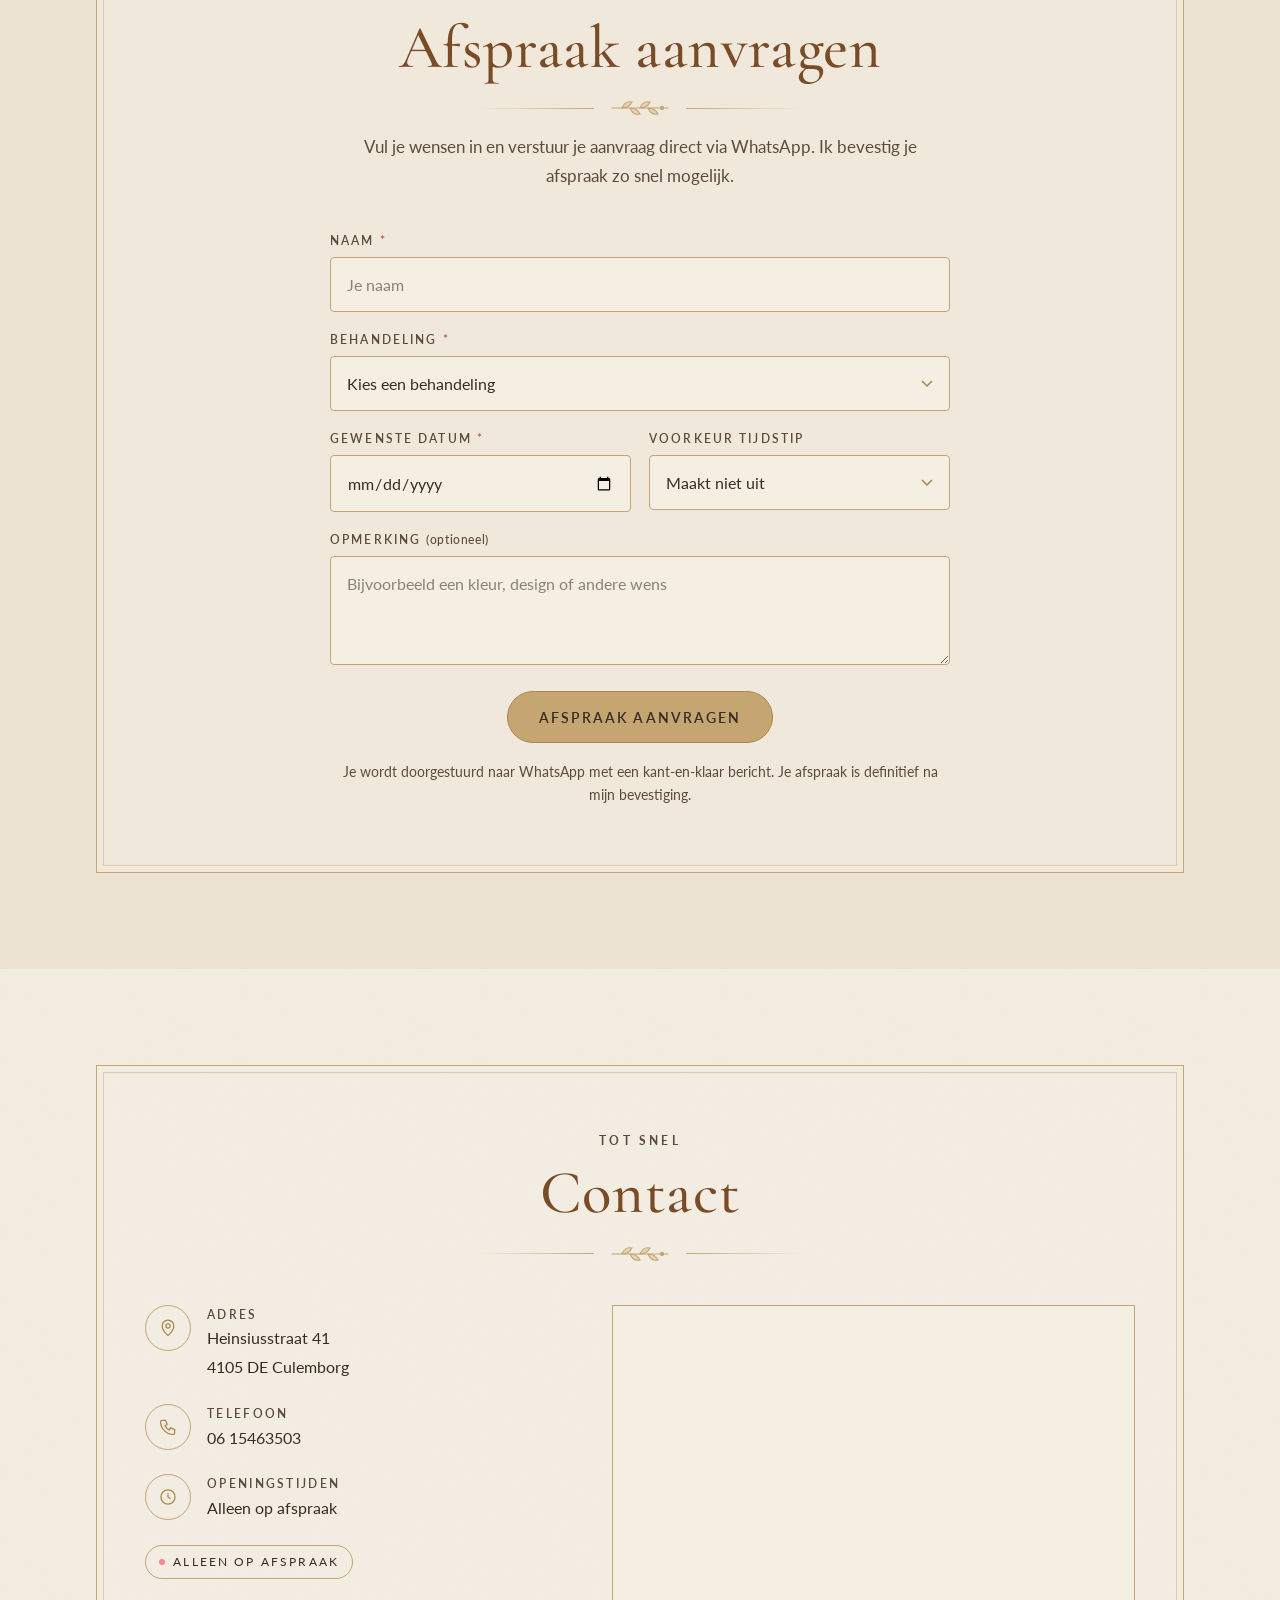
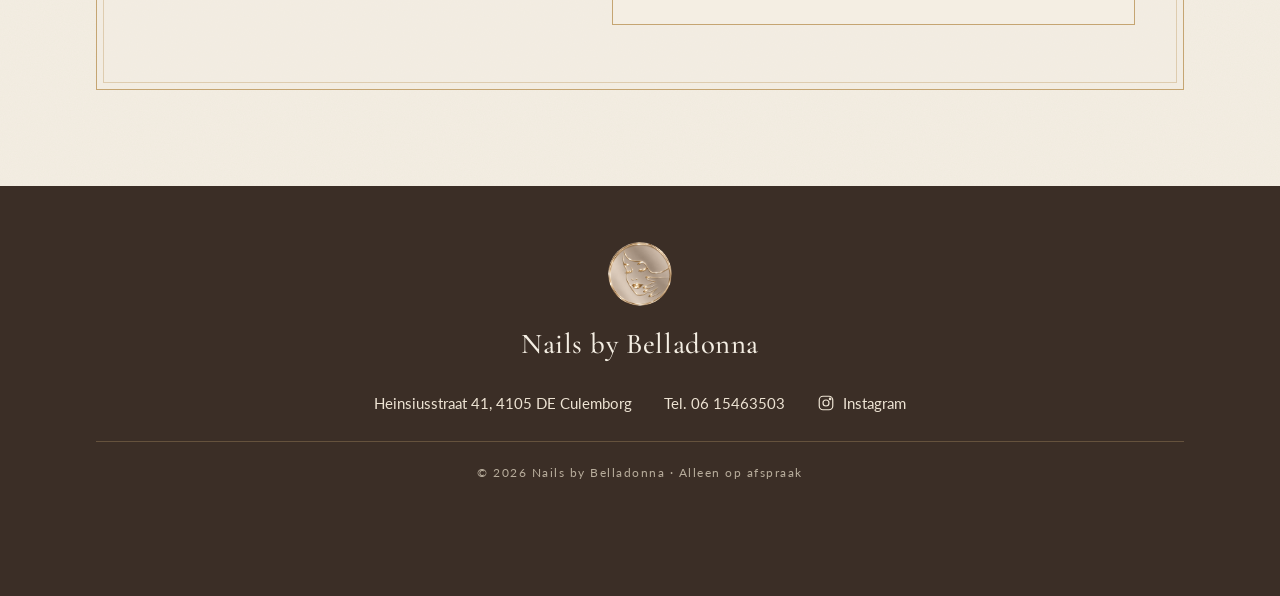
==== commit b396e5e9: "Minder WhatsApp-knoppen; "Wachthoek" wordt "Wachtruimte" - Homepage: alleen de zwevende WhatsApp-kno" ====
--- a/index.html
+++ b/index.html
@@ -99,9 +99,7 @@
         <li class="nav-cta"><a class="btn" href="#afspraak">Afspraak maken</a></li>
       </ul>
     </nav>
-    <a class="btn" href="#afspraak">
-      <svg aria-hidden="true"><use href="#wa"/></svg>Afspraak maken
-    </a>
+    <a class="btn" href="#afspraak">Afspraak maken</a>
     <button class="menu-toggle" aria-label="Menu openen" aria-expanded="false" aria-controls="nav"><span></span></button>
   </div>
 </header>
@@ -122,9 +120,7 @@
     <div class="rule reveal d1" aria-hidden="true"></div>
     <p class="sub reveal d2">Verzorgde, elegante nagels in Culemborg</p>
     <div class="hero-actions reveal d3">
-      <a class="btn btn--lg btn--light wa-link" href="https://wa.me/31615463503" target="_blank" rel="noopener">
-        <svg aria-hidden="true"><use href="#wa"/></svg>Maak een afspraak
-      </a>
+      <a class="btn btn--lg btn--light" href="#afspraak">Maak een afspraak</a>
     </div>
     <p class="note reveal d3">Alleen op afspraak</p>
   </div>
@@ -220,9 +216,7 @@
           <label for="f-opmerking">Opmerking <span class="opt">(optioneel)</span></label>
           <textarea id="f-opmerking" name="opmerking" rows="3" placeholder="Bijvoorbeeld een kleur, design of andere wens"></textarea>
         </div>
-        <button class="btn btn--lg" type="submit">
-          <svg aria-hidden="true"><use href="#wa"/></svg>Verstuur via WhatsApp
-        </button>
+        <button class="btn btn--lg" type="submit">Afspraak aanvragen</button>
         <p class="form-note">Je wordt doorgestuurd naar WhatsApp met een kant-en-klaar bericht. Je afspraak is definitief na mijn bevestiging.</p>
       </form>
     </div>
@@ -245,8 +239,8 @@
             <div><strong>Adres</strong><a href="https://www.google.com/maps/search/?api=1&query=Heinsiusstraat+41+4105+DE+Culemborg" target="_blank" rel="noopener">Heinsiusstraat 41<br>4105 DE Culemborg</a></div>
           </div>
           <div class="info-row">
-            <div class="ic" aria-hidden="true"><svg><use href="#wa"/></svg></div>
-            <div><strong>WhatsApp</strong><a class="wa-link" href="https://wa.me/31615463503" target="_blank" rel="noopener">06 15463503</a></div>
+            <div class="ic" aria-hidden="true"><svg viewBox="0 0 24 24" fill="none" stroke="currentColor" stroke-width="1.5"><path d="M5 4h4l2 5-2.5 1.5a11 11 0 0 0 5 5L15 13l5 2v4a2 2 0 0 1-2 2A16 16 0 0 1 3 6a2 2 0 0 1 2-2"/></svg></div>
+            <div><strong>Telefoon</strong><a href="tel:+31615463503">06 15463503</a></div>
           </div>
           <div class="info-row">
             <div class="ic" aria-hidden="true"><svg viewBox="0 0 24 24" fill="none" stroke="currentColor" stroke-width="1.5"><circle cx="12" cy="12" r="8.5"/><path d="M12 7.5V12l3 2"/></svg></div>
@@ -258,11 +252,6 @@
           <iframe title="Kaart: Nails by Belladonna, Heinsiusstraat 41, 4105 DE Culemborg" loading="lazy" referrerpolicy="no-referrer-when-downgrade"
             src="https://maps.google.com/maps?q=Heinsiusstraat%2041%2C%204105%20DE%20Culemborg&z=16&output=embed"></iframe>
         </div>
-      </div>
-      <div class="contact-cta reveal">
-        <a class="btn btn--lg wa-link" href="https://wa.me/31615463503" target="_blank" rel="noopener">
-          <svg aria-hidden="true"><use href="#wa"/></svg>Stuur een WhatsApp-bericht
-        </a>
       </div>
     </div>
   </div>
@@ -277,7 +266,7 @@
     <div class="name">Nails by Belladonna</div>
     <ul>
       <li>Heinsiusstraat 41, 4105 DE Culemborg</li>
-      <li><a class="wa-link" href="https://wa.me/31615463503" target="_blank" rel="noopener">WhatsApp: 06 15463503</a></li>
+      <li><a href="tel:+31615463503">Tel. 06 15463503</a></li>
       <li><a class="social" href="https://www.instagram.com/" target="_blank" rel="noopener" aria-label="Instagram van Nails by Belladonna">
         <svg viewBox="0 0 24 24" fill="none" stroke="currentColor" stroke-width="1.6" aria-hidden="true"><rect x="3" y="3" width="18" height="18" rx="5"/><circle cx="12" cy="12" r="4"/><circle cx="17.5" cy="6.5" r="1" fill="currentColor"/></svg>Instagram</a></li>
     </ul>
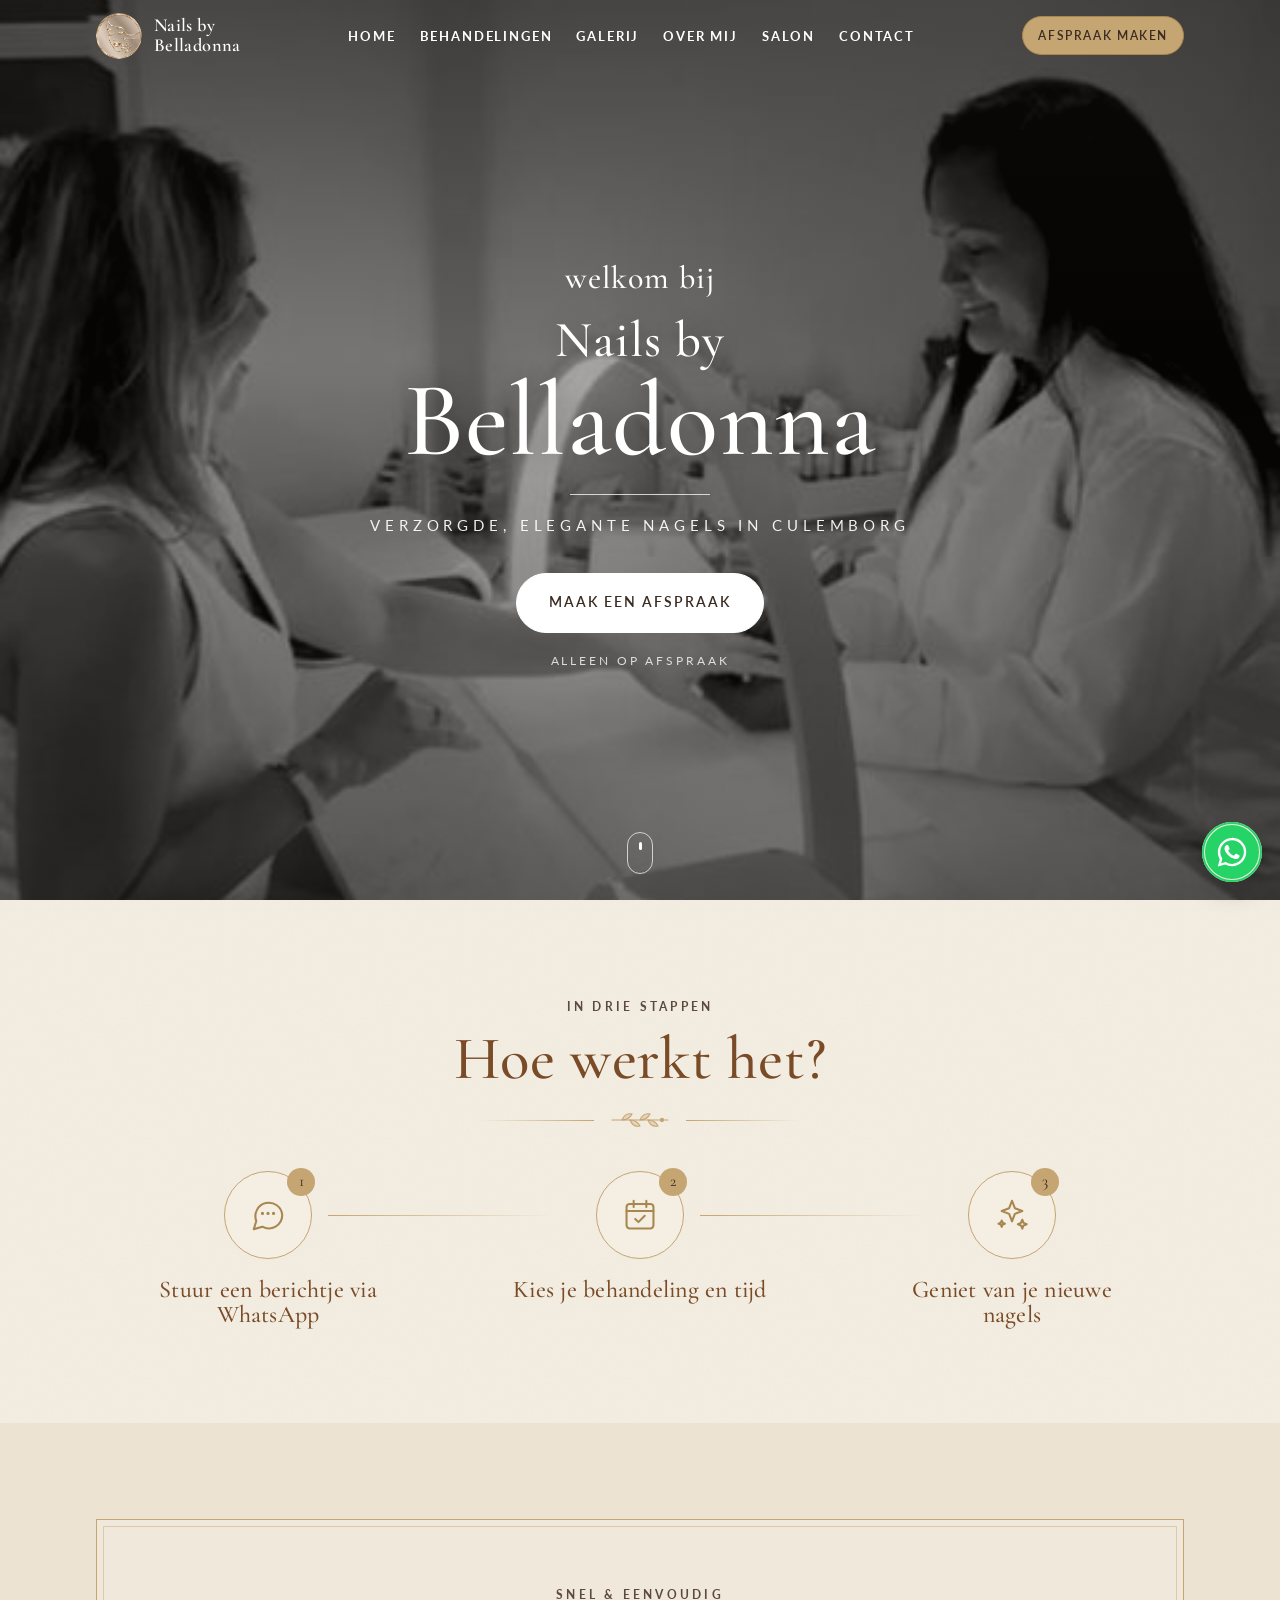
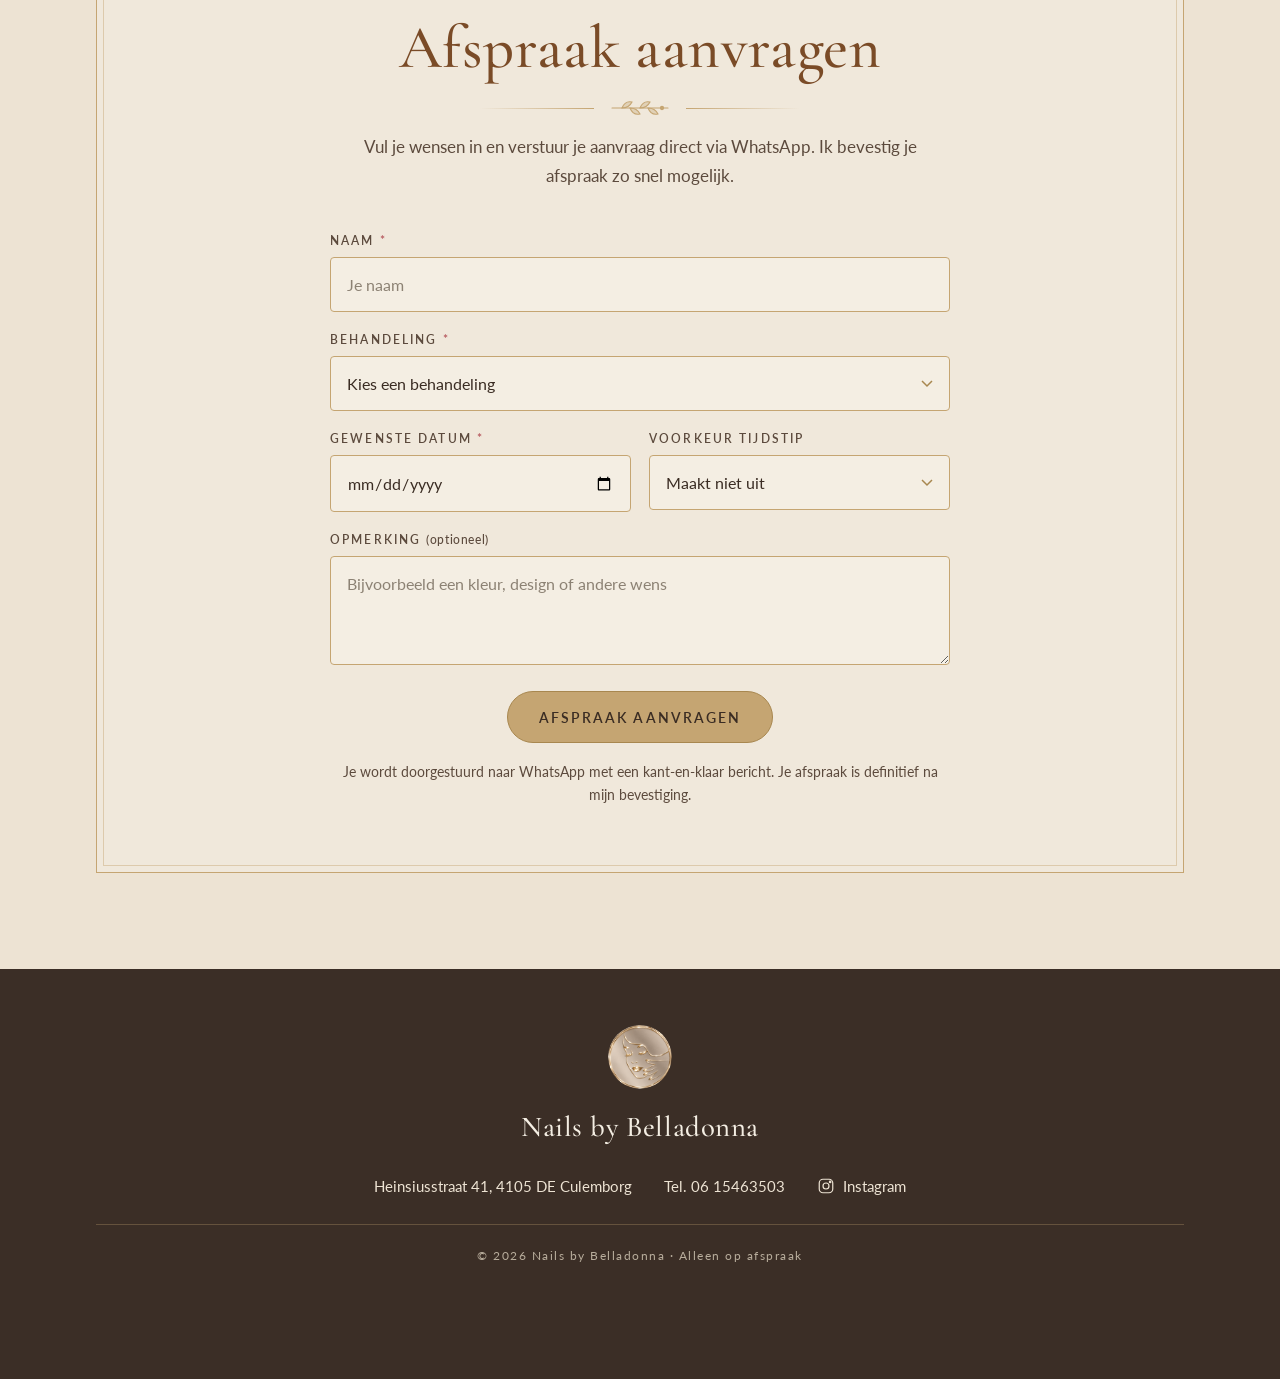
==== commit 6873352e: "Contact naar behandelingenpagina; nieuwe foto rode nagels - Contact (adres, telefoon, kaart) verplaa" ====
--- a/index.html
+++ b/index.html
@@ -95,7 +95,7 @@
         <li><a href="behandelingen.html#galerij">Galerij</a></li>
         <li><a href="behandelingen.html#over-mij">Over mij</a></li>
         <li><a href="behandelingen.html#salon">Salon</a></li>
-        <li><a href="#contact">Contact</a></li>
+        <li><a href="behandelingen.html#contact">Contact</a></li>
         <li class="nav-cta"><a class="btn" href="#afspraak">Afspraak maken</a></li>
       </ul>
     </nav>
@@ -223,40 +223,6 @@
   </div>
 </section>
 
-<!-- ============ CONTACT ============ -->
-<section id="contact">
-  <div class="container">
-    <div class="frame">
-      <div class="section-head reveal">
-        <span class="eyebrow">Tot snel</span>
-        <h2>Contact</h2>
-        <div class="divider" aria-hidden="true"><svg><use href="#sprig"/></svg></div>
-      </div>
-      <div class="contact">
-        <div class="contact-info reveal">
-          <div class="info-row">
-            <div class="ic" aria-hidden="true"><svg viewBox="0 0 24 24" fill="none" stroke="currentColor" stroke-width="1.5"><path d="M12 21s-7-6.2-7-11.5a7 7 0 0 1 14 0C19 14.8 12 21 12 21z"/><circle cx="12" cy="9.5" r="2.5"/></svg></div>
-            <div><strong>Adres</strong><a href="https://www.google.com/maps/search/?api=1&query=Heinsiusstraat+41+4105+DE+Culemborg" target="_blank" rel="noopener">Heinsiusstraat 41<br>4105 DE Culemborg</a></div>
-          </div>
-          <div class="info-row">
-            <div class="ic" aria-hidden="true"><svg viewBox="0 0 24 24" fill="none" stroke="currentColor" stroke-width="1.5"><path d="M5 4h4l2 5-2.5 1.5a11 11 0 0 0 5 5L15 13l5 2v4a2 2 0 0 1-2 2A16 16 0 0 1 3 6a2 2 0 0 1 2-2"/></svg></div>
-            <div><strong>Telefoon</strong><a href="tel:+31615463503">06 15463503</a></div>
-          </div>
-          <div class="info-row">
-            <div class="ic" aria-hidden="true"><svg viewBox="0 0 24 24" fill="none" stroke="currentColor" stroke-width="1.5"><circle cx="12" cy="12" r="8.5"/><path d="M12 7.5V12l3 2"/></svg></div>
-            <div><strong>Openingstijden</strong><span>Alleen op afspraak</span></div>
-          </div>
-          <span class="badge">Alleen op afspraak</span>
-        </div>
-        <div class="map reveal d1">
-          <iframe title="Kaart: Nails by Belladonna, Heinsiusstraat 41, 4105 DE Culemborg" loading="lazy" referrerpolicy="no-referrer-when-downgrade"
-            src="https://maps.google.com/maps?q=Heinsiusstraat%2041%2C%204105%20DE%20Culemborg&z=16&output=embed"></iframe>
-        </div>
-      </div>
-    </div>
-  </div>
-</section>
-
 </main>
 
 <!-- ============ FOOTER ============ -->
